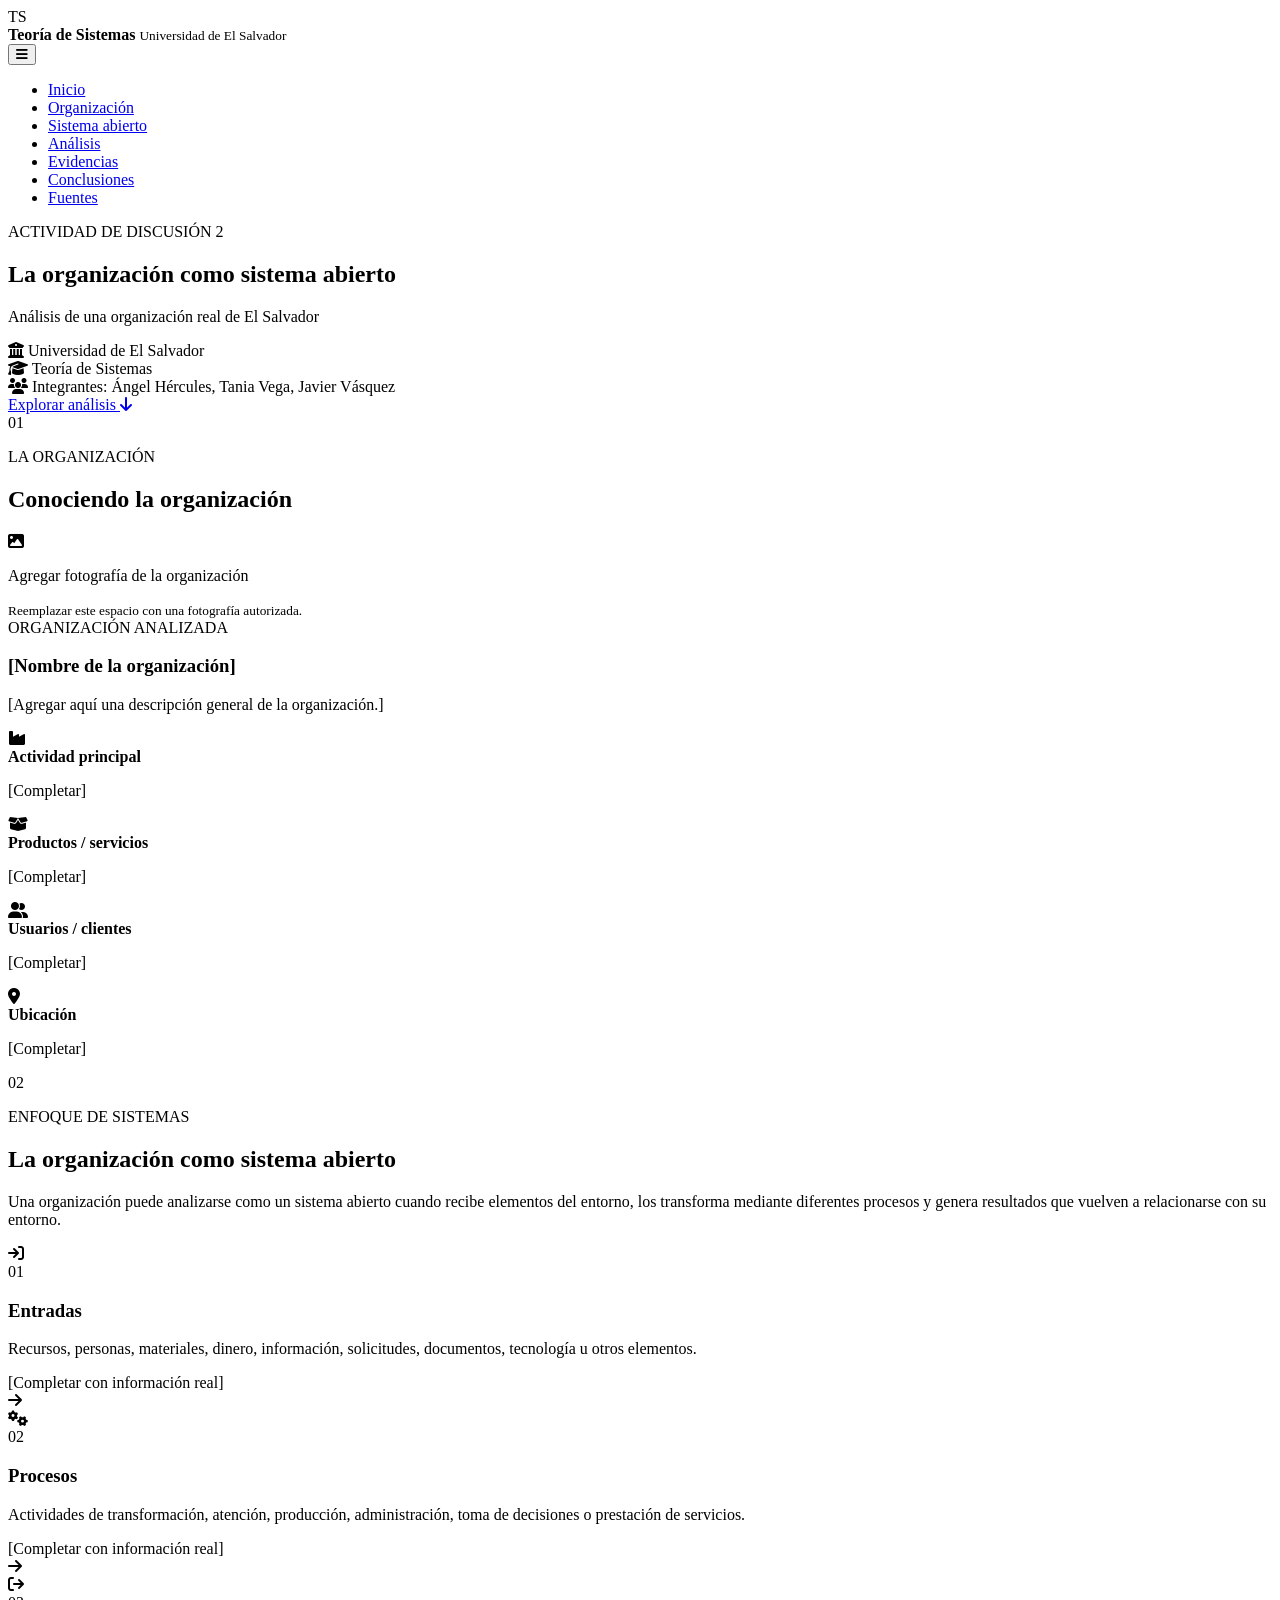
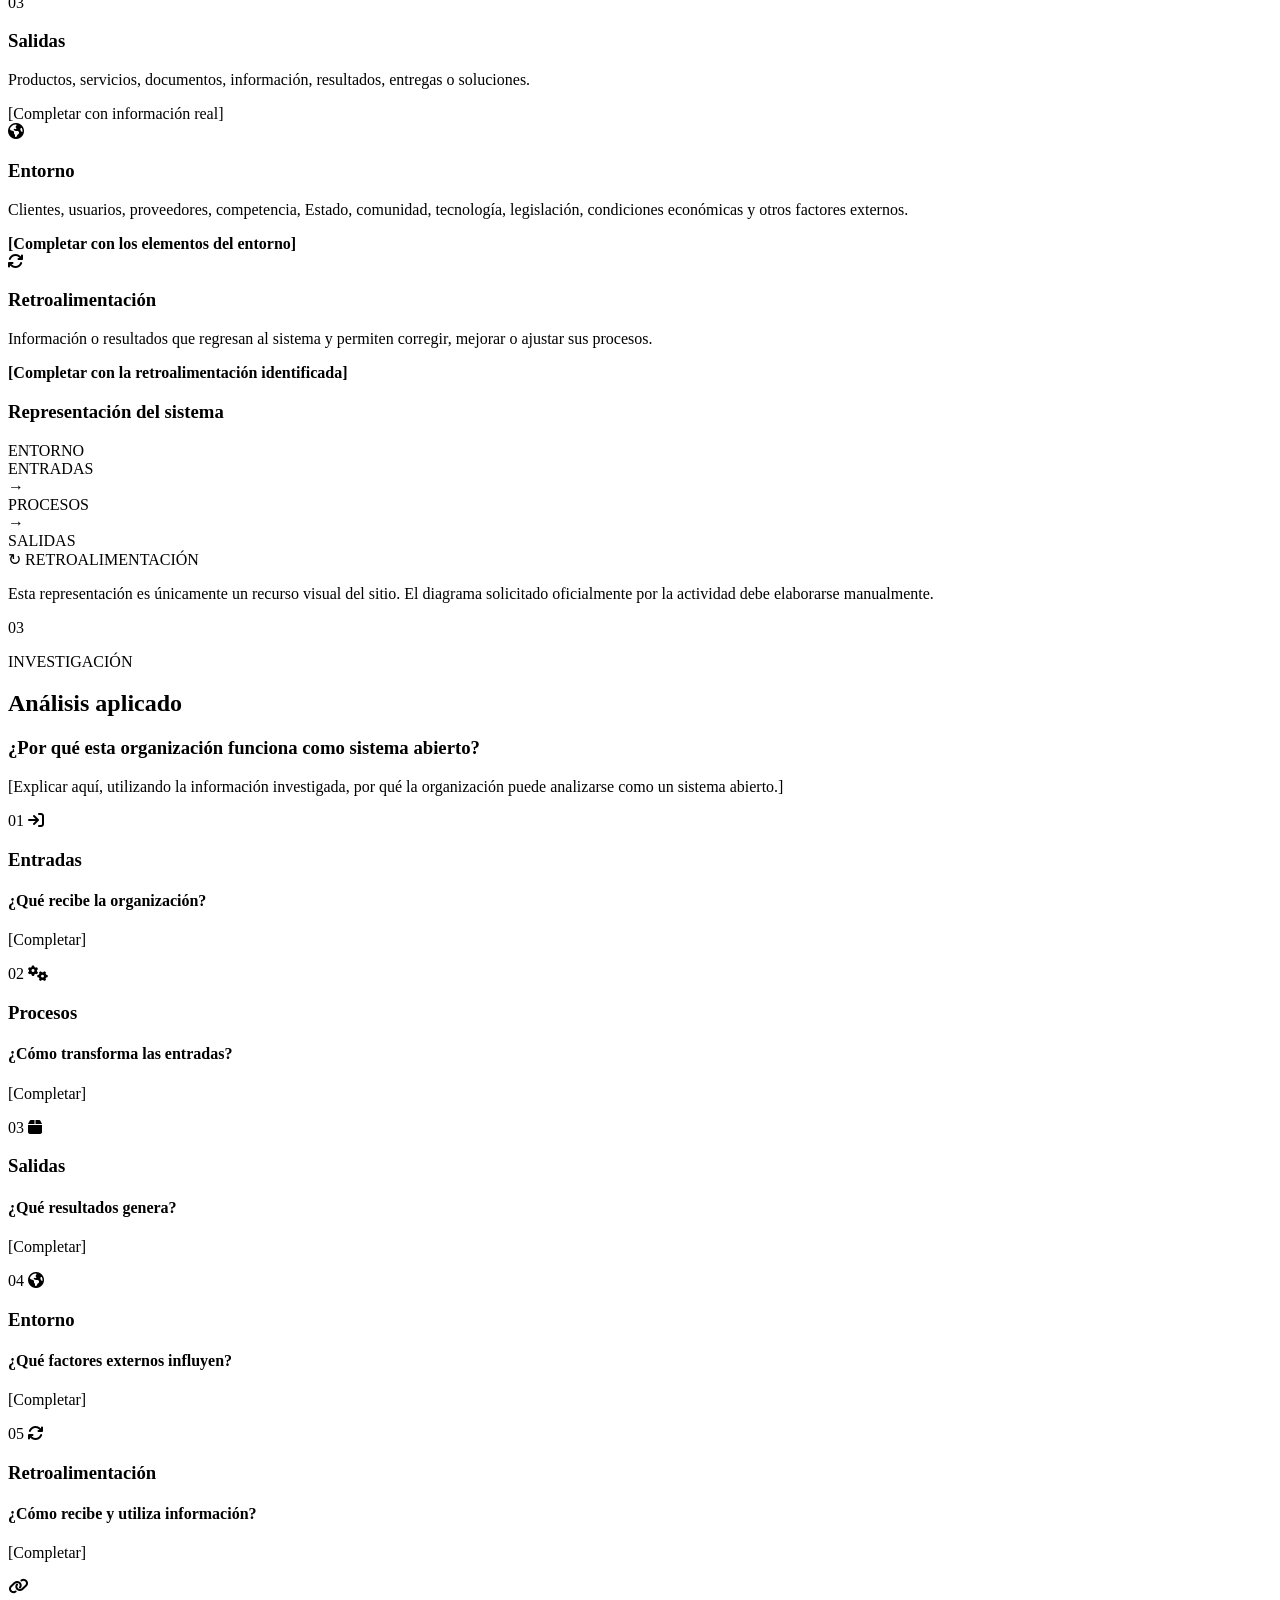
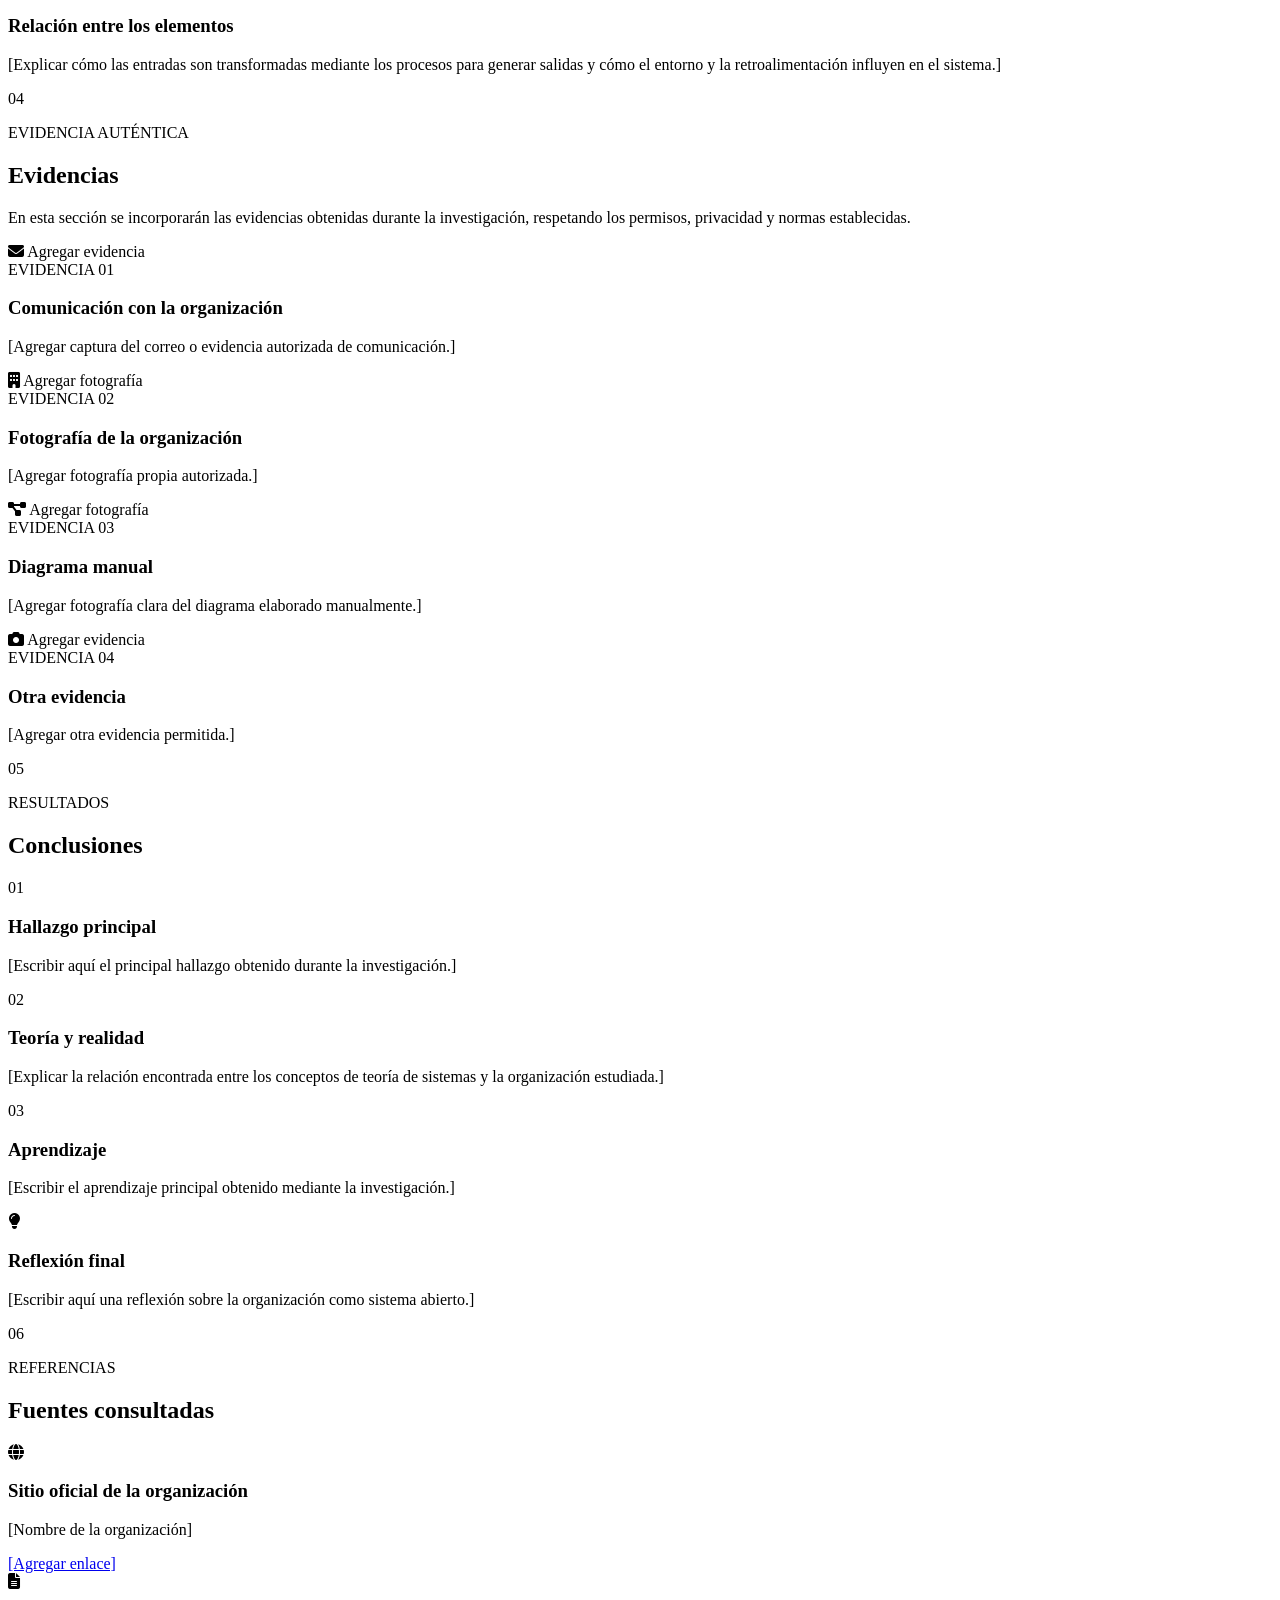
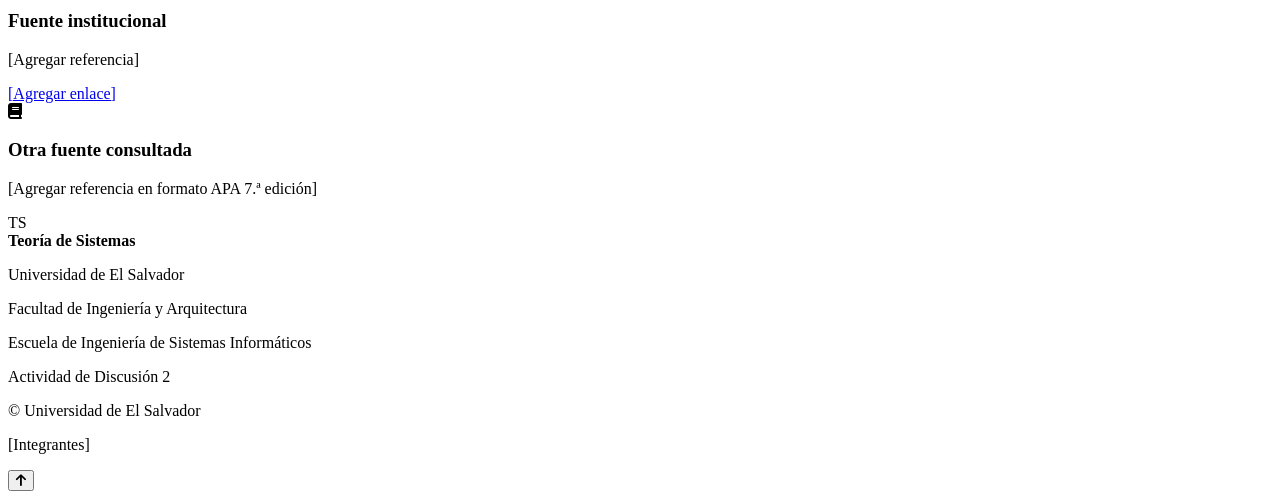
==== index.html @ b5fd4962 "Add files via upload" ====
<!DOCTYPE html>
<html lang="es">
<head>
    <meta charset="UTF-8">
    <meta name="viewport" content="width=device-width, initial-scale=1.0">

    <title>La organización como sistema abierto</title>

    <link rel="stylesheet" href="css/estilos.css">

    <!-- Iconos -->
    <link rel="stylesheet"
          href="https://cdnjs.cloudflare.com/ajax/libs/font-awesome/6.5.2/css/all.min.css">
</head>

<body>

    <!-- =====================================================
         BARRA DE NAVEGACIÓN
    ====================================================== -->

    <header class="header">

        <nav class="navbar">

            <div class="logo">
                <span>TS</span>
                <div>
                    <strong>Teoría de Sistemas</strong>
                    <small>Universidad de El Salvador</small>
                </div>
            </div>

            <button class="menu-btn" id="menu-btn">
                <i class="fa-solid fa-bars"></i>
            </button>

            <ul class="nav-menu" id="nav-menu">

                <li>
                    <a href="#inicio">Inicio</a>
                </li>

                <li>
                    <a href="#organizacion">Organización</a>
                </li>

                <li>
                    <a href="#sistema">Sistema abierto</a>
                </li>

                <li>
                    <a href="#analisis">Análisis</a>
                </li>

                <li>
                    <a href="#evidencias">Evidencias</a>
                </li>

                <li>
                    <a href="#conclusiones">Conclusiones</a>
                </li>

                <li>
                    <a href="#fuentes">Fuentes</a>
                </li>

            </ul>

        </nav>

    </header>


    <!-- =====================================================
         PORTADA
    ====================================================== -->

    <main>

        <section class="hero" id="inicio">

            <div class="hero-overlay"></div>

            <div class="hero-content">

                <div class="badge">
                    ACTIVIDAD DE DISCUSIÓN 2
                </div>

                <h1>
                    La organización como
                    <span>sistema abierto</span>
                </h1>

                <p class="hero-subtitle">
                    Análisis de una organización real de El Salvador
                </p>

                <div class="hero-info">

                    <div>
                        <i class="fa-solid fa-building-columns"></i>
                        <span>Universidad de El Salvador</span>
                    </div>

                    <div>
                        <i class="fa-solid fa-graduation-cap"></i>
                        <span>Teoría de Sistemas</span>
                    </div>

                    <div>
                        <i class="fa-solid fa-users"></i>
                        <span>Integrantes: Ángel Hércules, Tania Vega, Javier Vásquez</span>
                    </div>

                </div>

                <a href="#organizacion" class="btn-primary">
                    Explorar análisis
                    <i class="fa-solid fa-arrow-down"></i>
                </a>

            </div>

        </section>


        <!-- =====================================================
             ORGANIZACIÓN
        ====================================================== -->

        <section class="section" id="organizacion">

            <div class="section-header">

                <span class="section-number">01</span>

                <div>
                    <p class="section-label">LA ORGANIZACIÓN</p>

                    <h2>
                        Conociendo la organización
                    </h2>
                </div>

            </div>


            <div class="organization-grid">

                <div class="organization-image">

                    <div class="image-placeholder">

                        <i class="fa-solid fa-image"></i>

                        <p>
                            Agregar fotografía de la organización
                        </p>

                        <small>
                            Reemplazar este espacio con una fotografía autorizada.
                        </small>

                    </div>

                    <!--
                    Cuando tengas la fotografía puedes reemplazar
                    el bloque anterior por:

                    <img src="img/organizacion.jpg"
                         alt="Fotografía de la organización">
                    -->

                </div>


                <div class="organization-description">

                    <span class="tag">
                        ORGANIZACIÓN ANALIZADA
                    </span>

                    <h3>
                        [Nombre de la organización]
                    </h3>

                    <p>
                        [Agregar aquí una descripción general de la organización.]
                    </p>

                    <div class="info-list">

                        <div class="info-item">
                            <i class="fa-solid fa-industry"></i>

                            <div>
                                <strong>Actividad principal</strong>
                                <p>[Completar]</p>
                            </div>
                        </div>


                        <div class="info-item">
                            <i class="fa-solid fa-box-open"></i>

                            <div>
                                <strong>Productos / servicios</strong>
                                <p>[Completar]</p>
                            </div>
                        </div>


                        <div class="info-item">
                            <i class="fa-solid fa-user-group"></i>

                            <div>
                                <strong>Usuarios / clientes</strong>
                                <p>[Completar]</p>
                            </div>
                        </div>


                        <div class="info-item">
                            <i class="fa-solid fa-location-dot"></i>

                            <div>
                                <strong>Ubicación</strong>
                                <p>[Completar]</p>
                            </div>
                        </div>

                    </div>

                </div>

            </div>

        </section>


        <!-- =====================================================
             SISTEMA ABIERTO
        ====================================================== -->

        <section class="section section-dark" id="sistema">

            <div class="section-header light">

                <span class="section-number">02</span>

                <div>
                    <p class="section-label">
                        ENFOQUE DE SISTEMAS
                    </p>

                    <h2>
                        La organización como sistema abierto
                    </h2>
                </div>

            </div>


            <div class="system-intro">

                <p>
                    Una organización puede analizarse como un sistema abierto
                    cuando recibe elementos del entorno, los transforma mediante
                    diferentes procesos y genera resultados que vuelven a
                    relacionarse con su entorno.
                </p>

            </div>


            <!-- FLUJO PRINCIPAL -->

            <div class="system-flow">

                <div class="flow-card">

                    <div class="flow-icon">
                        <i class="fa-solid fa-arrow-right-to-bracket"></i>
                    </div>

                    <span>01</span>

                    <h3>Entradas</h3>

                    <p>
                        Recursos, personas, materiales, dinero, información,
                        solicitudes, documentos, tecnología u otros elementos.
                    </p>

                    <div class="complete">
                        [Completar con información real]
                    </div>

                </div>


                <div class="flow-arrow">
                    <i class="fa-solid fa-arrow-right"></i>
                </div>


                <div class="flow-card">

                    <div class="flow-icon">
                        <i class="fa-solid fa-gears"></i>
                    </div>

                    <span>02</span>

                    <h3>Procesos</h3>

                    <p>
                        Actividades de transformación, atención, producción,
                        administración, toma de decisiones o prestación de servicios.
                    </p>

                    <div class="complete">
                        [Completar con información real]
                    </div>

                </div>


                <div class="flow-arrow">
                    <i class="fa-solid fa-arrow-right"></i>
                </div>


                <div class="flow-card">

                    <div class="flow-icon">
                        <i class="fa-solid fa-arrow-right-from-bracket"></i>
                    </div>

                    <span>03</span>

                    <h3>Salidas</h3>

                    <p>
                        Productos, servicios, documentos, información,
                        resultados, entregas o soluciones.
                    </p>

                    <div class="complete">
                        [Completar con información real]
                    </div>

                </div>

            </div>


            <!-- ENTORNO Y RETROALIMENTACIÓN -->

            <div class="system-secondary">

                <div class="secondary-card">

                    <div class="secondary-icon">
                        <i class="fa-solid fa-earth-americas"></i>
                    </div>

                    <div>

                        <h3>Entorno</h3>

                        <p>
                            Clientes, usuarios, proveedores, competencia,
                            Estado, comunidad, tecnología, legislación,
                            condiciones económicas y otros factores externos.
                        </p>

                        <strong>
                            [Completar con los elementos del entorno]
                        </strong>

                    </div>

                </div>


                <div class="secondary-card">

                    <div class="secondary-icon">
                        <i class="fa-solid fa-arrows-rotate"></i>
                    </div>

                    <div>

                        <h3>Retroalimentación</h3>

                        <p>
                            Información o resultados que regresan al sistema
                            y permiten corregir, mejorar o ajustar sus procesos.
                        </p>

                        <strong>
                            [Completar con la retroalimentación identificada]
                        </strong>

                    </div>

                </div>

            </div>


            <!-- DIAGRAMA VISUAL -->

            <div class="system-diagram">

                <h3>
                    Representación del sistema
                </h3>

                <div class="diagram">

                    <div class="diagram-environment">

                        <span>ENTORNO</span>

                        <div class="diagram-system">

                            <div class="diagram-box">
                                ENTRADAS
                            </div>

                            <div class="diagram-arrow">
                                →
                            </div>

                            <div class="diagram-box">
                                PROCESOS
                            </div>

                            <div class="diagram-arrow">
                                →
                            </div>

                            <div class="diagram-box">
                                SALIDAS
                            </div>

                            <div class="feedback">
                                ↻ RETROALIMENTACIÓN
                            </div>

                        </div>

                    </div>

                </div>

                <p class="diagram-note">
                    Esta representación es únicamente un recurso visual
                    del sitio. El diagrama solicitado oficialmente por la
                    actividad debe elaborarse manualmente.
                </p>

            </div>

        </section>


        <!-- =====================================================
             ANÁLISIS APLICADO
        ====================================================== -->

        <section class="section" id="analisis">

            <div class="section-header">

                <span class="section-number">03</span>

                <div>
                    <p class="section-label">
                        INVESTIGACIÓN
                    </p>

                    <h2>
                        Análisis aplicado
                    </h2>
                </div>

            </div>


            <div class="analysis-intro">

                <h3>
                    ¿Por qué esta organización funciona como sistema abierto?
                </h3>

                <p>
                    [Explicar aquí, utilizando la información investigada,
                    por qué la organización puede analizarse como un sistema
                    abierto.]
                </p>

            </div>


            <div class="analysis-grid">

                <article class="analysis-card">

                    <span>01</span>

                    <i class="fa-solid fa-arrow-right-to-bracket"></i>

                    <h3>Entradas</h3>

                    <h4>¿Qué recibe la organización?</h4>

                    <p>[Completar]</p>

                </article>


                <article class="analysis-card">

                    <span>02</span>

                    <i class="fa-solid fa-gears"></i>

                    <h3>Procesos</h3>

                    <h4>¿Cómo transforma las entradas?</h4>

                    <p>[Completar]</p>

                </article>


                <article class="analysis-card">

                    <span>03</span>

                    <i class="fa-solid fa-box"></i>

                    <h3>Salidas</h3>

                    <h4>¿Qué resultados genera?</h4>

                    <p>[Completar]</p>

                </article>


                <article class="analysis-card">

                    <span>04</span>

                    <i class="fa-solid fa-earth-americas"></i>

                    <h3>Entorno</h3>

                    <h4>¿Qué factores externos influyen?</h4>

                    <p>[Completar]</p>

                </article>


                <article class="analysis-card">

                    <span>05</span>

                    <i class="fa-solid fa-arrows-rotate"></i>

                    <h3>Retroalimentación</h3>

                    <h4>¿Cómo recibe y utiliza información?</h4>

                    <p>[Completar]</p>

                </article>

            </div>


            <div class="relationship">

                <div class="relationship-icon">
                    <i class="fa-solid fa-link"></i>
                </div>

                <div>

                    <h3>
                        Relación entre los elementos
                    </h3>

                    <p>
                        [Explicar cómo las entradas son transformadas
                        mediante los procesos para generar salidas y cómo
                        el entorno y la retroalimentación influyen en el sistema.]
                    </p>

                </div>

            </div>

        </section>


        <!-- =====================================================
             EVIDENCIAS
        ====================================================== -->

        <section class="section section-light" id="evidencias">

            <div class="section-header">

                <span class="section-number">04</span>

                <div>
                    <p class="section-label">
                        EVIDENCIA AUTÉNTICA
                    </p>

                    <h2>
                        Evidencias
                    </h2>
                </div>

            </div>


            <p class="section-description">
                En esta sección se incorporarán las evidencias obtenidas
                durante la investigación, respetando los permisos,
                privacidad y normas establecidas.
            </p>


            <div class="evidence-grid">

                <!-- EVIDENCIA 1 -->

                <article class="evidence-card">

                    <div class="evidence-image">

                        <i class="fa-solid fa-envelope"></i>

                        <span>
                            Agregar evidencia
                        </span>

                    </div>

                    <div class="evidence-content">

                        <span class="evidence-number">
                            EVIDENCIA 01
                        </span>

                        <h3>
                            Comunicación con la organización
                        </h3>

                        <p>
                            [Agregar captura del correo o evidencia
                            autorizada de comunicación.]
                        </p>

                    </div>

                </article>


                <!-- EVIDENCIA 2 -->

                <article class="evidence-card">

                    <div class="evidence-image">

                        <i class="fa-solid fa-building"></i>

                        <span>
                            Agregar fotografía
                        </span>

                    </div>

                    <div class="evidence-content">

                        <span class="evidence-number">
                            EVIDENCIA 02
                        </span>

                        <h3>
                            Fotografía de la organización
                        </h3>

                        <p>
                            [Agregar fotografía propia autorizada.]
                        </p>

                    </div>

                </article>


                <!-- EVIDENCIA 3 -->

                <article class="evidence-card">

                    <div class="evidence-image">

                        <i class="fa-solid fa-diagram-project"></i>

                        <span>
                            Agregar fotografía
                        </span>

                    </div>

                    <div class="evidence-content">

                        <span class="evidence-number">
                            EVIDENCIA 03
                        </span>

                        <h3>
                            Diagrama manual
                        </h3>

                        <p>
                            [Agregar fotografía clara del diagrama
                            elaborado manualmente.]
                        </p>

                    </div>

                </article>


                <!-- EVIDENCIA 4 -->

                <article class="evidence-card">

                    <div class="evidence-image">

                        <i class="fa-solid fa-camera"></i>

                        <span>
                            Agregar evidencia
                        </span>

                    </div>

                    <div class="evidence-content">

                        <span class="evidence-number">
                            EVIDENCIA 04
                        </span>

                        <h3>
                            Otra evidencia
                        </h3>

                        <p>
                            [Agregar otra evidencia permitida.]
                        </p>

                    </div>

                </article>

            </div>

        </section>


        <!-- =====================================================
             CONCLUSIONES
        ====================================================== -->

        <section class="section" id="conclusiones">

            <div class="section-header">

                <span class="section-number">05</span>

                <div>
                    <p class="section-label">
                        RESULTADOS
                    </p>

                    <h2>
                        Conclusiones
                    </h2>
                </div>

            </div>


            <div class="conclusions-grid">

                <article class="conclusion-card">

                    <span>01</span>

                    <h3>
                        Hallazgo principal
                    </h3>

                    <p>
                        [Escribir aquí el principal hallazgo obtenido
                        durante la investigación.]
                    </p>

                </article>


                <article class="conclusion-card">

                    <span>02</span>

                    <h3>
                        Teoría y realidad
                    </h3>

                    <p>
                        [Explicar la relación encontrada entre los conceptos
                        de teoría de sistemas y la organización estudiada.]
                    </p>

                </article>


                <article class="conclusion-card">

                    <span>03</span>

                    <h3>
                        Aprendizaje
                    </h3>

                    <p>
                        [Escribir el aprendizaje principal obtenido
                        mediante la investigación.]
                    </p>

                </article>

            </div>


            <div class="final-reflection">

                <i class="fa-solid fa-lightbulb"></i>

                <div>

                    <h3>
                        Reflexión final
                    </h3>

                    <p>
                        [Escribir aquí una reflexión sobre la organización
                        como sistema abierto.]
                    </p>

                </div>

            </div>

        </section>


        <!-- =====================================================
             FUENTES
        ====================================================== -->

        <section class="section section-dark" id="fuentes">

            <div class="section-header light">

                <span class="section-number">06</span>

                <div>
                    <p class="section-label">
                        REFERENCIAS
                    </p>

                    <h2>
                        Fuentes consultadas
                    </h2>
                </div>

            </div>


            <div class="sources">

                <div class="source-item">

                    <div class="source-icon">
                        <i class="fa-solid fa-globe"></i>
                    </div>

                    <div>

                        <h3>
                            Sitio oficial de la organización
                        </h3>

                        <p>
                            [Nombre de la organización]
                        </p>

                        <a href="#" target="_blank">
                            [Agregar enlace]
                        </a>

                    </div>

                </div>


                <div class="source-item">

                    <div class="source-icon">
                        <i class="fa-solid fa-file-lines"></i>
                    </div>

                    <div>

                        <h3>
                            Fuente institucional
                        </h3>

                        <p>
                            [Agregar referencia]
                        </p>

                        <a href="#" target="_blank">
                            [Agregar enlace]
                        </a>

                    </div>

                </div>


                <div class="source-item">

                    <div class="source-icon">
                        <i class="fa-solid fa-book"></i>
                    </div>

                    <div>

                        <h3>
                            Otra fuente consultada
                        </h3>

                        <p>
                            [Agregar referencia en formato APA 7.ª edición]
                        </p>

                    </div>

                </div>

            </div>

        </section>

    </main>


    <!-- =====================================================
         FOOTER
    ====================================================== -->

    <footer class="footer">

        <div class="footer-content">

            <div class="footer-logo">
                <span>TS</span>

                <div>
                    <strong>Teoría de Sistemas</strong>

                    <p>
                        Universidad de El Salvador
                    </p>
                </div>
            </div>


            <div class="footer-info">

                <p>
                    Facultad de Ingeniería y Arquitectura
                </p>

                <p>
                    Escuela de Ingeniería de Sistemas Informáticos
                </p>

                <p>
                    Actividad de Discusión 2
                </p>

            </div>

        </div>


        <div class="footer-bottom">

            <p>
                © <span id="year"></span>
                Universidad de El Salvador
            </p>

            <p>
                [Integrantes]
            </p>

        </div>

    </footer>


    <!-- BOTÓN VOLVER ARRIBA -->

    <button id="top-btn" class="top-btn">

        <i class="fa-solid fa-arrow-up"></i>

    </button>


    <script src="js/script.js"></script>

</body>
</html>
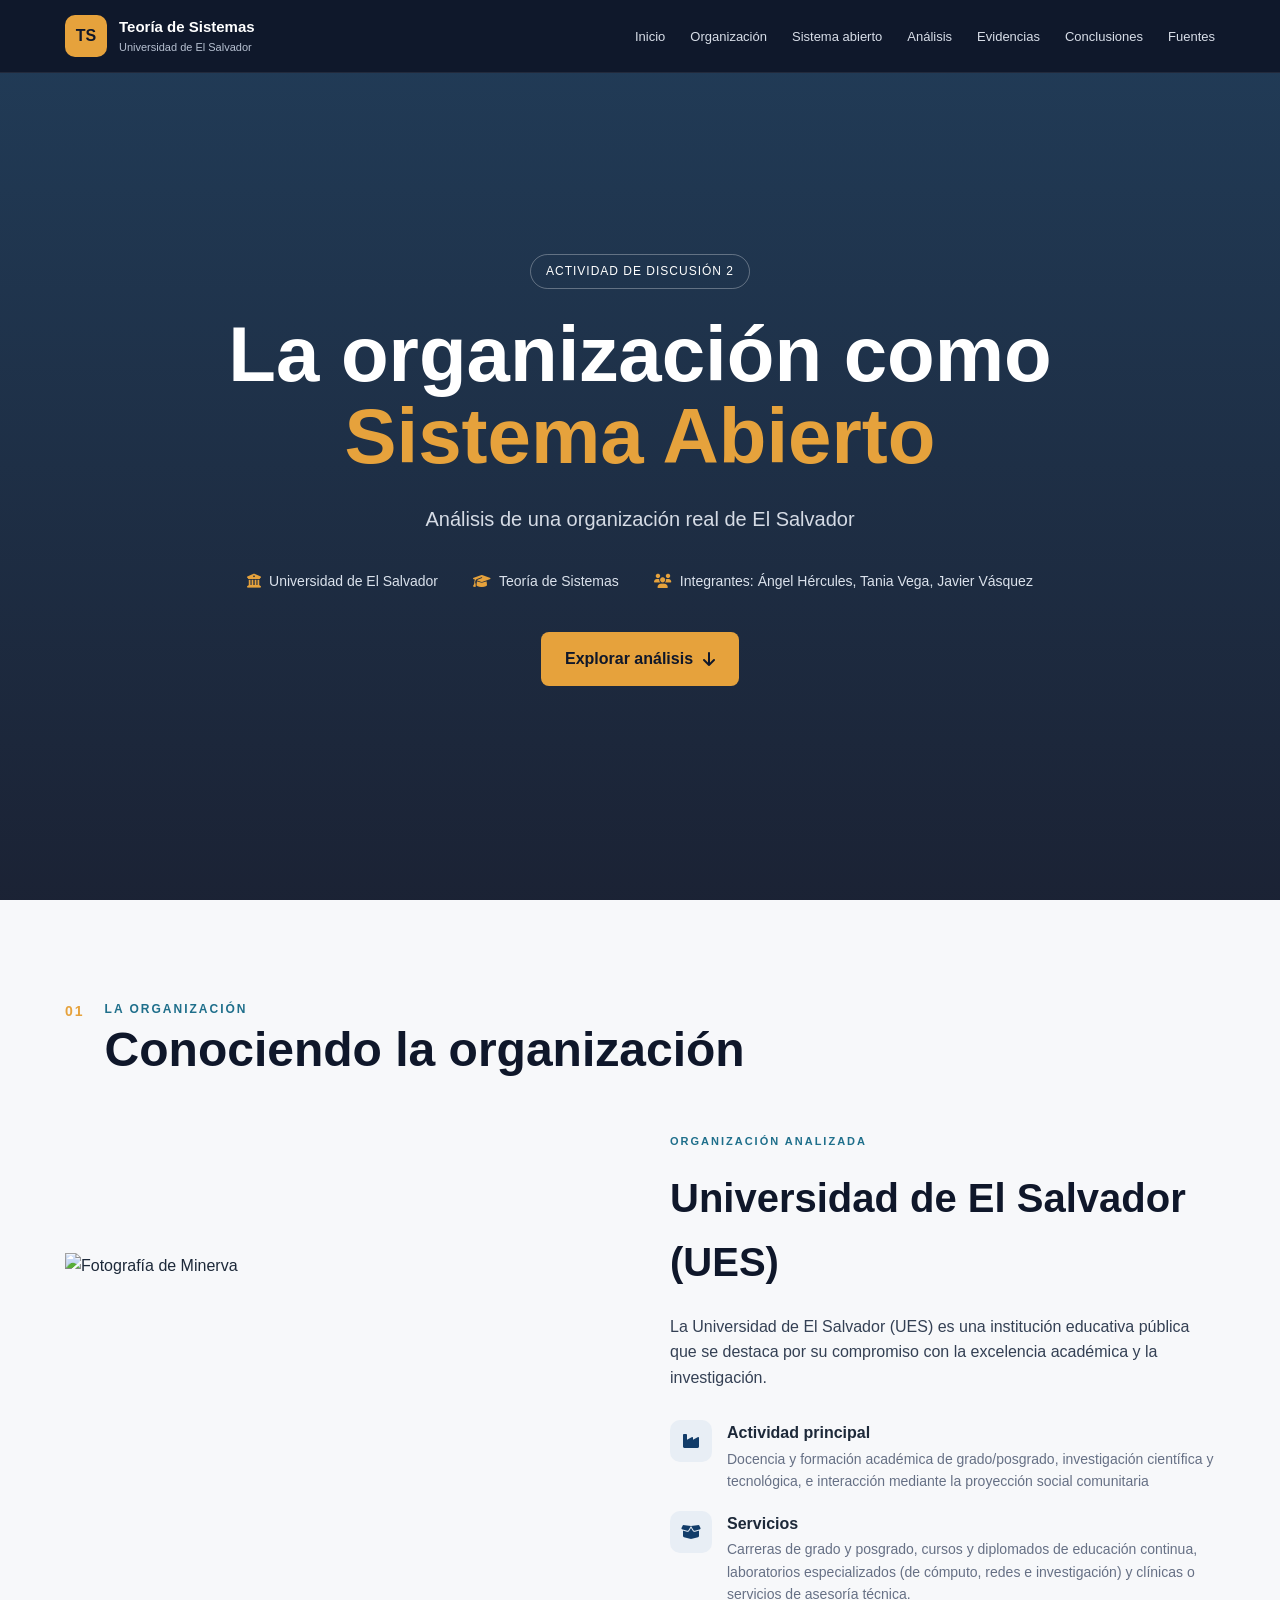
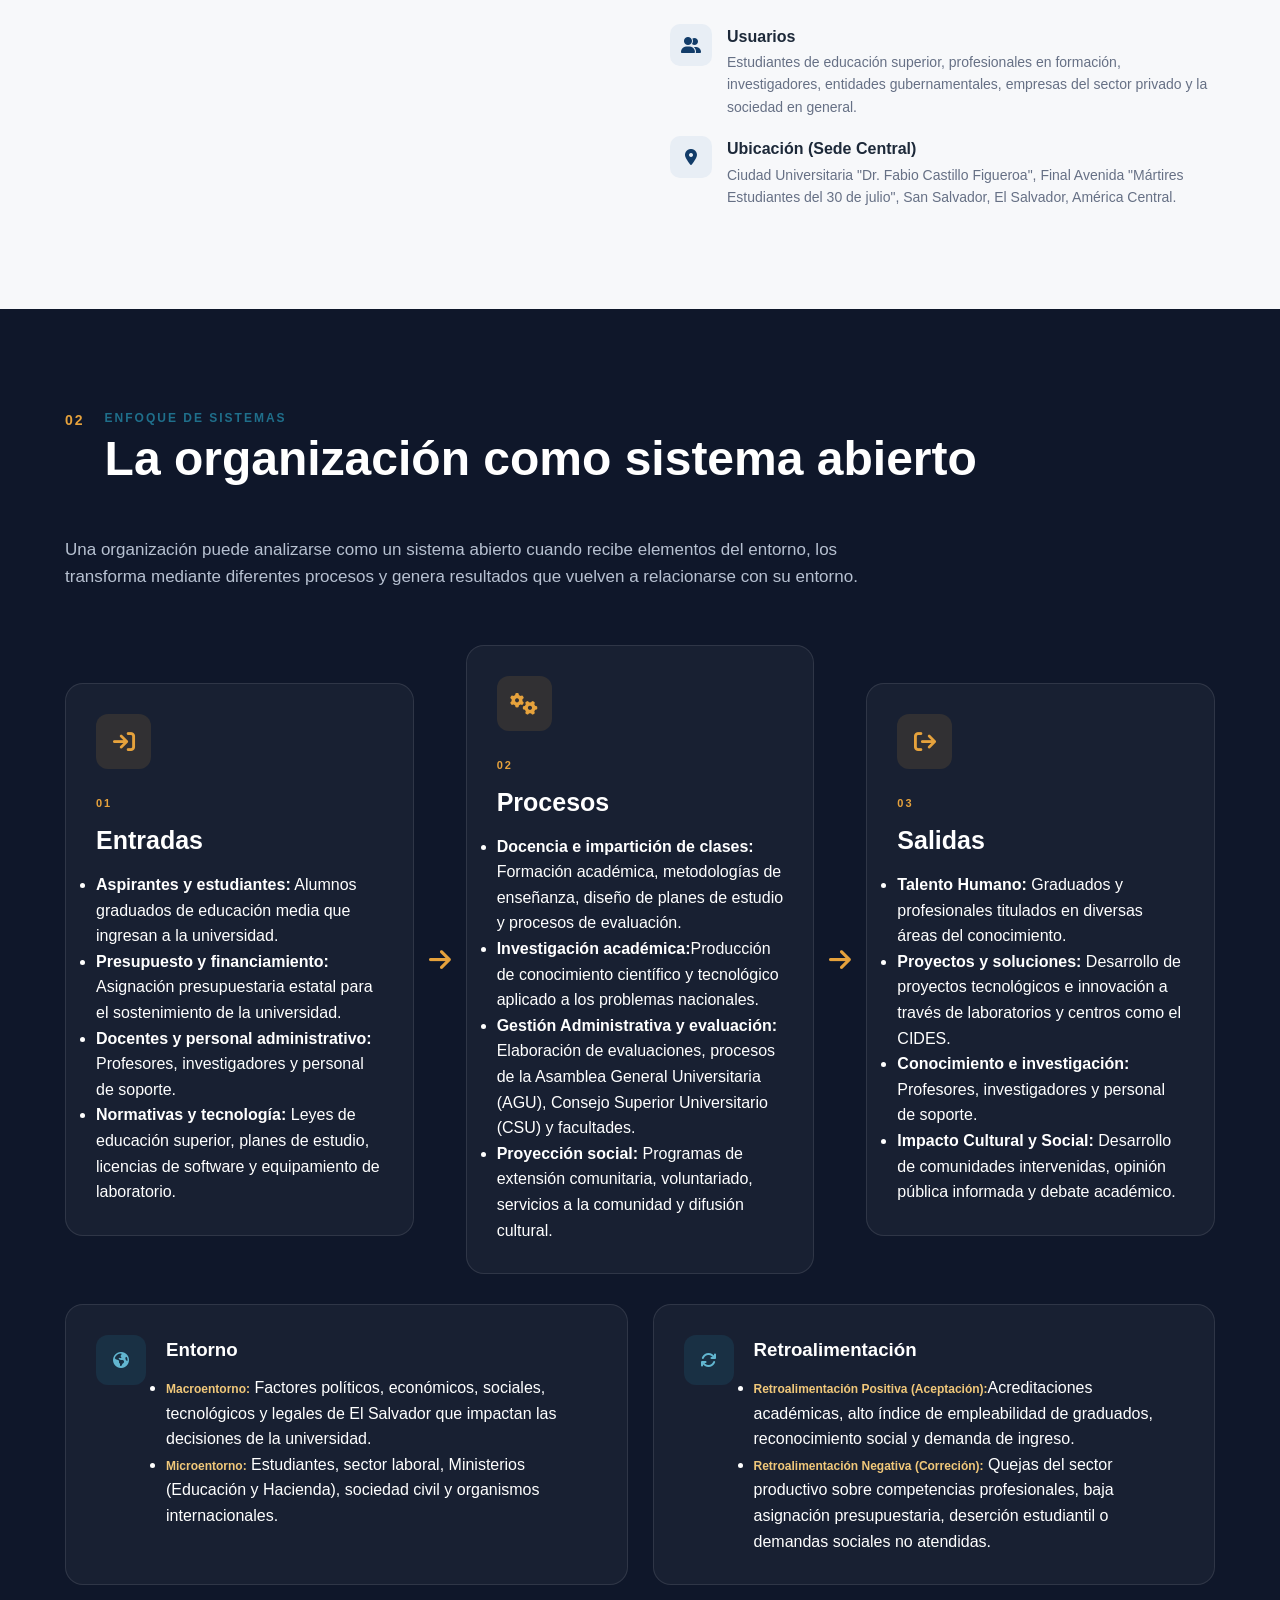
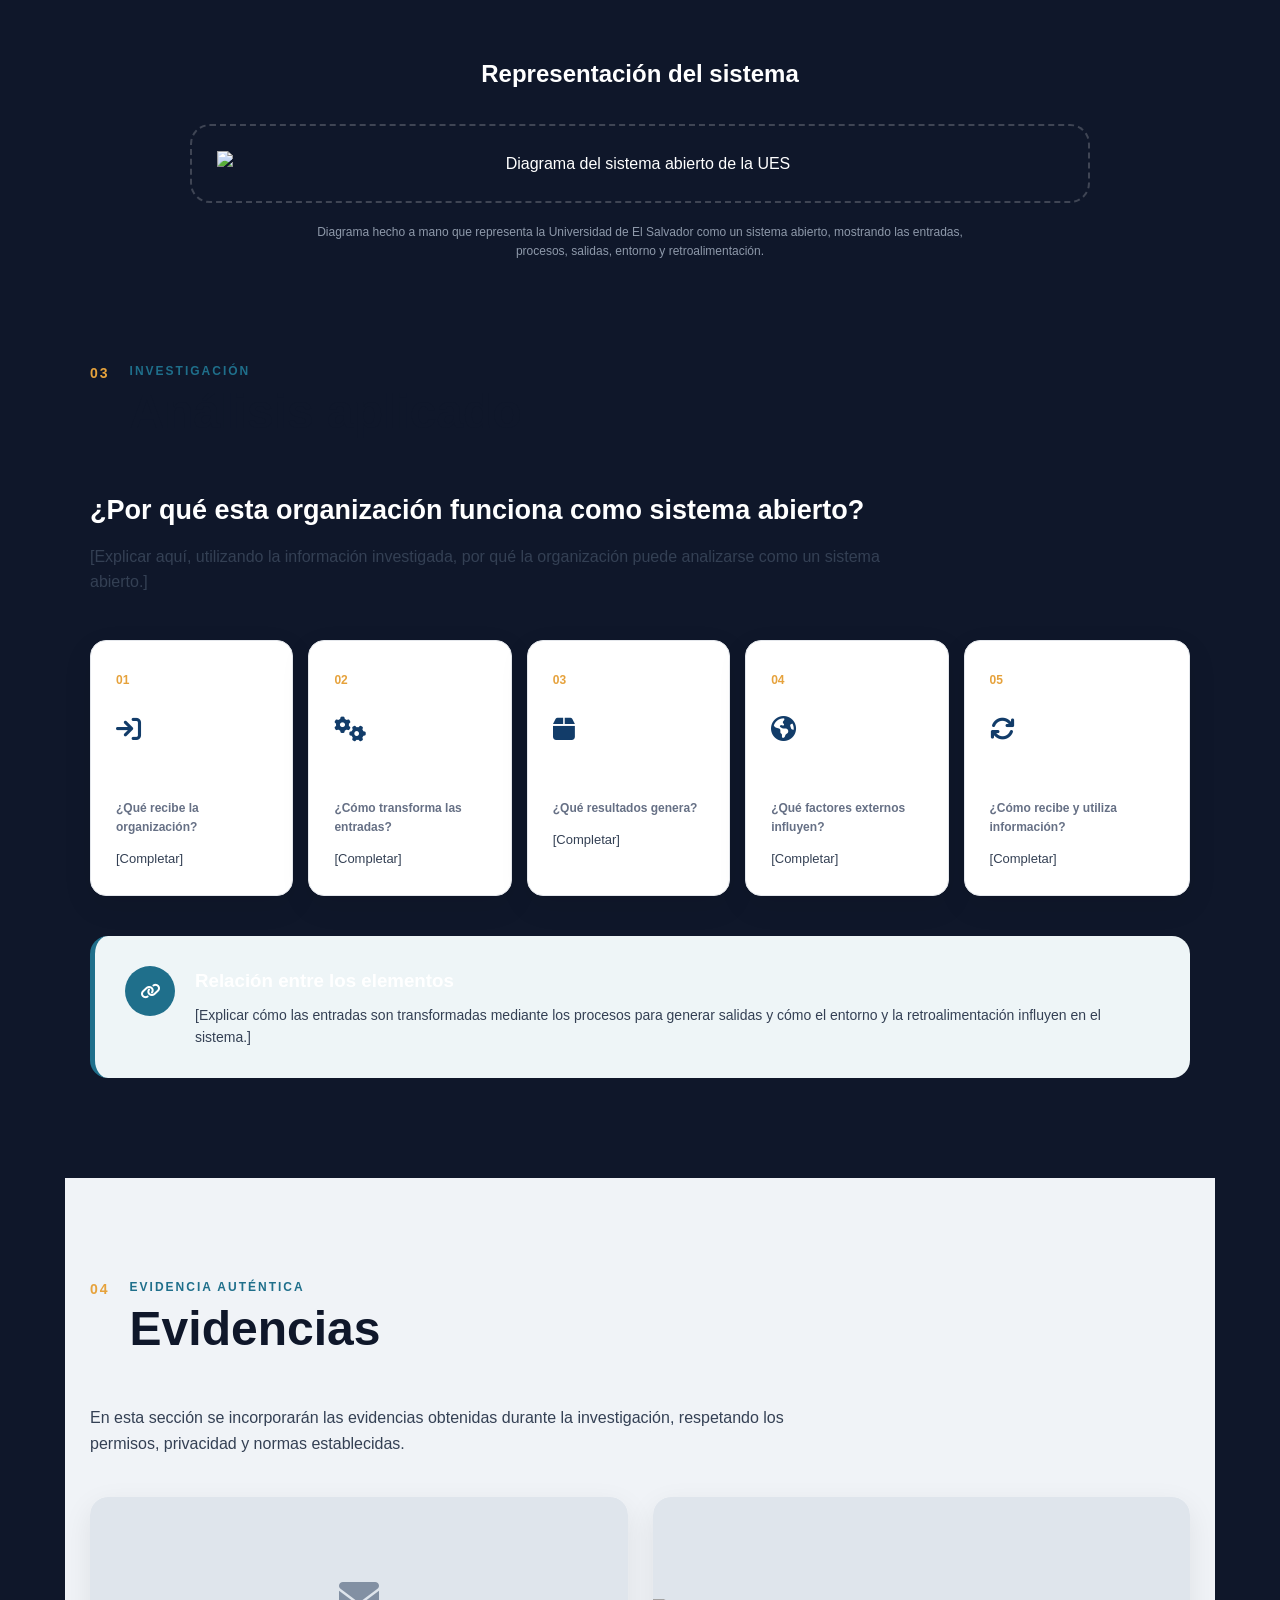
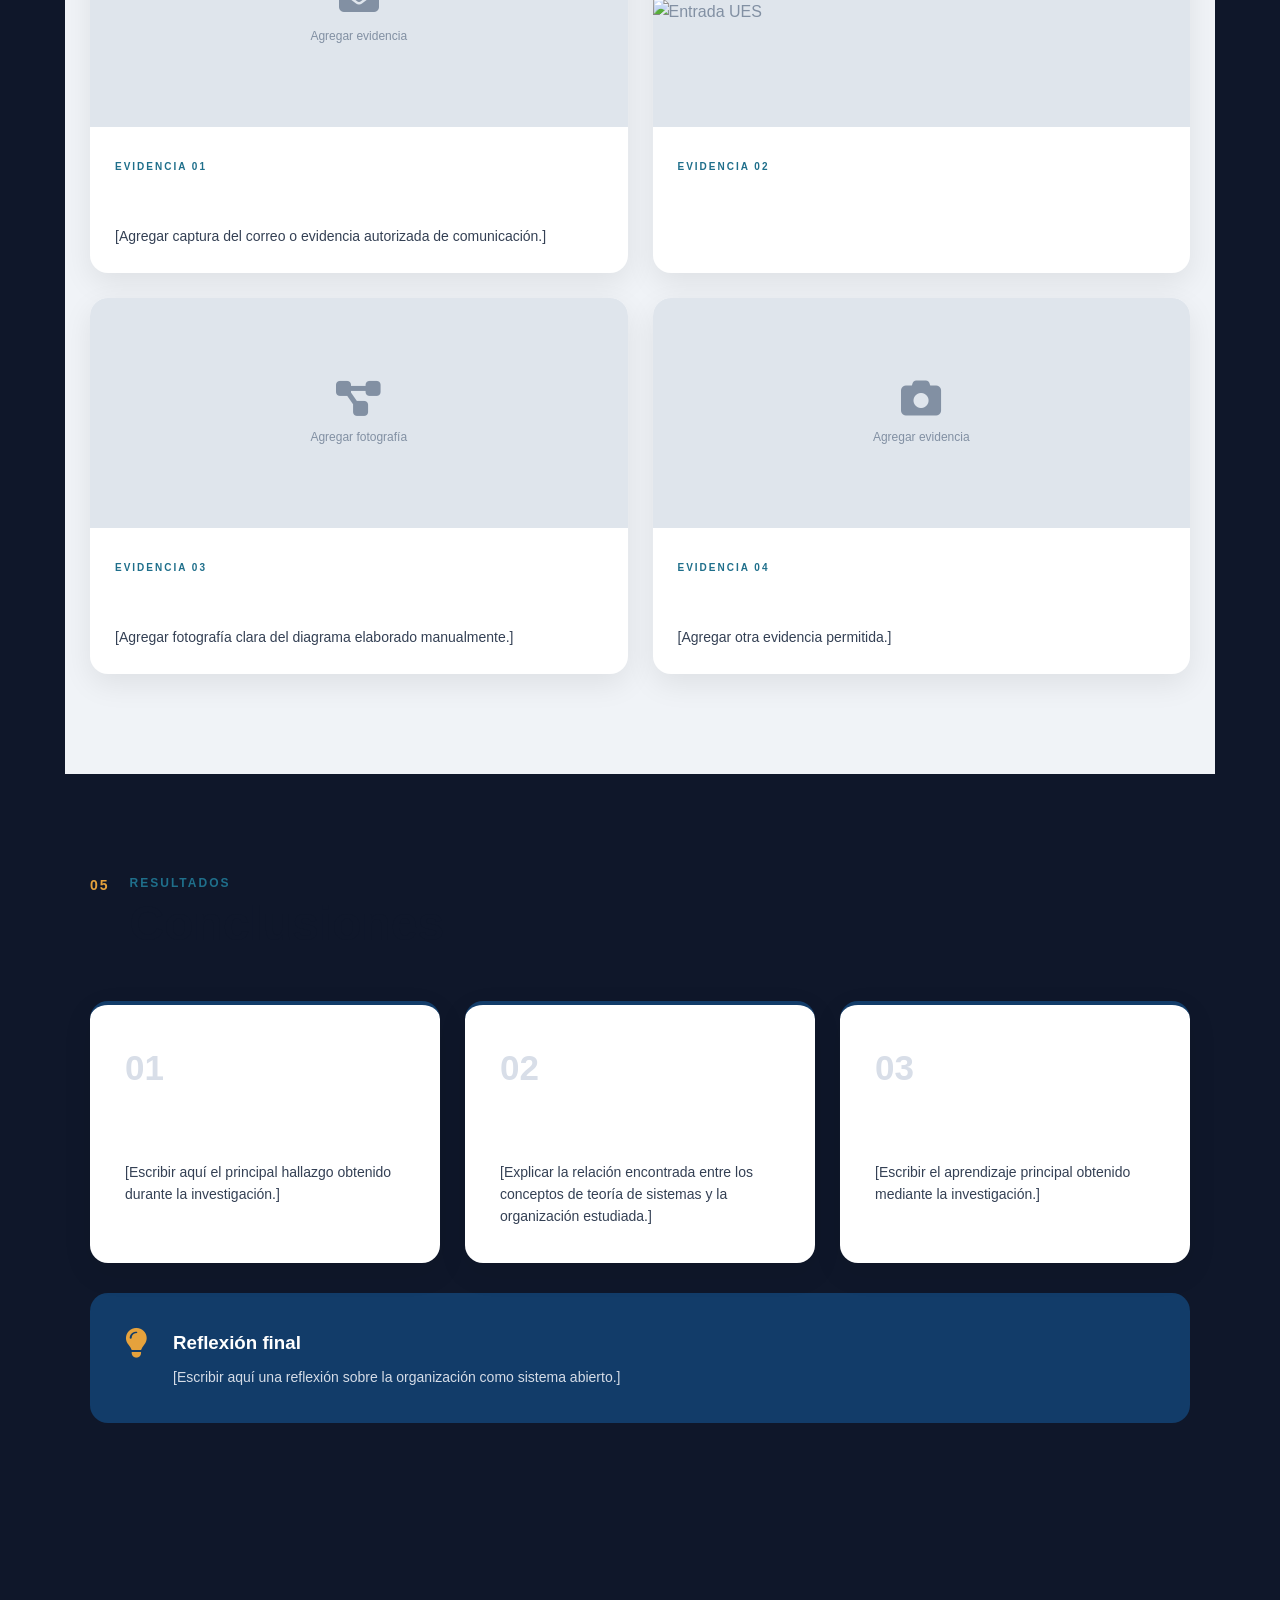
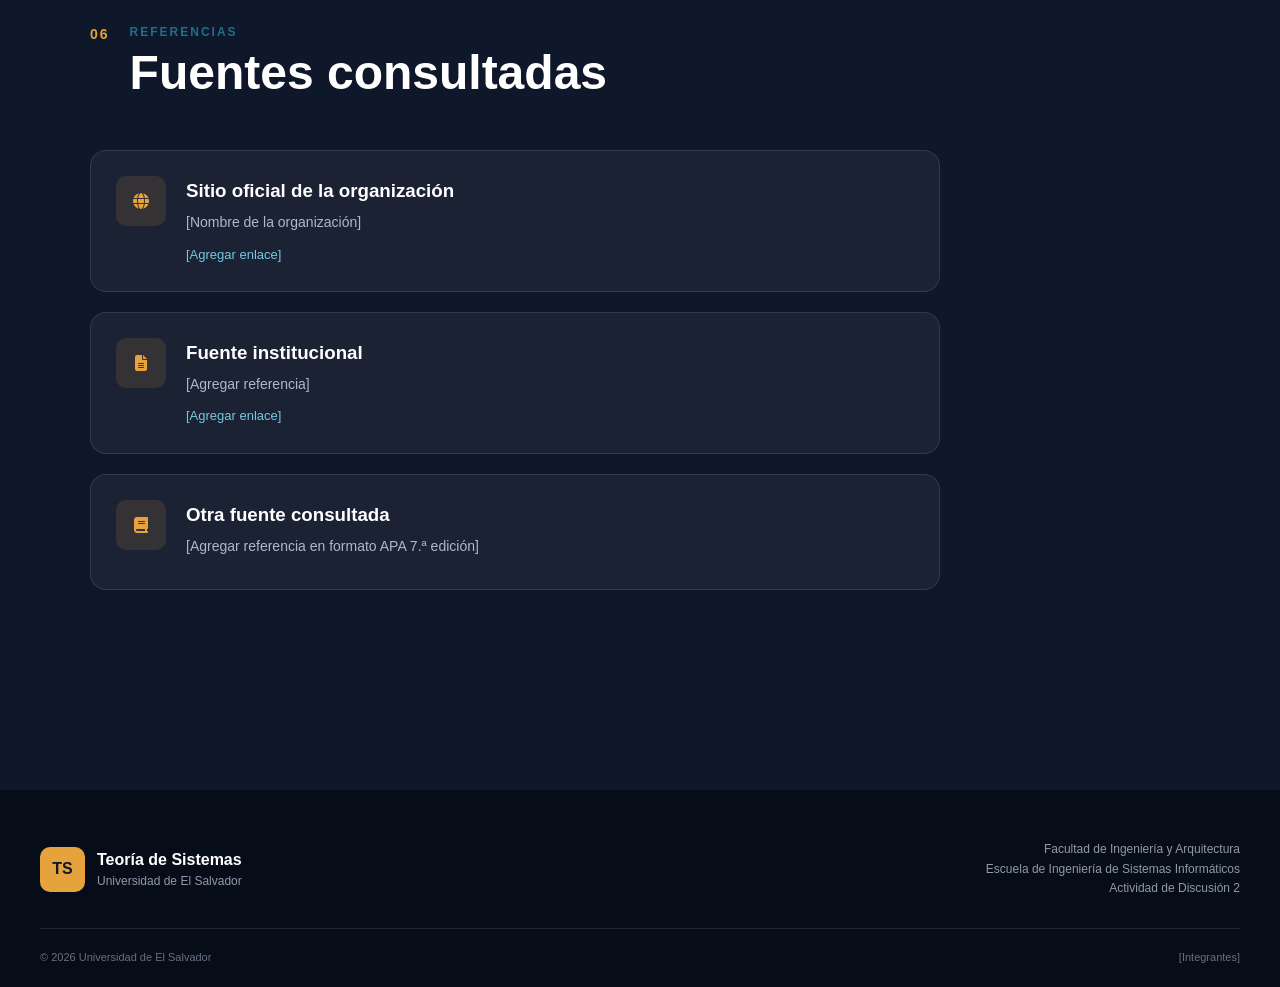
==== commit 03ad22d8: "Update index.html" ====
--- a/index.html
+++ b/index.html
@@ -90,7 +90,7 @@
 
                 <h1>
                     La organización como
-                    <span>sistema abierto</span>
+                    <span>Sistema Abierto</span>
                 </h1>
 
                 <p class="hero-subtitle">
@@ -150,28 +150,11 @@
             <div class="organization-grid">
 
                 <div class="organization-image">
-
-                    <div class="image-placeholder">
-
-                        <i class="fa-solid fa-image"></i>
-
-                        <p>
-                            Agregar fotografía de la organización
-                        </p>
-
-                        <small>
-                            Reemplazar este espacio con una fotografía autorizada.
-                        </small>
-
-                    </div>
-
-                    <!--
-                    Cuando tengas la fotografía puedes reemplazar
-                    el bloque anterior por:
-
-                    <img src="img/organizacion.jpg"
-                         alt="Fotografía de la organización">
-                    -->
+<div class="organization-image">
+
+    <img src="img/minerva.jpg" alt="Fotografía de Minerva">
+
+</div>
 
                 </div>
 
@@ -183,11 +166,11 @@
                     </span>
 
                     <h3>
-                        [Nombre de la organización]
+                        Universidad de El Salvador (UES)
                     </h3>
 
                     <p>
-                        [Agregar aquí una descripción general de la organización.]
+                        La Universidad de El Salvador (UES) es una institución educativa pública que se destaca por su compromiso con la excelencia académica y la investigación.
                     </p>
 
                     <div class="info-list">
@@ -197,7 +180,7 @@
 
                             <div>
                                 <strong>Actividad principal</strong>
-                                <p>[Completar]</p>
+                                <p>Docencia y formación académica de grado/posgrado, investigación científica y tecnológica, e interacción mediante la proyección social comunitaria</p>
                             </div>
                         </div>
 
@@ -206,8 +189,8 @@
                             <i class="fa-solid fa-box-open"></i>
 
                             <div>
-                                <strong>Productos / servicios</strong>
-                                <p>[Completar]</p>
+                                <strong>Servicios</strong>
+                                <p>Carreras de grado y posgrado, cursos y diplomados de educación continua, laboratorios especializados (de cómputo, redes e investigación) y clínicas o servicios de asesoría técnica. </p>
                             </div>
                         </div>
 
@@ -216,8 +199,8 @@
                             <i class="fa-solid fa-user-group"></i>
 
                             <div>
-                                <strong>Usuarios / clientes</strong>
-                                <p>[Completar]</p>
+                                <strong>Usuarios</strong>
+                                <p>Estudiantes de educación superior, profesionales en formación, investigadores, entidades gubernamentales, empresas del sector privado y la sociedad en general.</p>
                             </div>
                         </div>
 
@@ -226,8 +209,8 @@
                             <i class="fa-solid fa-location-dot"></i>
 
                             <div>
-                                <strong>Ubicación</strong>
-                                <p>[Completar]</p>
+                                <strong>Ubicación (Sede Central)</strong>
+                                <p>Ciudad Universitaria "Dr. Fabio Castillo Figueroa", Final Avenida "Mártires Estudiantes del 30 de julio", San Salvador, El Salvador, América Central.</p>
                             </div>
                         </div>
 
@@ -289,14 +272,14 @@
 
                     <h3>Entradas</h3>
 
-                    <p>
-                        Recursos, personas, materiales, dinero, información,
-                        solicitudes, documentos, tecnología u otros elementos.
-                    </p>
-
-                    <div class="complete">
-                        [Completar con información real]
-                    </div>
+                    <ul>
+                        <li><strong>Aspirantes y estudiantes:</strong> Alumnos graduados de educación media que ingresan a la universidad.</li>
+                        <li><strong>Presupuesto y financiamiento:</strong> Asignación presupuestaria estatal para el sostenimiento de la universidad.</li>
+                        <li><strong>Docentes y personal administrativo:</strong> Profesores, investigadores y personal de soporte.</li>
+                        <li><strong>Normativas y tecnología:</strong> Leyes de educación superior, planes de estudio, licencias de software y equipamiento de laboratorio.</li>
+                    </ul>
+
+
 
                 </div>
 
@@ -316,14 +299,12 @@
 
                     <h3>Procesos</h3>
 
-                    <p>
-                        Actividades de transformación, atención, producción,
-                        administración, toma de decisiones o prestación de servicios.
-                    </p>
-
-                    <div class="complete">
-                        [Completar con información real]
-                    </div>
+                    <ul>
+                        <li><strong>Docencia e impartición de clases:</strong> Formación académica, metodologías de enseñanza, diseño de planes de estudio y procesos de evaluación.</li>
+                        <li><strong>Investigación académica:</strong>Producción de conocimiento científico y tecnológico aplicado a los problemas nacionales.</li>
+                        <li><strong>Gestión Administrativa y evaluación:</strong> Elaboración de evaluaciones, procesos de la Asamblea General Universitaria (AGU), Consejo Superior Universitario (CSU) y facultades.</li>
+                        <li><strong>Proyección social:</strong> Programas de extensión comunitaria, voluntariado, servicios a la comunidad y difusión cultural.</li>
+                    </ul>
 
                 </div>
 
@@ -343,13 +324,13 @@
 
                     <h3>Salidas</h3>
 
-                    <p>
-                        Productos, servicios, documentos, información,
-                        resultados, entregas o soluciones.
-                    </p>
-
-                    <div class="complete">
-                        [Completar con información real]
+                    <ul>
+                        <li><strong>Talento Humano:</strong> Graduados y profesionales titulados en diversas áreas del conocimiento.</li>
+                        <li><strong>Proyectos y soluciones:</strong> Desarrollo de proyectos tecnológicos e innovación a través de laboratorios y centros como el CIDES.</li>
+                        <li><strong>Conocimiento e investigación:</strong> Profesores, investigadores y personal de soporte.</li>
+                        <li><strong>Impacto Cultural y Social:</strong> Desarrollo de comunidades intervenidas, opinión pública informada y debate académico.</li>
+                    </ul>
+
                     </div>
 
                 </div>
@@ -369,17 +350,12 @@
 
                     <div>
 
-                        <h3>Entorno</h3>
-
-                        <p>
-                            Clientes, usuarios, proveedores, competencia,
-                            Estado, comunidad, tecnología, legislación,
-                            condiciones económicas y otros factores externos.
-                        </p>
-
-                        <strong>
-                            [Completar con los elementos del entorno]
-                        </strong>
+                       <h3>Entorno</h3>
+
+                       <ul>
+                            <li><strong>Macroentorno:</strong> Factores políticos, económicos, sociales, tecnológicos y legales de El Salvador que impactan las decisiones de la universidad.</li>
+                            <li><strong>Microentorno:</strong> Estudiantes, sector laboral, Ministerios (Educación y Hacienda), sociedad civil y organismos internacionales.</li>
+                        </ul>
 
                     </div>
 
@@ -396,14 +372,11 @@
 
                         <h3>Retroalimentación</h3>
 
-                        <p>
-                            Información o resultados que regresan al sistema
-                            y permiten corregir, mejorar o ajustar sus procesos.
-                        </p>
-
-                        <strong>
-                            [Completar con la retroalimentación identificada]
-                        </strong>
+                        <ul>
+                            <li><strong>Retroalimentación Positiva (Aceptación):</strong>Acreditaciones académicas, alto índice de empleabilidad de graduados, reconocimiento social y demanda de ingreso.</li>
+                            <li><strong>Retroalimentación Negativa (Correción):</strong> Quejas del sector productivo sobre competencias profesionales, baja asignación presupuestaria, deserción estudiantil o demandas sociales no atendidas.</li>
+
+                        </ul>
 
                     </div>
 
@@ -413,60 +386,17 @@
 
 
             <!-- DIAGRAMA VISUAL -->
-
             <div class="system-diagram">
-
-                <h3>
-                    Representación del sistema
-                </h3>
+                <h3>Representación del sistema</h3>
 
                 <div class="diagram">
-
-                    <div class="diagram-environment">
-
-                        <span>ENTORNO</span>
-
-                        <div class="diagram-system">
-
-                            <div class="diagram-box">
-                                ENTRADAS
-                            </div>
-
-                            <div class="diagram-arrow">
-                                →
-                            </div>
-
-                            <div class="diagram-box">
-                                PROCESOS
-                            </div>
-
-                            <div class="diagram-arrow">
-                                →
-                            </div>
-
-                            <div class="diagram-box">
-                                SALIDAS
-                            </div>
-
-                            <div class="feedback">
-                                ↻ RETROALIMENTACIÓN
-                            </div>
-
-                        </div>
-
-                    </div>
-
+                    <img src="img/noeseldiagrama.jpg" alt="Diagrama del sistema abierto de la UES" class="diagram-img">
                 </div>
 
                 <p class="diagram-note">
-                    Esta representación es únicamente un recurso visual
-                    del sitio. El diagrama solicitado oficialmente por la
-                    actividad debe elaborarse manualmente.
+                    Diagrama hecho a mano que representa la Universidad de El Salvador como un sistema abierto, mostrando las entradas, procesos, salidas, entorno y retroalimentación.
                 </p>
-
-            </div>
-
-        </section>
+            </div>
 
 
         <!-- =====================================================
@@ -682,13 +612,7 @@
                 <article class="evidence-card">
 
                     <div class="evidence-image">
-
-                        <i class="fa-solid fa-building"></i>
-
-                        <span>
-                            Agregar fotografía
-                        </span>
-
+                        <img src="img/entradaues.jpg" alt="Entrada UES">
                     </div>
 
                     <div class="evidence-content">
@@ -700,10 +624,6 @@
                         <h3>
                             Fotografía de la organización
                         </h3>
-
-                        <p>
-                            [Agregar fotografía propia autorizada.]
-                        </p>
 
                     </div>
 
@@ -1048,4 +968,4 @@
     <script src="js/script.js"></script>
 
 </body>
-</html>+</html>
--- a/css/estilos.css
+++ b/css/estilos.css
@@ -0,0 +1,1665 @@
+/* =========================================================
+   CONFIGURACIÓN GENERAL
+========================================================= */
+
+* {
+    margin: 0;
+    padding: 0;
+    box-sizing: border-box;
+}
+
+html {
+    scroll-behavior: smooth;
+}
+
+body {
+    font-family: Arial, Helvetica, sans-serif;
+    background: #f7f8fa;
+    color: #1d2939;
+    line-height: 1.6;
+}
+
+a {
+    text-decoration: none;
+    color: inherit;
+}
+
+img {
+    width: 100%;
+    display: block;
+}
+
+
+/* =========================================================
+   VARIABLES
+========================================================= */
+
+:root {
+
+    --primary: #123c69;
+    --primary-dark: #0a2847;
+
+    --secondary: #1f6f8b;
+
+    --accent: #e6a23c;
+
+    --dark: #0f172a;
+
+    --text: #344054;
+
+    --light: #f7f8fa;
+
+    --white: #ffffff;
+
+    --border: #e4e7ec;
+
+    --shadow: 0 10px 30px rgba(0, 0, 0, 0.08);
+
+}
+
+
+/* =========================================================
+   NAVEGACIÓN
+========================================================= */
+
+.header {
+
+    position: fixed;
+
+    top: 0;
+    left: 0;
+
+    width: 100%;
+
+    z-index: 1000;
+
+    background: rgba(15, 23, 42, 0.96);
+
+    backdrop-filter: blur(10px);
+
+    border-bottom: 1px solid rgba(255,255,255,0.08);
+}
+
+
+.navbar {
+
+    max-width: 1200px;
+
+    margin: auto;
+
+    padding: 15px 25px;
+
+    display: flex;
+
+    align-items: center;
+
+    justify-content: space-between;
+}
+
+
+.logo {
+
+    display: flex;
+
+    align-items: center;
+
+    gap: 12px;
+
+    color: white;
+}
+
+
+.logo > span {
+
+    width: 42px;
+    height: 42px;
+
+    display: flex;
+
+    align-items: center;
+    justify-content: center;
+
+    border-radius: 10px;
+
+    background: var(--accent);
+
+    color: var(--dark);
+
+    font-weight: bold;
+}
+
+
+.logo div {
+
+    display: flex;
+
+    flex-direction: column;
+}
+
+
+.logo strong {
+    font-size: 15px;
+}
+
+
+.logo small {
+
+    color: #b7c1d1;
+
+    font-size: 11px;
+}
+
+
+.nav-menu {
+
+    display: flex;
+
+    gap: 25px;
+
+    list-style: none;
+}
+
+
+.nav-menu a {
+
+    color: #d8dee8;
+
+    font-size: 13px;
+
+    transition: 0.3s;
+}
+
+
+.nav-menu a:hover {
+
+    color: var(--accent);
+}
+
+
+.menu-btn {
+
+    display: none;
+
+    border: none;
+
+    background: transparent;
+
+    color: white;
+
+    font-size: 22px;
+
+    cursor: pointer;
+}
+
+
+/* =========================================================
+   HERO
+========================================================= */
+
+.hero {
+
+    min-height: 100vh;
+
+    display: flex;
+
+    align-items: center;
+
+    justify-content: center;
+
+    text-align: center;
+
+    position: relative;
+
+    background:
+        linear-gradient(
+            rgba(10, 40, 71, 0.9),
+            rgba(15, 23, 42, 0.95)
+        );
+
+    color: white;
+
+    padding: 120px 25px 80px;
+}
+
+
+.hero-content {
+
+    max-width: 900px;
+
+    position: relative;
+
+    z-index: 2;
+}
+
+
+.badge {
+
+    display: inline-block;
+
+    padding: 7px 15px;
+
+    border: 1px solid rgba(255,255,255,0.3);
+
+    border-radius: 50px;
+
+    font-size: 12px;
+
+    letter-spacing: 1px;
+
+    margin-bottom: 25px;
+}
+
+
+.hero h1 {
+
+    font-size: clamp(42px, 7vw, 78px);
+
+    line-height: 1.05;
+
+    margin-bottom: 25px;
+
+    font-weight: 800;
+}
+
+
+.hero h1 span {
+
+    color: var(--accent);
+
+    display: block;
+}
+
+
+.hero-subtitle {
+
+    font-size: 20px;
+
+    color: #d5dbe5;
+
+    margin-bottom: 35px;
+}
+
+
+.hero-info {
+
+    display: flex;
+
+    justify-content: center;
+
+    gap: 35px;
+
+    flex-wrap: wrap;
+
+    margin-bottom: 40px;
+}
+
+
+.hero-info div {
+
+    display: flex;
+
+    align-items: center;
+
+    gap: 8px;
+
+    color: #dbe2ec;
+
+    font-size: 14px;
+}
+
+
+.hero-info i {
+
+    color: var(--accent);
+}
+
+
+.btn-primary {
+
+    display: inline-flex;
+
+    align-items: center;
+
+    gap: 10px;
+
+    padding: 14px 24px;
+
+    background: var(--accent);
+
+    color: var(--dark);
+
+    border-radius: 8px;
+
+    font-weight: bold;
+
+    transition: 0.3s;
+}
+
+
+.btn-primary:hover {
+
+    transform: translateY(-3px);
+
+    box-shadow: 0 10px 25px rgba(230,162,60,0.25);
+}
+
+
+/* =========================================================
+   SECCIONES
+========================================================= */
+
+.section {
+
+    max-width: 1200px;
+
+    margin: auto;
+
+    padding: 100px 25px;
+}
+
+
+.section-light {
+
+    max-width: none;
+
+    padding-left: max(25px, calc((100% - 1150px) / 2));
+
+    padding-right: max(25px, calc((100% - 1150px) / 2));
+
+    background: #f0f3f7;
+}
+
+
+.section-dark {
+
+    max-width: none;
+
+    padding-left: max(25px, calc((100% - 1150px) / 2));
+
+    padding-right: max(25px, calc((100% - 1150px) / 2));
+
+    background: var(--dark);
+
+    color: white;
+}
+
+
+.section-header {
+
+    display: flex;
+
+    align-items: flex-start;
+
+    gap: 20px;
+
+    margin-bottom: 50px;
+}
+
+
+.section-number {
+
+    font-size: 14px;
+
+    font-weight: bold;
+
+    color: var(--accent);
+
+    letter-spacing: 2px;
+}
+
+
+.section-label {
+
+    color: var(--secondary);
+
+    font-size: 12px;
+
+    font-weight: bold;
+
+    letter-spacing: 2px;
+
+    margin-bottom: 5px;
+}
+
+
+.section-header h2 {
+
+    font-size: clamp(30px, 5vw, 48px);
+
+    line-height: 1.1;
+
+    color: var(--dark);
+}
+
+
+.section-header.light h2 {
+
+    color: white;
+}
+
+
+.section-description {
+
+    max-width: 750px;
+
+    margin-bottom: 40px;
+
+    color: var(--text);
+}
+
+
+/* =========================================================
+   ORGANIZACIÓN
+========================================================= */
+
+.organization-grid {
+
+    display: grid;
+
+    grid-template-columns: 1fr 1fr;
+
+    gap: 60px;
+
+    align-items: center;
+}
+
+
+.organization-image {
+
+    min-height: 430px;
+}
+
+
+.image-placeholder {
+
+    height: 100%;
+
+    min-height: 430px;
+
+    border: 2px dashed #cbd5e1;
+
+    border-radius: 20px;
+
+    background: #eef1f5;
+
+    display: flex;
+
+    flex-direction: column;
+
+    align-items: center;
+
+    justify-content: center;
+
+    text-align: center;
+
+    padding: 30px;
+
+    color: #64748b;
+}
+
+
+.image-placeholder i {
+
+    font-size: 55px;
+
+    margin-bottom: 20px;
+
+    color: #94a3b8;
+}
+
+
+.image-placeholder p {
+
+    font-weight: bold;
+
+    margin-bottom: 8px;
+}
+
+
+.image-placeholder small {
+
+    max-width: 300px;
+}
+
+
+.tag {
+
+    display: inline-block;
+
+    color: var(--secondary);
+
+    font-size: 11px;
+
+    font-weight: bold;
+
+    letter-spacing: 2px;
+
+    margin-bottom: 15px;
+}
+
+
+.organization-description h3 {
+
+    font-size: 40px;
+
+    color: var(--dark);
+
+    margin-bottom: 20px;
+}
+
+
+.organization-description > p {
+
+    color: var(--text);
+
+    margin-bottom: 30px;
+}
+
+
+.info-list {
+
+    display: grid;
+
+    gap: 18px;
+}
+
+
+.info-item {
+
+    display: flex;
+
+    align-items: flex-start;
+
+    gap: 15px;
+}
+
+
+.info-item > i {
+
+    width: 42px;
+
+    height: 42px;
+
+    flex-shrink: 0;
+
+    display: flex;
+
+    align-items: center;
+
+    justify-content: center;
+
+    border-radius: 10px;
+
+    background: #e8eef5;
+
+    color: var(--primary);
+}
+
+
+.info-item strong {
+
+    display: block;
+
+    margin-bottom: 2px;
+}
+
+
+.info-item p {
+
+    color: #667085;
+
+    font-size: 14px;
+}
+
+
+/* =========================================================
+   SISTEMA ABIERTO
+========================================================= */
+
+.system-intro {
+
+    max-width: 800px;
+
+    margin-bottom: 55px;
+
+    color: #b7c1d1;
+
+    font-size: 17px;
+}
+
+
+.system-flow {
+
+    display: grid;
+
+    grid-template-columns: 1fr auto 1fr auto 1fr;
+
+    align-items: center;
+
+    gap: 15px;
+}
+
+
+.flow-card {
+
+    padding: 30px;
+
+    border: 1px solid rgba(255,255,255,0.1);
+
+    border-radius: 18px;
+
+    background: rgba(255,255,255,0.04);
+
+    transition: 0.3s;
+}
+
+
+.flow-card:hover {
+
+    transform: translateY(-5px);
+
+    border-color: rgba(230,162,60,0.5);
+}
+
+
+.flow-icon {
+
+    width: 55px;
+    height: 55px;
+
+    display: flex;
+
+    align-items: center;
+    justify-content: center;
+
+    background: rgba(230,162,60,0.12);
+
+    color: var(--accent);
+
+    border-radius: 12px;
+
+    font-size: 22px;
+
+    margin-bottom: 20px;
+}
+
+
+.flow-card > span {
+
+    color: var(--accent);
+
+    font-size: 11px;
+
+    font-weight: bold;
+
+    letter-spacing: 2px;
+}
+
+
+.flow-card h3 {
+
+    font-size: 25px;
+
+    margin: 5px 0 12px;
+}
+
+
+.flow-card p {
+
+    color: #aeb8c8;
+
+    font-size: 14px;
+
+    margin-bottom: 20px;
+}
+
+
+.complete {
+
+    color: #f1c87a;
+
+    font-size: 12px;
+
+    border-top: 1px solid rgba(255,255,255,0.1);
+
+    padding-top: 15px;
+}
+
+
+.flow-arrow {
+
+    color: var(--accent);
+
+    font-size: 25px;
+}
+
+
+.system-secondary {
+
+    display: grid;
+
+    grid-template-columns: 1fr 1fr;
+
+    gap: 25px;
+
+    margin-top: 30px;
+}
+
+
+.secondary-card {
+
+    display: flex;
+
+    gap: 20px;
+
+    padding: 30px;
+
+    border-radius: 18px;
+
+    background: rgba(255,255,255,0.04);
+
+    border: 1px solid rgba(255,255,255,0.1);
+}
+
+
+.secondary-icon {
+
+    width: 50px;
+    height: 50px;
+
+    flex-shrink: 0;
+
+    display: flex;
+
+    align-items: center;
+    justify-content: center;
+
+    border-radius: 12px;
+
+    background: rgba(31,111,139,0.2);
+
+    color: #62b6d0;
+}
+
+
+.secondary-card h3 {
+
+    margin-bottom: 10px;
+}
+
+
+.secondary-card p {
+
+    color: #aeb8c8;
+
+    font-size: 14px;
+
+    margin-bottom: 12px;
+}
+
+
+.secondary-card strong {
+
+    color: #f1c87a;
+
+    font-size: 12px;
+}
+
+
+.system-diagram {
+
+    margin-top: 70px;
+
+    text-align: center;
+}
+
+
+.system-diagram h3 {
+
+    margin-bottom: 30px;
+
+    font-size: 24px;
+}
+
+
+.diagram {
+
+    max-width: 900px;
+
+    margin: auto;
+
+    padding: 25px;
+
+    border: 2px dashed rgba(255,255,255,0.2);
+
+    border-radius: 20px;
+}
+
+
+.diagram-environment {
+
+    border: 2px solid rgba(230,162,60,0.5);
+
+    border-radius: 15px;
+
+    padding: 20px;
+}
+
+
+.diagram-environment > span {
+
+    font-size: 11px;
+
+    letter-spacing: 2px;
+
+    color: var(--accent);
+
+    font-weight: bold;
+}
+
+
+.diagram-system {
+
+    margin-top: 20px;
+
+    display: flex;
+
+    align-items: center;
+
+    justify-content: center;
+
+    gap: 15px;
+
+    flex-wrap: wrap;
+}
+
+
+.diagram-box {
+
+    padding: 18px 25px;
+
+    background: rgba(255,255,255,0.08);
+
+    border-radius: 10px;
+
+    font-weight: bold;
+
+    font-size: 13px;
+}
+
+
+.diagram-arrow {
+
+    color: var(--accent);
+
+    font-size: 25px;
+}
+
+
+.feedback {
+
+    width: 100%;
+
+    margin-top: 15px;
+
+    color: #8fd3e5;
+
+    font-size: 13px;
+}
+
+
+.diagram-note {
+
+    max-width: 700px;
+
+    margin: 20px auto 0;
+
+    color: #8e99aa;
+
+    font-size: 12px;
+}
+
+
+/* =========================================================
+   ANÁLISIS
+========================================================= */
+
+.analysis-intro {
+
+    max-width: 850px;
+
+    margin-bottom: 45px;
+}
+
+
+.analysis-intro h3 {
+
+    font-size: 27px;
+
+    margin-bottom: 12px;
+}
+
+
+.analysis-intro p {
+
+    color: var(--text);
+}
+
+
+.analysis-grid {
+
+    display: grid;
+
+    grid-template-columns: repeat(5, 1fr);
+
+    gap: 15px;
+}
+
+
+.analysis-card {
+
+    padding: 25px;
+
+    border: 1px solid var(--border);
+
+    border-radius: 16px;
+
+    background: white;
+
+    box-shadow: var(--shadow);
+
+    transition: 0.3s;
+}
+
+
+.analysis-card:hover {
+
+    transform: translateY(-5px);
+}
+
+
+.analysis-card > span {
+
+    color: var(--accent);
+
+    font-weight: bold;
+
+    font-size: 12px;
+}
+
+
+.analysis-card > i {
+
+    display: block;
+
+    color: var(--primary);
+
+    font-size: 25px;
+
+    margin: 25px 0 15px;
+}
+
+
+.analysis-card h3 {
+
+    font-size: 20px;
+
+    margin-bottom: 10px;
+}
+
+
+.analysis-card h4 {
+
+    font-size: 12px;
+
+    color: #667085;
+
+    margin-bottom: 12px;
+}
+
+
+.analysis-card p {
+
+    color: var(--text);
+
+    font-size: 13px;
+}
+
+
+.relationship {
+
+    margin-top: 40px;
+
+    padding: 30px;
+
+    display: flex;
+
+    gap: 20px;
+
+    background: #eef5f7;
+
+    border-radius: 18px;
+
+    border-left: 5px solid var(--secondary);
+}
+
+
+.relationship-icon {
+
+    width: 50px;
+    height: 50px;
+
+    flex-shrink: 0;
+
+    display: flex;
+
+    align-items: center;
+    justify-content: center;
+
+    background: var(--secondary);
+
+    color: white;
+
+    border-radius: 50%;
+}
+
+
+.relationship h3 {
+
+    margin-bottom: 8px;
+}
+
+
+.relationship p {
+
+    color: var(--text);
+
+    font-size: 14px;
+}
+
+
+/* =========================================================
+   EVIDENCIAS
+========================================================= */
+
+.evidence-grid {
+
+    display: grid;
+
+    grid-template-columns: repeat(2, 1fr);
+
+    gap: 25px;
+}
+
+
+.evidence-card {
+
+    background: white;
+
+    border-radius: 18px;
+
+    overflow: hidden;
+
+    box-shadow: var(--shadow);
+}
+
+
+.evidence-image {
+
+    height: 230px;
+
+    background: #dfe5ec;
+
+    display: flex;
+
+    flex-direction: column;
+
+    align-items: center;
+
+    justify-content: center;
+
+    color: #8290a3;
+}
+
+
+.evidence-image i {
+
+    font-size: 40px;
+
+    margin-bottom: 10px;
+}
+
+
+.evidence-image span {
+
+    font-size: 12px;
+}
+
+
+.evidence-content {
+
+    padding: 25px;
+}
+
+
+.evidence-number {
+
+    color: var(--secondary);
+
+    font-size: 10px;
+
+    font-weight: bold;
+
+    letter-spacing: 2px;
+}
+
+
+.evidence-content h3 {
+
+    margin: 8px 0;
+
+    font-size: 20px;
+}
+
+
+.evidence-content p {
+
+    color: var(--text);
+
+    font-size: 14px;
+}
+
+
+/* =========================================================
+   CONCLUSIONES
+========================================================= */
+
+.conclusions-grid {
+
+    display: grid;
+
+    grid-template-columns: repeat(3, 1fr);
+
+    gap: 25px;
+}
+
+
+.conclusion-card {
+
+    padding: 35px;
+
+    background: white;
+
+    border-radius: 18px;
+
+    box-shadow: var(--shadow);
+
+    border-top: 4px solid var(--primary);
+}
+
+
+.conclusion-card > span {
+
+    font-size: 35px;
+
+    font-weight: bold;
+
+    color: #d8dee8;
+}
+
+
+.conclusion-card h3 {
+
+    margin: 15px 0;
+
+    font-size: 22px;
+}
+
+
+.conclusion-card p {
+
+    color: var(--text);
+
+    font-size: 14px;
+}
+
+
+.final-reflection {
+
+    margin-top: 30px;
+
+    padding: 35px;
+
+    display: flex;
+
+    gap: 25px;
+
+    background: var(--primary);
+
+    color: white;
+
+    border-radius: 18px;
+}
+
+
+.final-reflection > i {
+
+    font-size: 30px;
+
+    color: var(--accent);
+}
+
+
+.final-reflection h3 {
+
+    margin-bottom: 8px;
+}
+
+
+.final-reflection p {
+
+    color: #d5dce7;
+
+    font-size: 14px;
+}
+
+
+/* =========================================================
+   FUENTES
+========================================================= */
+
+.sources {
+
+    max-width: 850px;
+
+    display: grid;
+
+    gap: 20px;
+}
+
+
+.source-item {
+
+    display: flex;
+
+    gap: 20px;
+
+    padding: 25px;
+
+    border-radius: 16px;
+
+    background: rgba(255,255,255,0.05);
+
+    border: 1px solid rgba(255,255,255,0.1);
+}
+
+
+.source-icon {
+
+    width: 50px;
+    height: 50px;
+
+    flex-shrink: 0;
+
+    display: flex;
+
+    align-items: center;
+    justify-content: center;
+
+    background: rgba(230,162,60,0.12);
+
+    color: var(--accent);
+
+    border-radius: 10px;
+}
+
+
+.source-item h3 {
+
+    margin-bottom: 5px;
+}
+
+
+.source-item p {
+
+    color: #aeb8c8;
+
+    font-size: 14px;
+
+    margin-bottom: 7px;
+}
+
+
+.source-item a {
+
+    color: #75c8df;
+
+    font-size: 13px;
+
+    word-break: break-all;
+}
+
+
+/* =========================================================
+   FOOTER
+========================================================= */
+
+.footer {
+
+    background: #070d18;
+
+    color: white;
+
+    padding: 50px 25px 20px;
+}
+
+
+.footer-content {
+
+    max-width: 1200px;
+
+    margin: auto;
+
+    display: flex;
+
+    justify-content: space-between;
+
+    gap: 40px;
+
+    padding-bottom: 30px;
+
+    border-bottom: 1px solid rgba(255,255,255,0.1);
+}
+
+
+.footer-logo {
+
+    display: flex;
+
+    gap: 12px;
+
+    align-items: center;
+}
+
+
+.footer-logo > span {
+
+    width: 45px;
+    height: 45px;
+
+    display: flex;
+
+    align-items: center;
+    justify-content: center;
+
+    border-radius: 10px;
+
+    background: var(--accent);
+
+    color: var(--dark);
+
+    font-weight: bold;
+}
+
+
+.footer-logo p {
+
+    color: #8e99aa;
+
+    font-size: 12px;
+}
+
+
+.footer-info {
+
+    text-align: right;
+
+    color: #8e99aa;
+
+    font-size: 12px;
+}
+
+
+.footer-bottom {
+
+    max-width: 1200px;
+
+    margin: 20px auto 0;
+
+    display: flex;
+
+    justify-content: space-between;
+
+    color: #667085;
+
+    font-size: 11px;
+}
+
+
+/* =========================================================
+   BOTÓN VOLVER ARRIBA
+========================================================= */
+
+.top-btn {
+
+    position: fixed;
+
+    right: 25px;
+
+    bottom: 25px;
+
+    width: 45px;
+    height: 45px;
+
+    border: none;
+
+    border-radius: 50%;
+
+    background: var(--accent);
+
+    color: var(--dark);
+
+    cursor: pointer;
+
+    opacity: 0;
+
+    pointer-events: none;
+
+    transition: 0.3s;
+
+    z-index: 900;
+}
+
+
+.top-btn.show {
+
+    opacity: 1;
+
+    pointer-events: auto;
+}
+
+
+/* =========================================================
+   RESPONSIVE
+========================================================= */
+
+@media (max-width: 1000px) {
+
+    .nav-menu {
+
+        gap: 12px;
+    }
+
+
+    .analysis-grid {
+
+        grid-template-columns: repeat(2, 1fr);
+    }
+
+
+    .system-flow {
+
+        grid-template-columns: 1fr;
+    }
+
+
+    .flow-arrow {
+
+        transform: rotate(90deg);
+
+        text-align: center;
+    }
+
+}
+
+
+@media (max-width: 768px) {
+
+    .menu-btn {
+
+        display: block;
+    }
+
+
+    .nav-menu {
+
+        position: absolute;
+
+        top: 72px;
+
+        left: 0;
+
+        width: 100%;
+
+        padding: 20px;
+
+        background: var(--dark);
+
+        display: none;
+
+        flex-direction: column;
+
+        gap: 18px;
+
+        text-align: center;
+    }
+
+
+    .nav-menu.active {
+
+        display: flex;
+    }
+
+
+    .organization-grid {
+
+        grid-template-columns: 1fr;
+    }
+
+
+    .organization-image {
+
+        min-height: 300px;
+    }
+
+
+    .image-placeholder {
+
+        min-height: 300px;
+    }
+
+
+    .system-secondary {
+
+        grid-template-columns: 1fr;
+    }
+
+
+    .analysis-grid {
+
+        grid-template-columns: 1fr;
+    }
+
+
+    .evidence-grid {
+
+        grid-template-columns: 1fr;
+    }
+
+
+    .conclusions-grid {
+
+        grid-template-columns: 1fr;
+    }
+
+
+    .footer-content {
+
+        flex-direction: column;
+    }
+
+
+    .footer-info {
+
+        text-align: left;
+    }
+
+
+    .footer-bottom {
+
+        flex-direction: column;
+
+        gap: 8px;
+    }
+
+}
+
+
+@media (max-width: 500px) {
+
+    .hero h1 {
+
+        font-size: 42px;
+    }
+
+
+    .hero-info {
+
+        flex-direction: column;
+
+        align-items: center;
+
+        gap: 12px;
+    }
+
+
+    .section {
+
+        padding: 70px 20px;
+    }
+
+
+    .section-header {
+
+        gap: 10px;
+    }
+
+
+    .organization-description h3 {
+
+        font-size: 30px;
+    }
+
+
+    .secondary-card {
+
+        flex-direction: column;
+    }
+
+
+    .final-reflection {
+
+        flex-direction: column;
+    }
+
+}
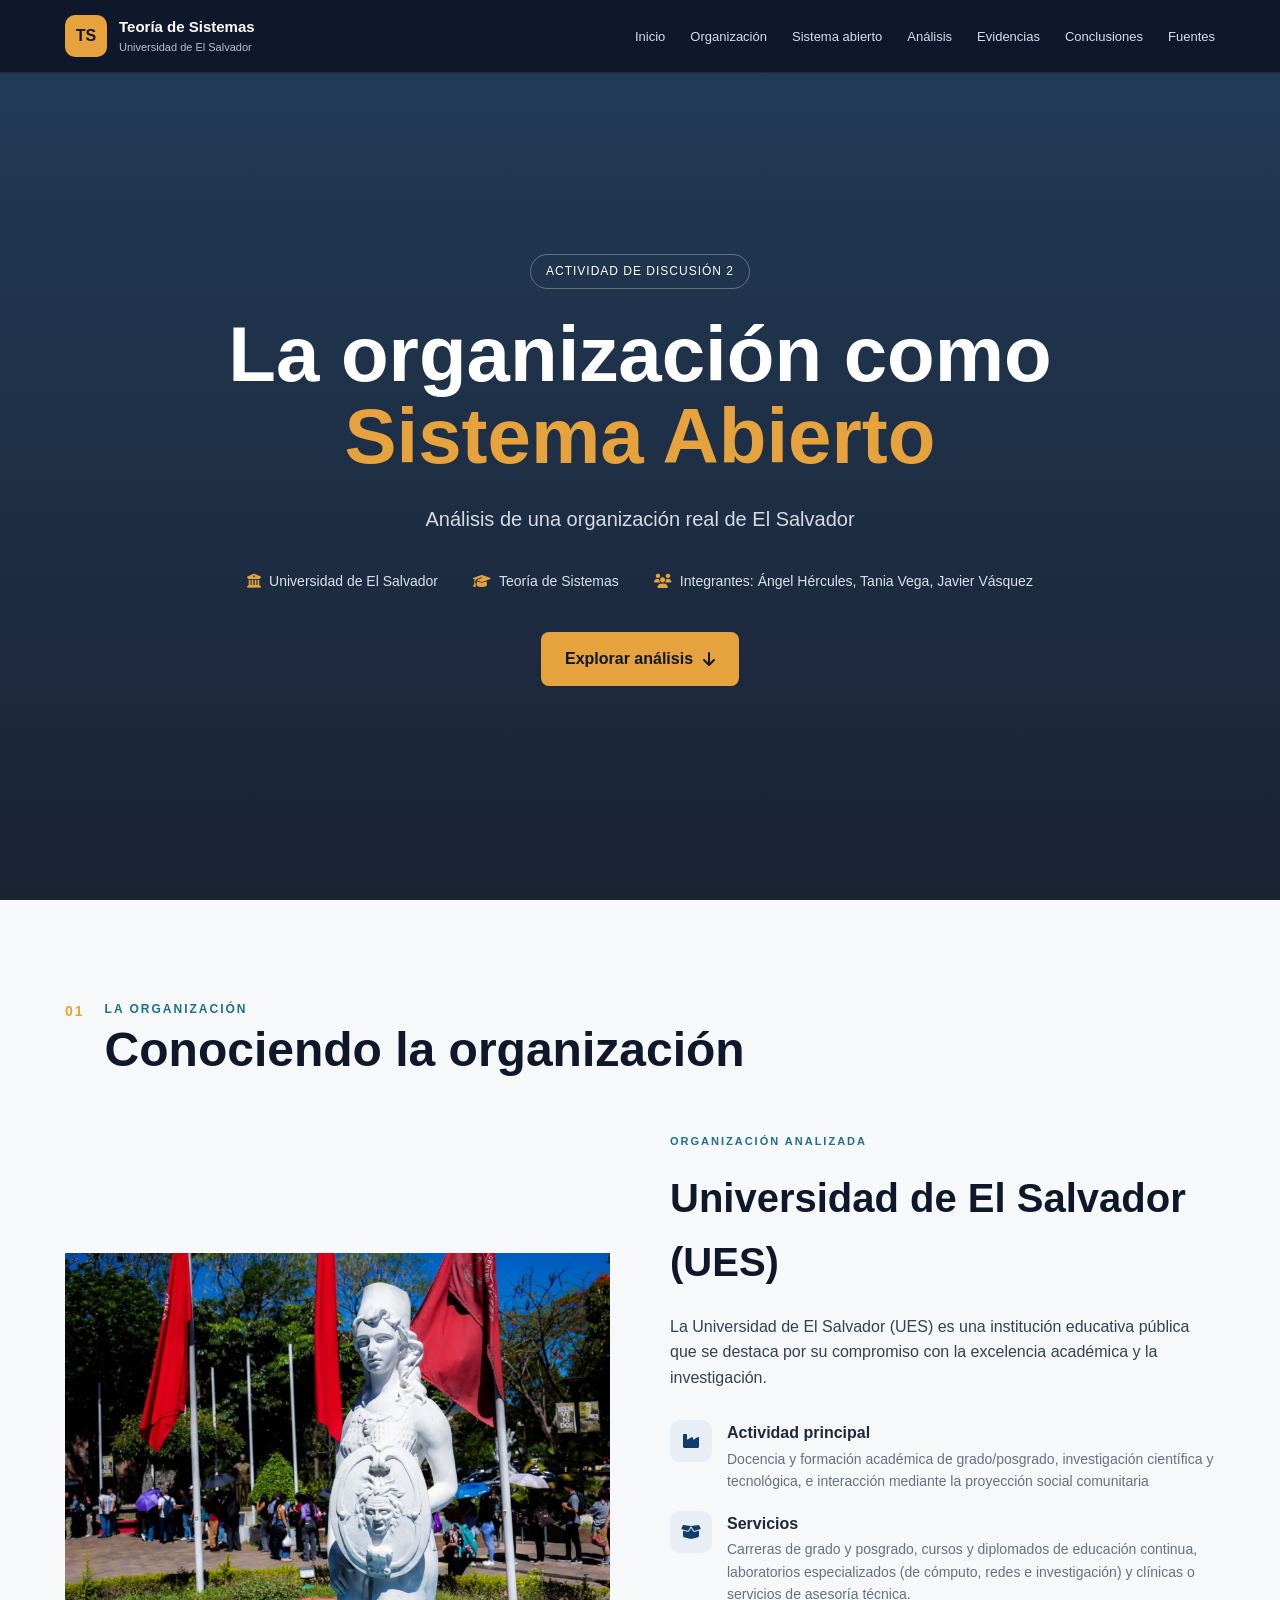
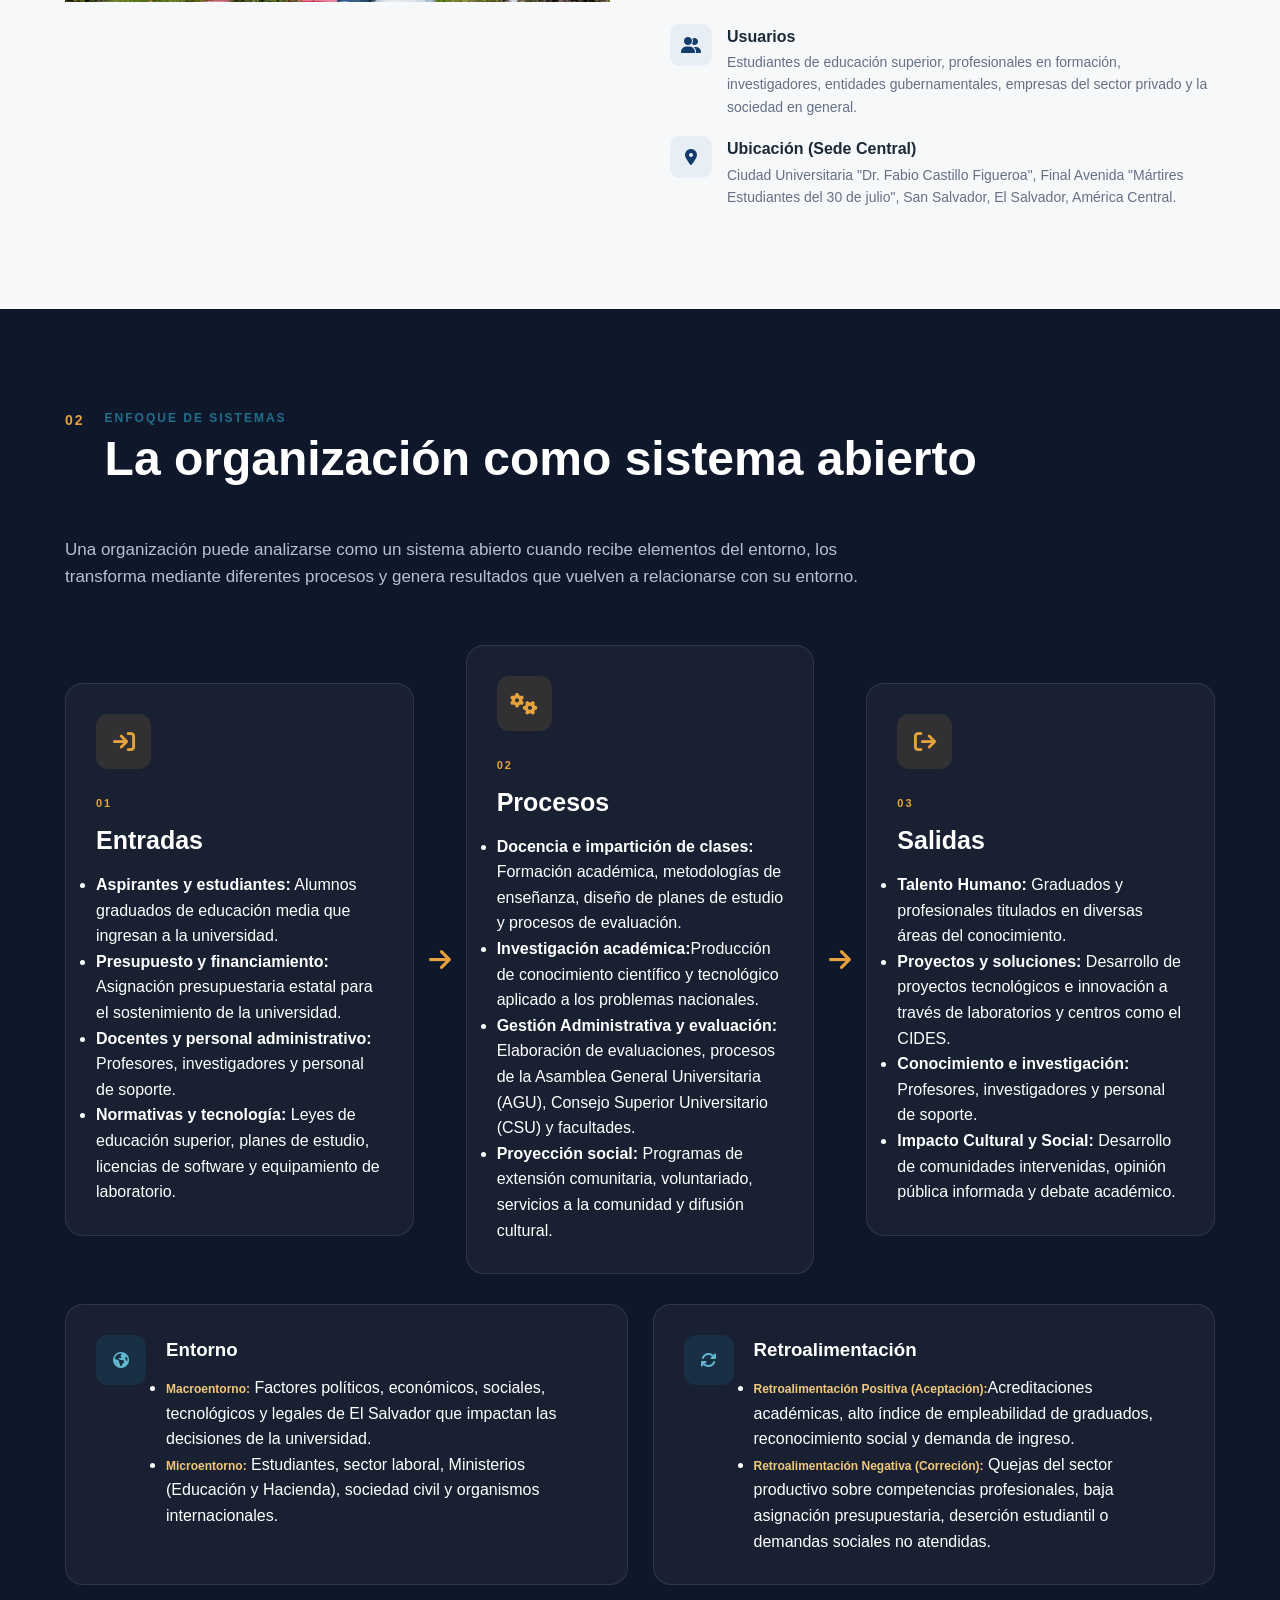
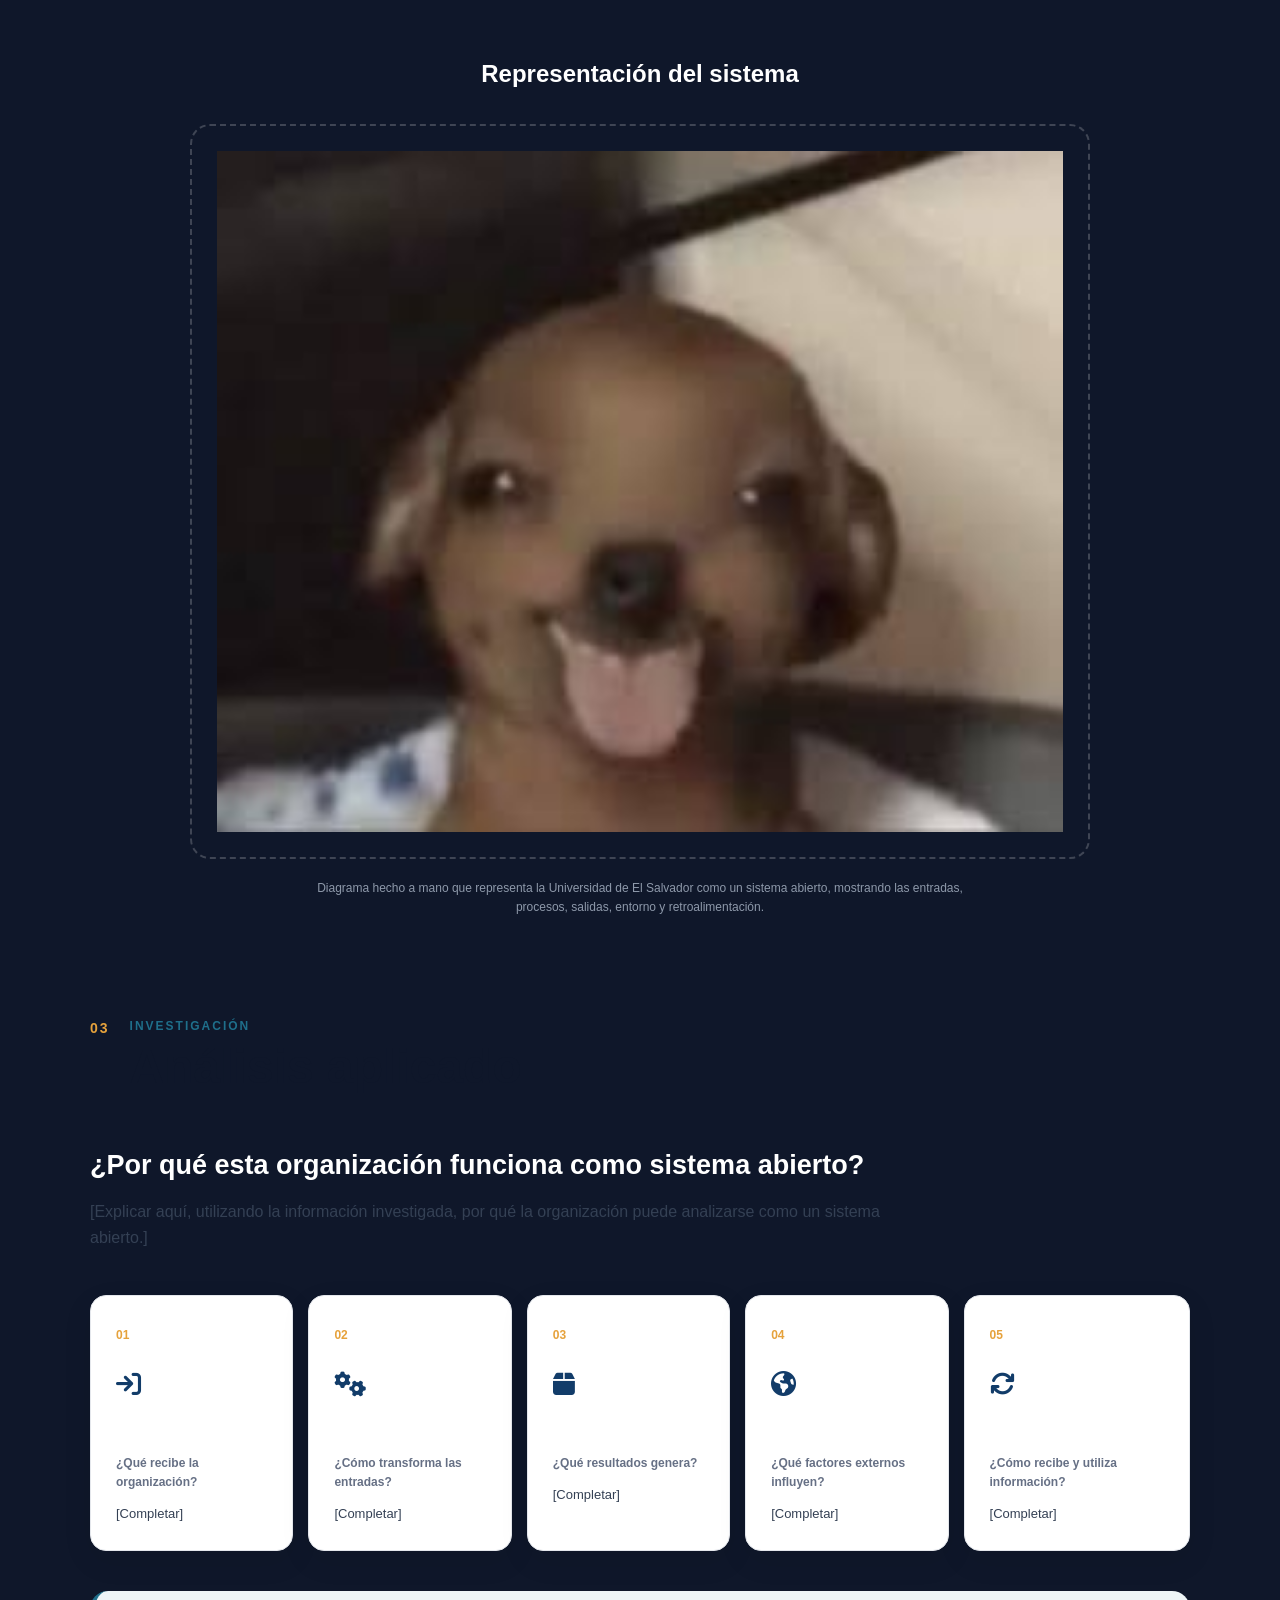
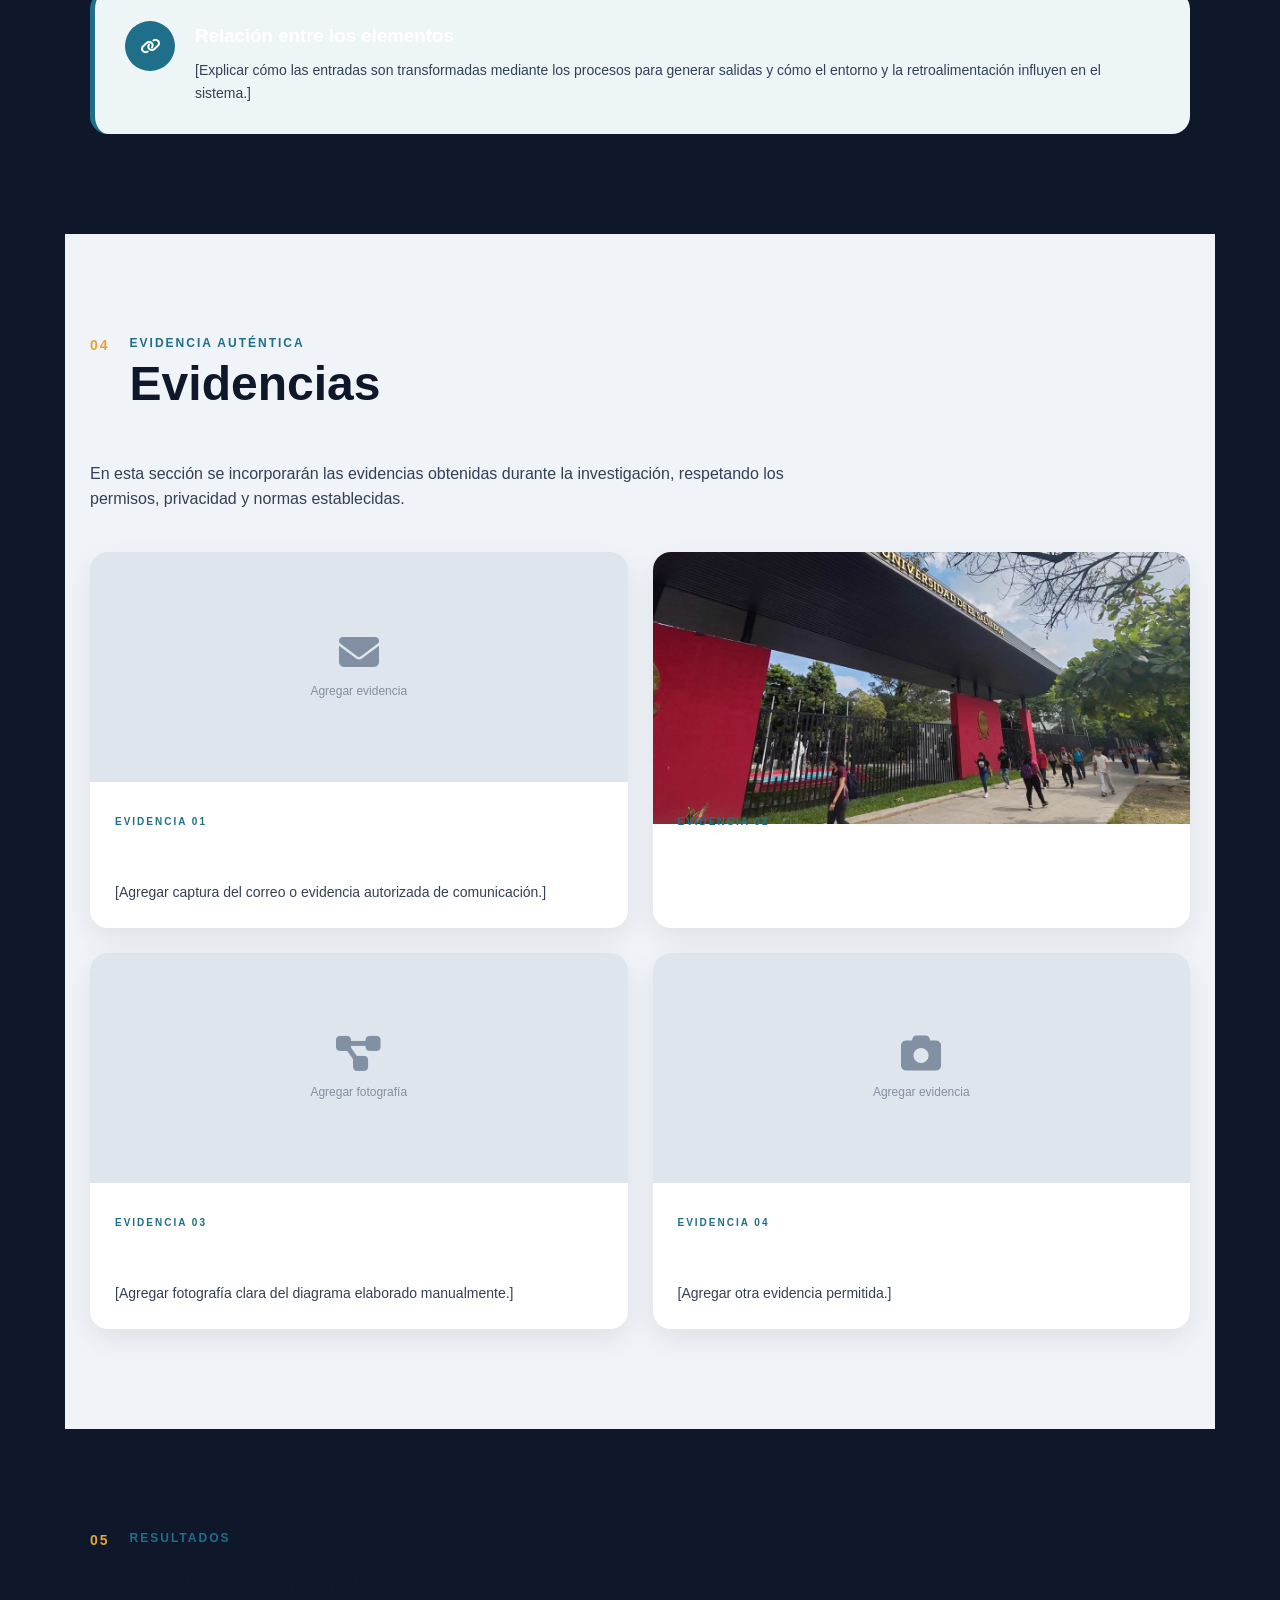
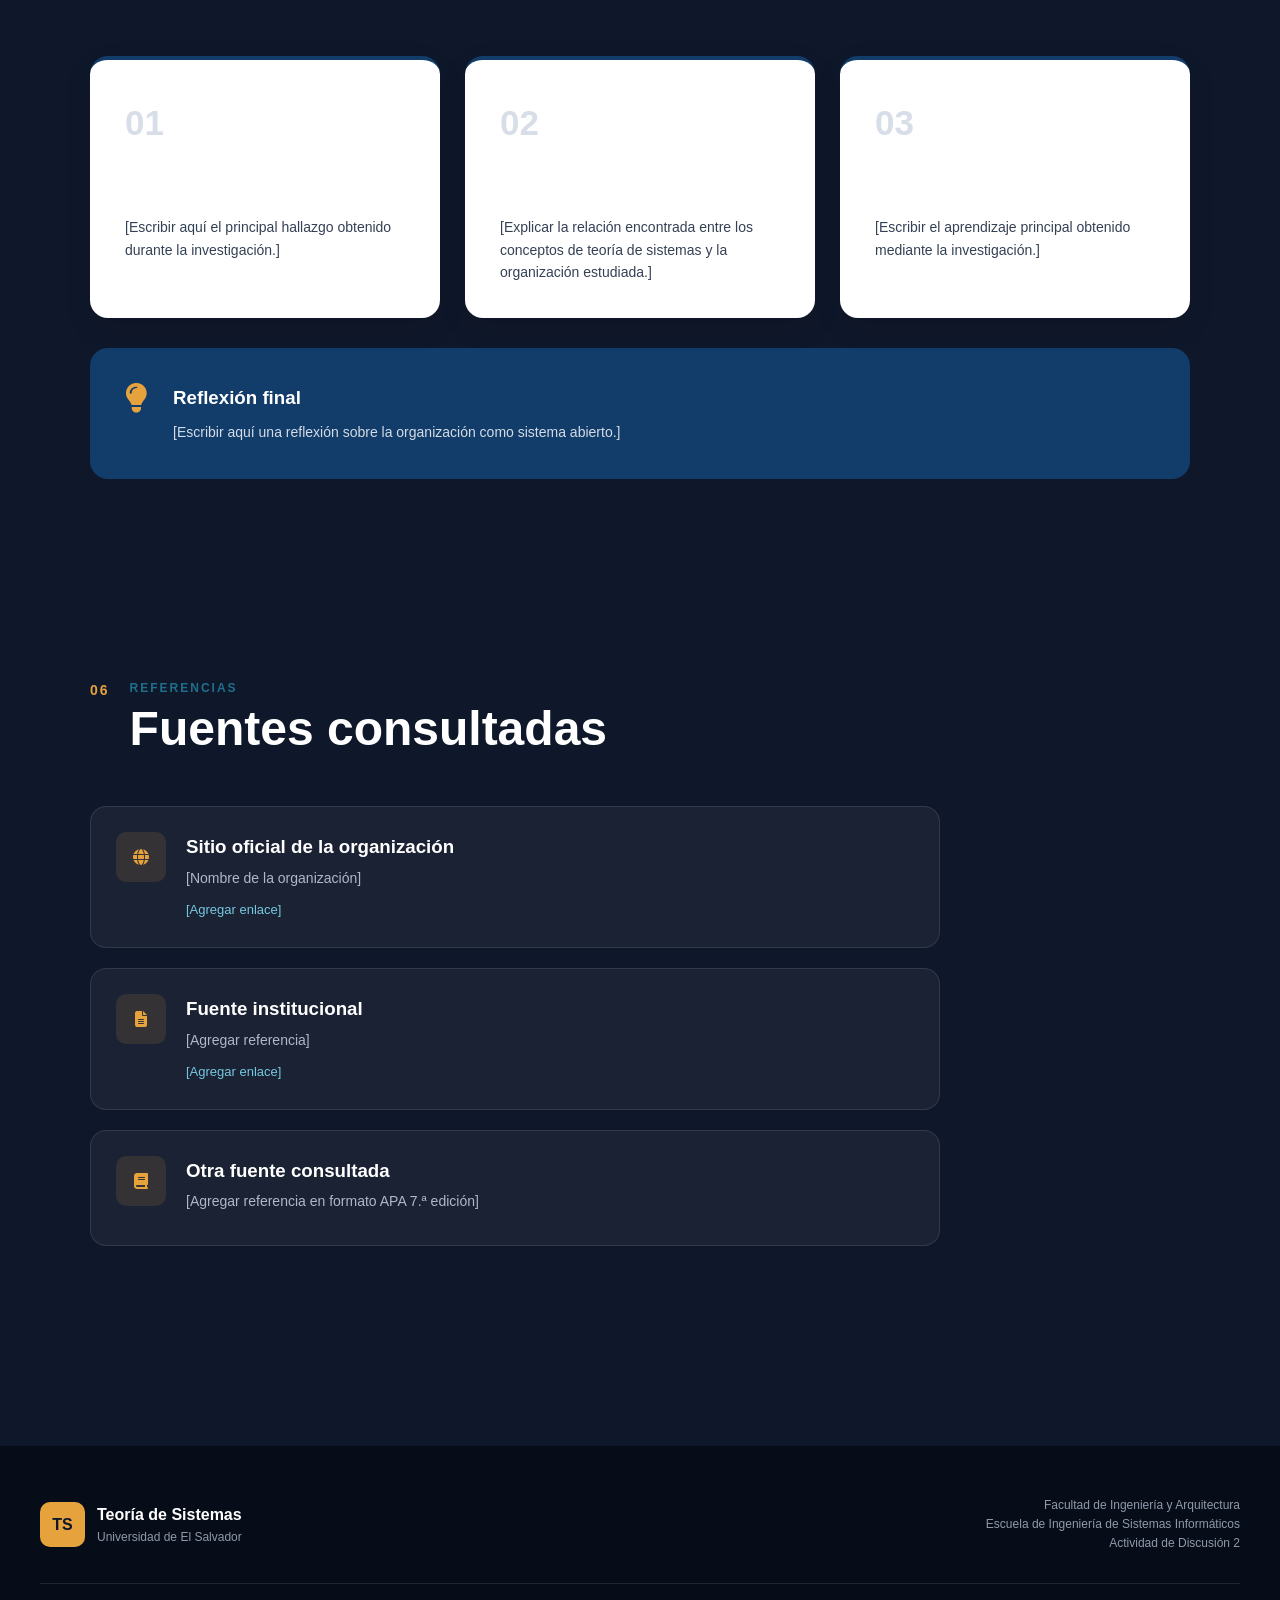
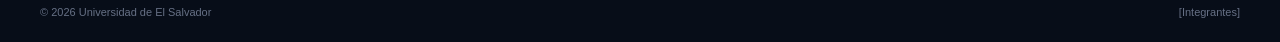
==== commit 064319b8: "Add files via upload" ====
--- a/index.html
+++ b/index.html
@@ -968,4 +968,4 @@
     <script src="js/script.js"></script>
 
 </body>
-</html>
+</html>
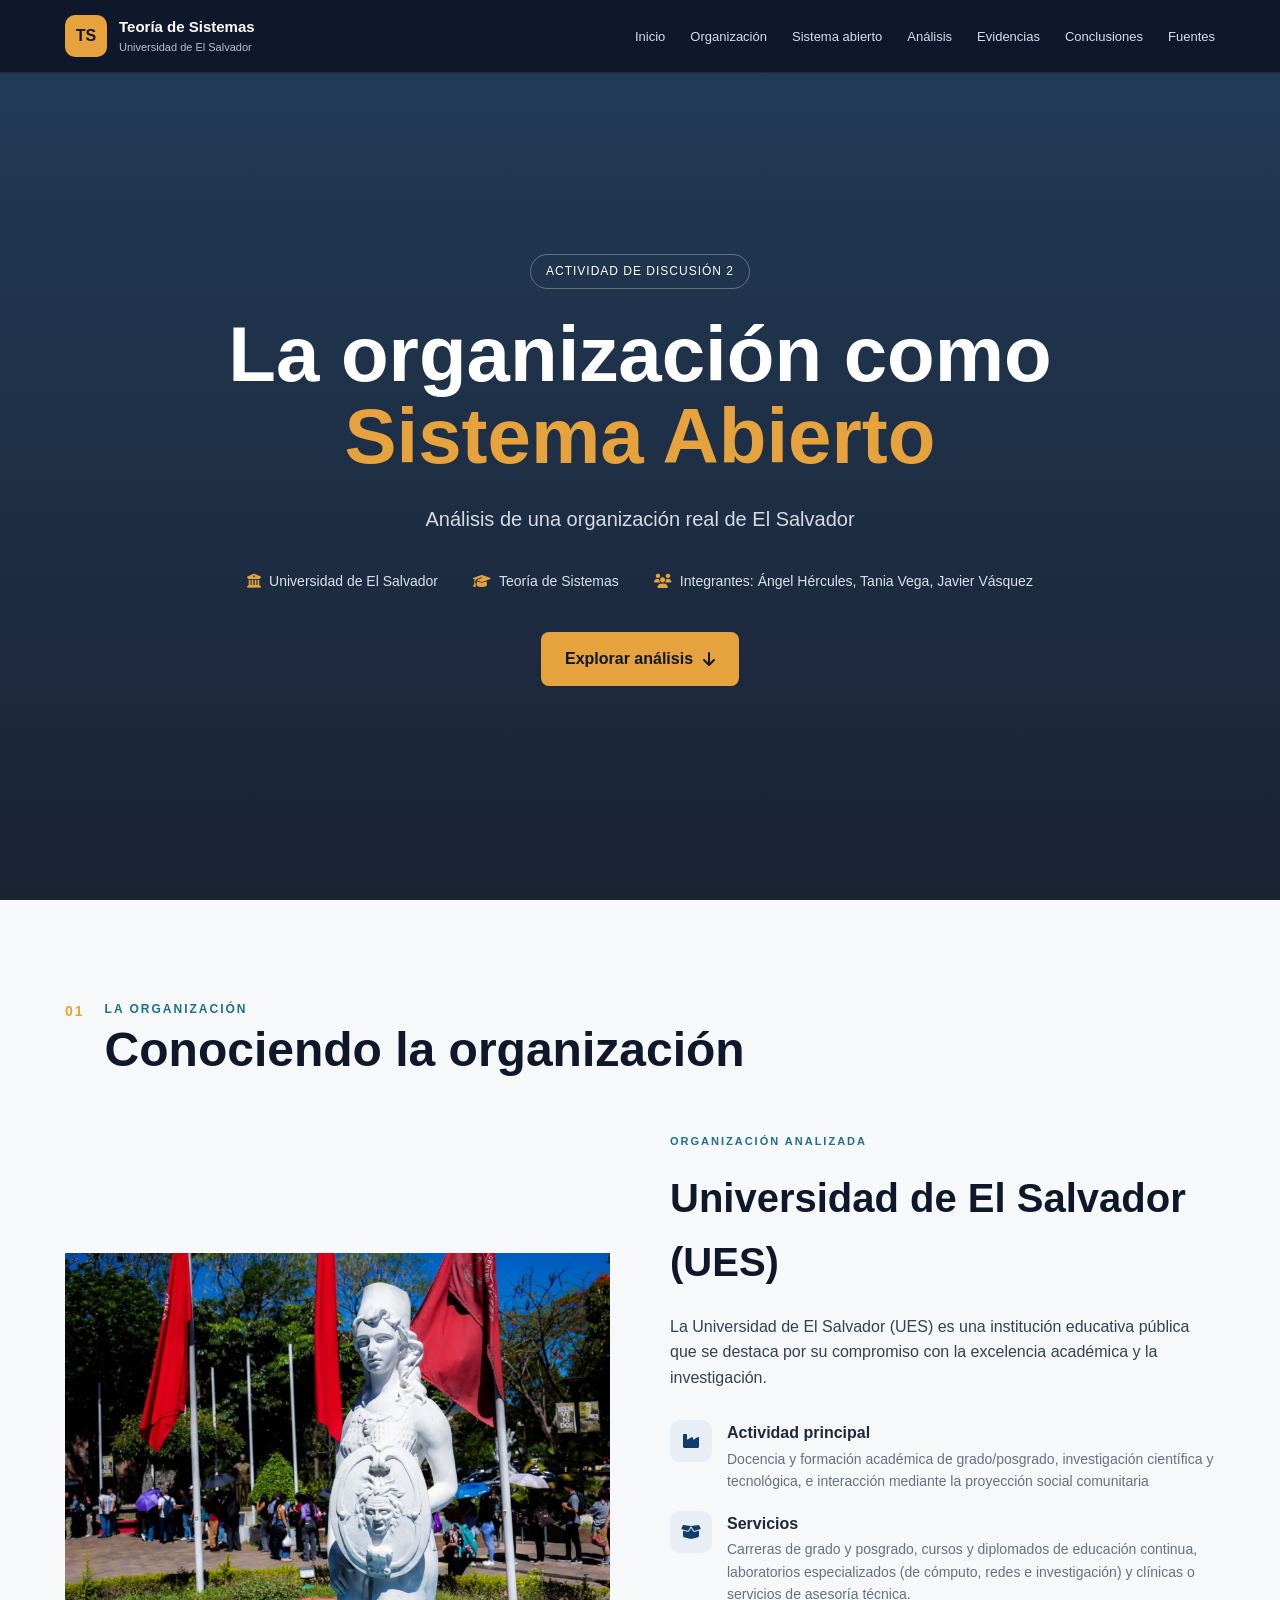
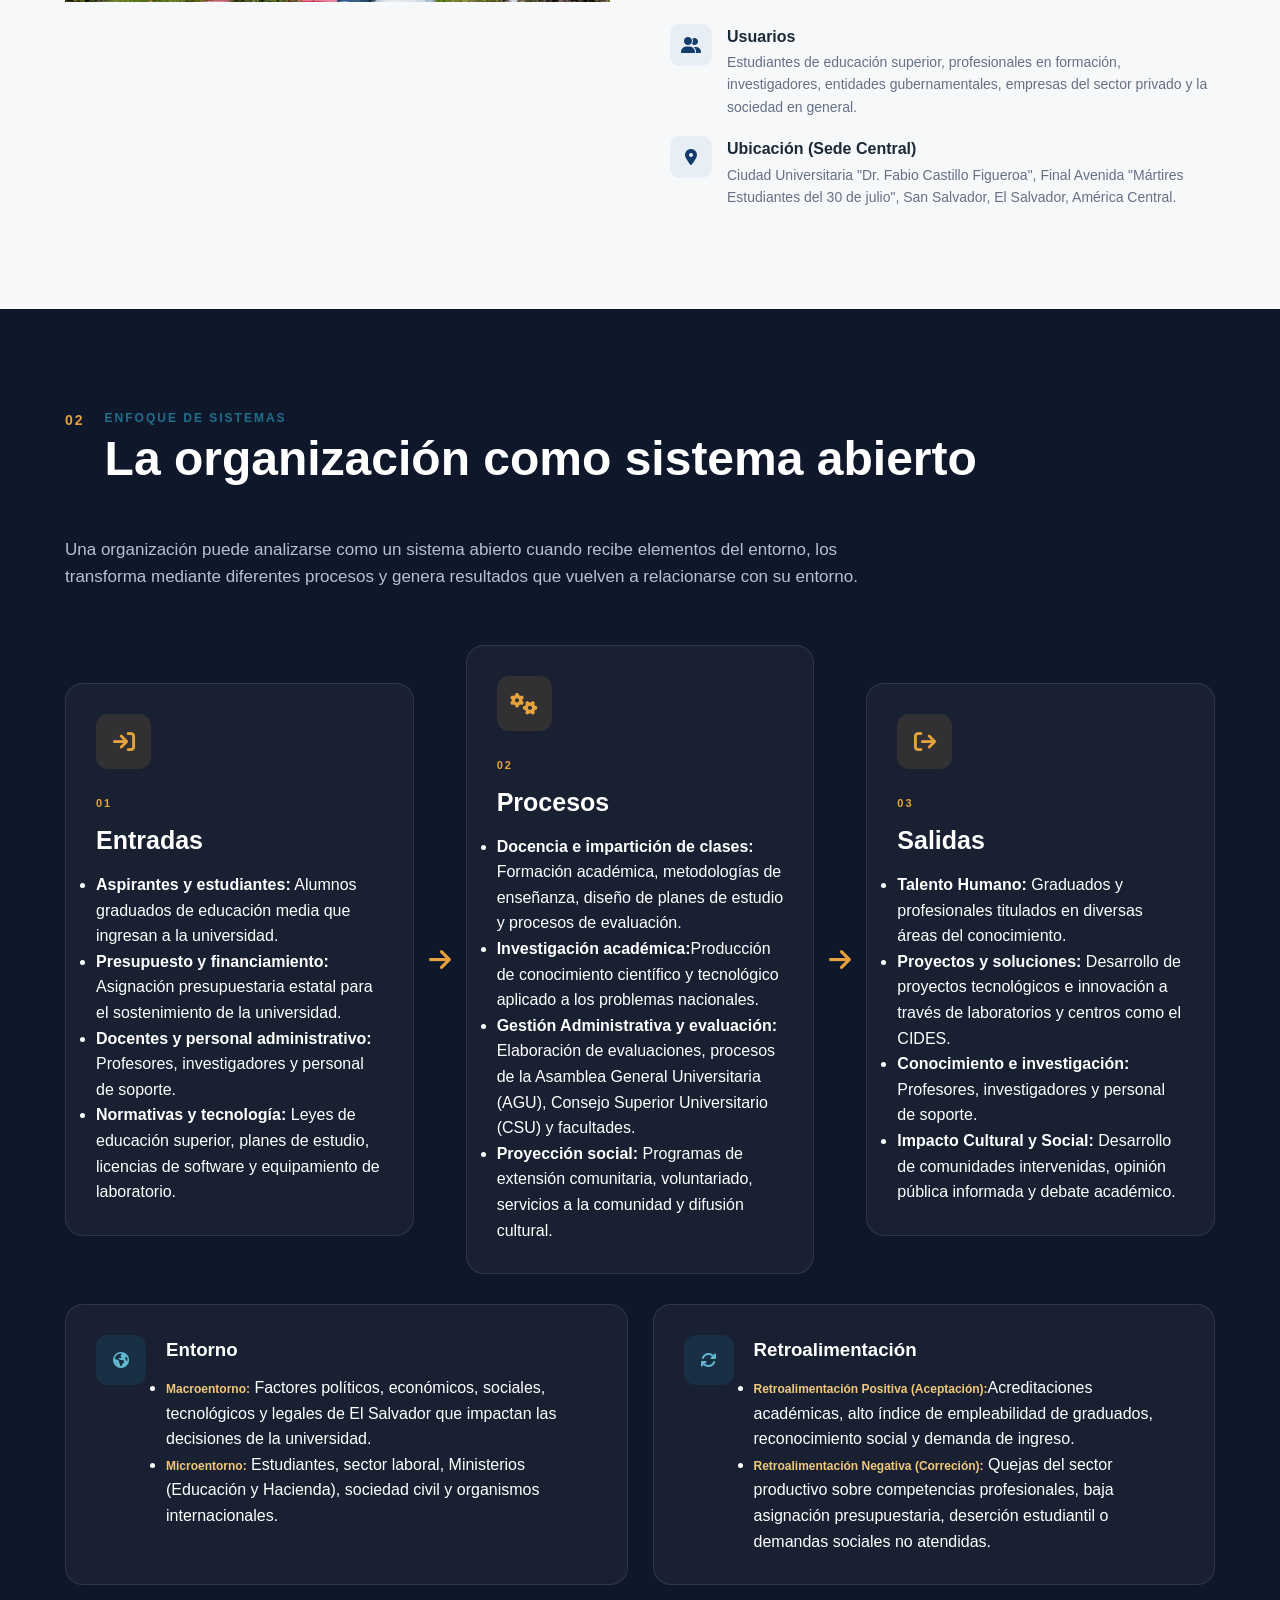
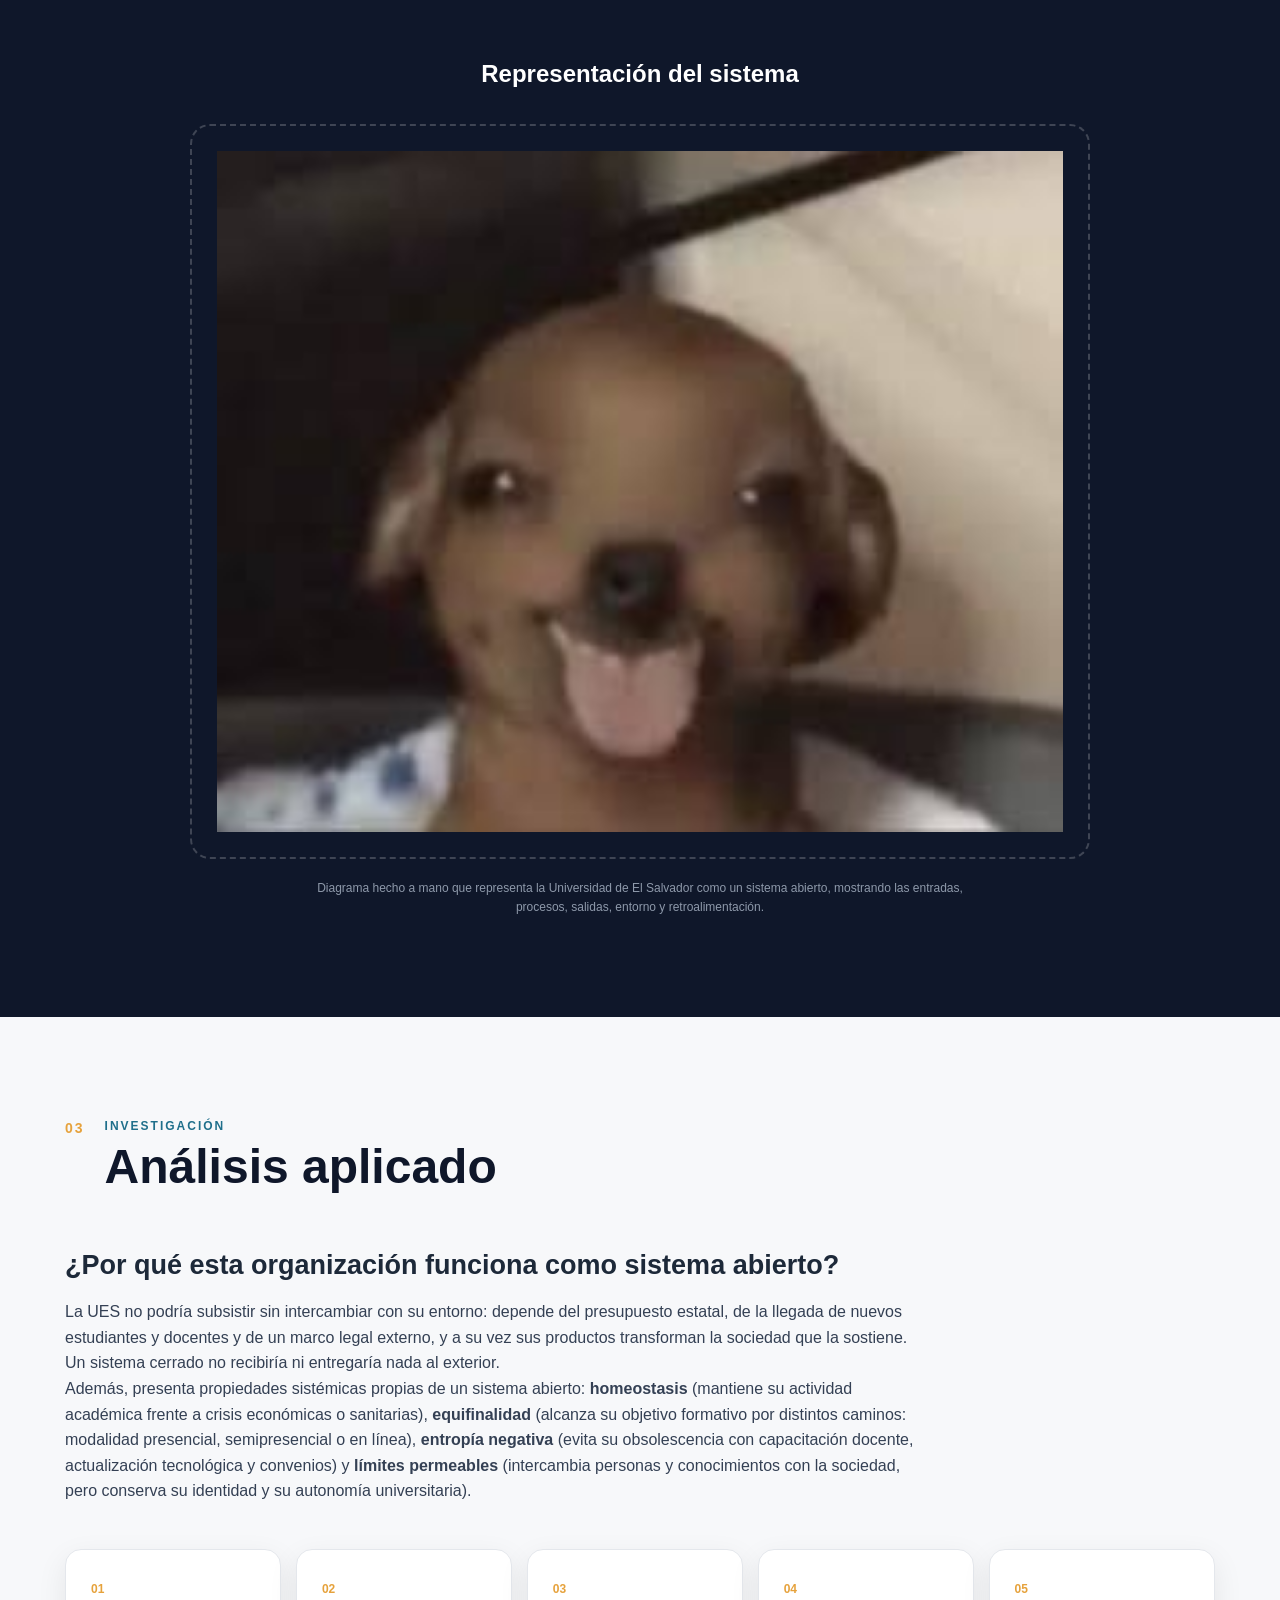
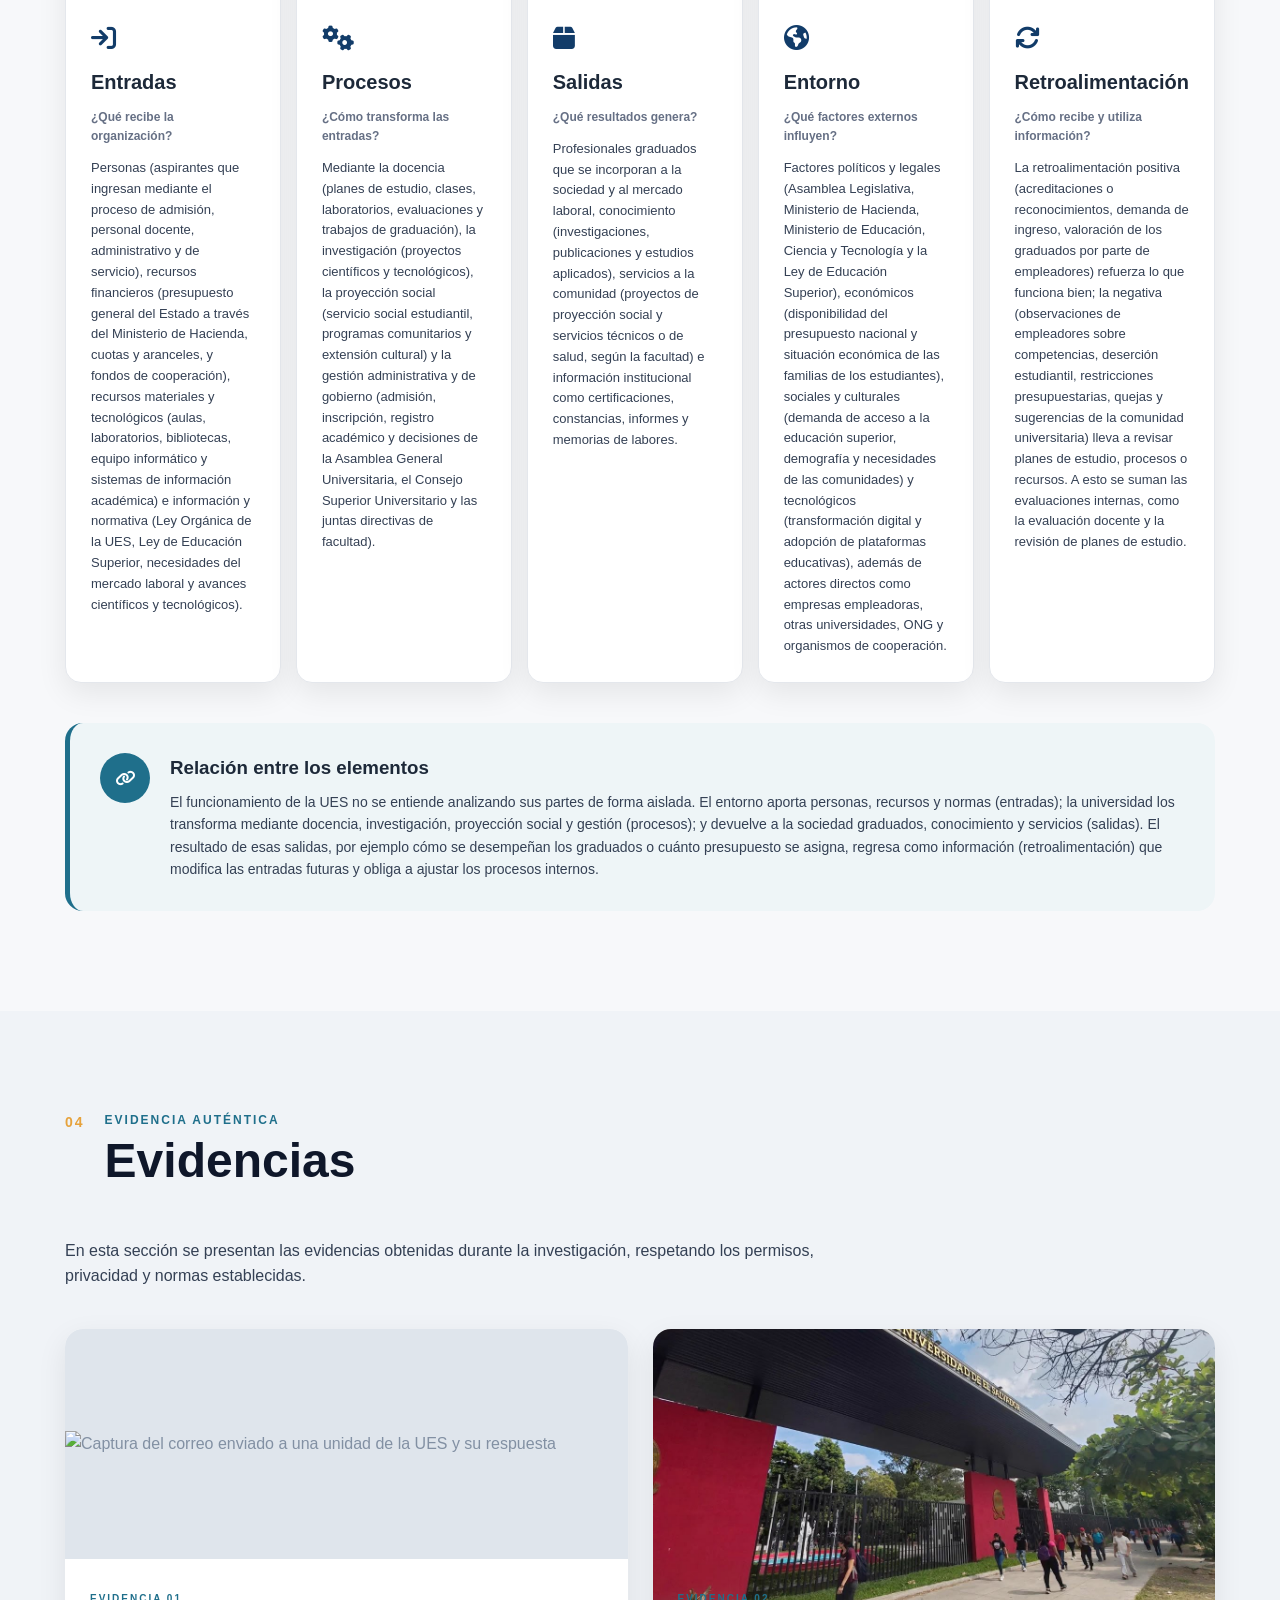
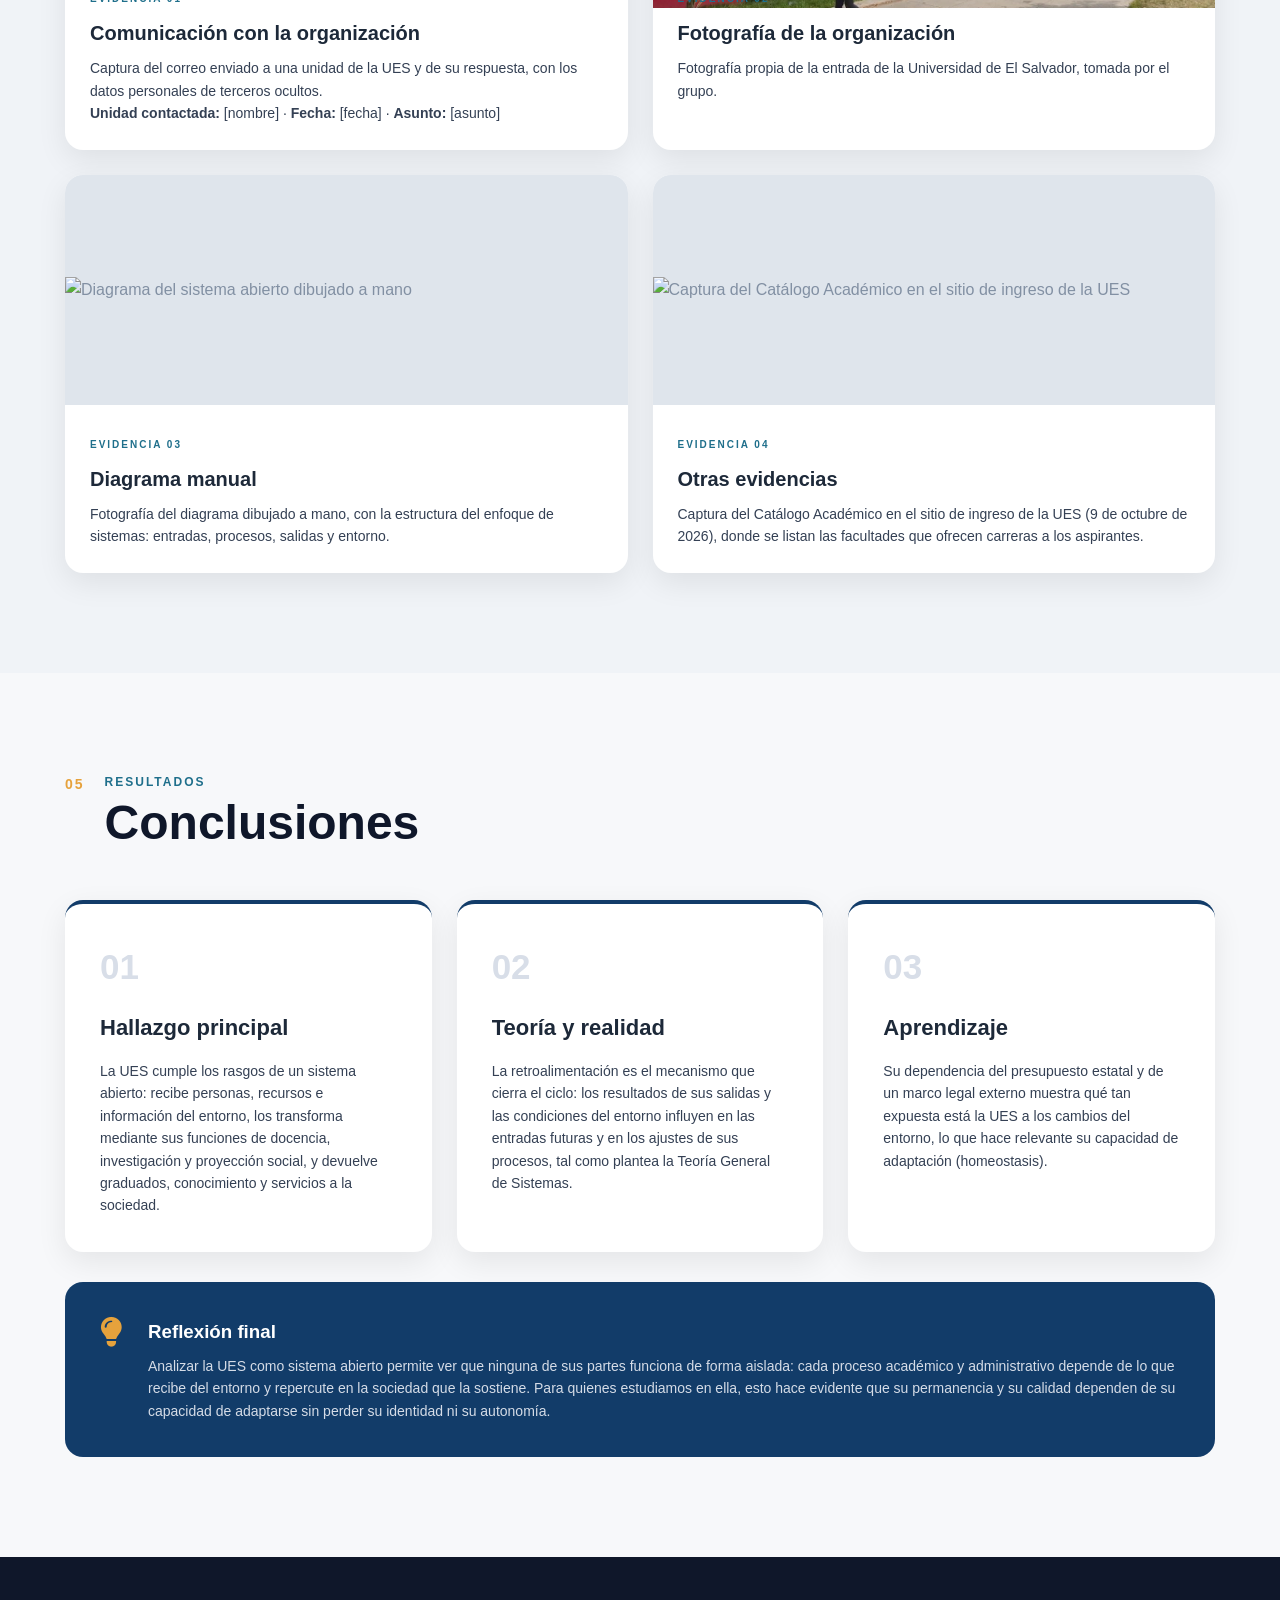
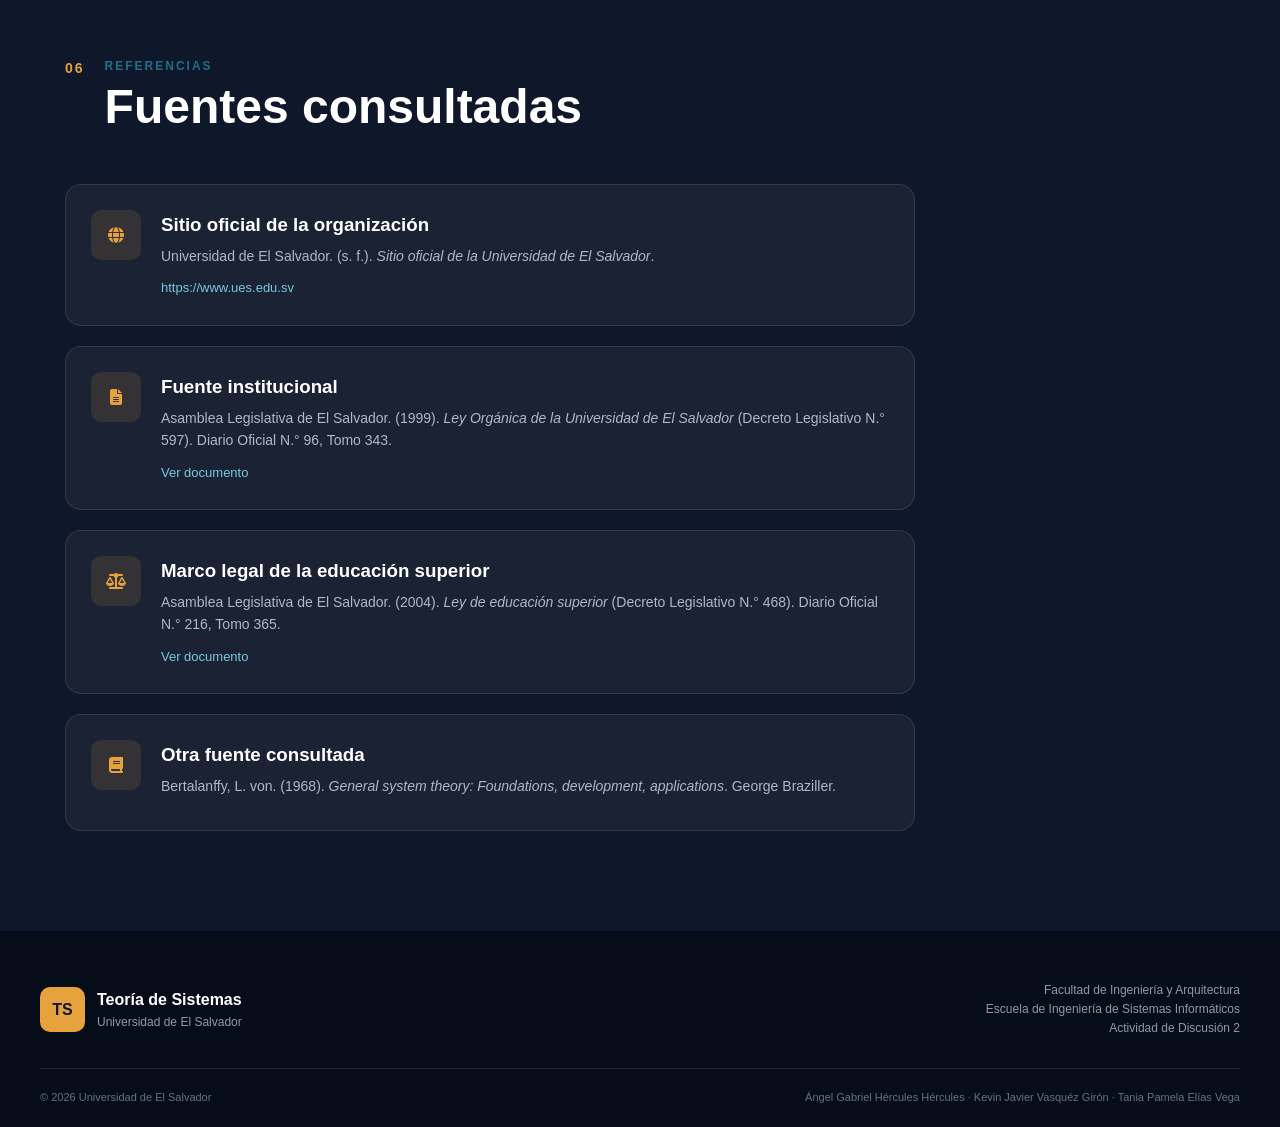
==== commit 73d1fee0: "Update index.html" ====
--- a/index.html
+++ b/index.html
@@ -399,6 +399,10 @@
             </div>
 
 
+
+        </section>
+
+
         <!-- =====================================================
              ANÁLISIS APLICADO
         ====================================================== -->
@@ -429,11 +433,13 @@
                 </h3>
 
                 <p>
-                    [Explicar aquí, utilizando la información investigada,
-                    por qué la organización puede analizarse como un sistema
-                    abierto.]
+                    La UES no podría subsistir sin intercambiar con su entorno: depende del presupuesto estatal, de la llegada de nuevos estudiantes y docentes y de un marco legal externo, y a su vez sus productos transforman la sociedad que la sostiene. Un sistema cerrado no recibiría ni entregaría nada al exterior.
                 </p>
 
+                <p>
+                    Además, presenta propiedades sistémicas propias de un sistema abierto: <strong>homeostasis</strong> (mantiene su actividad académica frente a crisis económicas o sanitarias), <strong>equifinalidad</strong> (alcanza su objetivo formativo por distintos caminos: modalidad presencial, semipresencial o en línea), <strong>entropía negativa</strong> (evita su obsolescencia con capacitación docente, actualización tecnológica y convenios) y <strong>límites permeables</strong> (intercambia personas y conocimientos con la sociedad, pero conserva su identidad y su autonomía universitaria).
+                </p>
+
             </div>
 
 
@@ -449,7 +455,7 @@
 
                     <h4>¿Qué recibe la organización?</h4>
 
-                    <p>[Completar]</p>
+                    <p>Personas (aspirantes que ingresan mediante el proceso de admisión, personal docente, administrativo y de servicio), recursos financieros (presupuesto general del Estado a través del Ministerio de Hacienda, cuotas y aranceles, y fondos de cooperación), recursos materiales y tecnológicos (aulas, laboratorios, bibliotecas, equipo informático y sistemas de información académica) e información y normativa (Ley Orgánica de la UES, Ley de Educación Superior, necesidades del mercado laboral y avances científicos y tecnológicos).</p>
 
                 </article>
 
@@ -464,7 +470,7 @@
 
                     <h4>¿Cómo transforma las entradas?</h4>
 
-                    <p>[Completar]</p>
+                    <p>Mediante la docencia (planes de estudio, clases, laboratorios, evaluaciones y trabajos de graduación), la investigación (proyectos científicos y tecnológicos), la proyección social (servicio social estudiantil, programas comunitarios y extensión cultural) y la gestión administrativa y de gobierno (admisión, inscripción, registro académico y decisiones de la Asamblea General Universitaria, el Consejo Superior Universitario y las juntas directivas de facultad).</p>
 
                 </article>
 
@@ -479,7 +485,7 @@
 
                     <h4>¿Qué resultados genera?</h4>
 
-                    <p>[Completar]</p>
+                    <p>Profesionales graduados que se incorporan a la sociedad y al mercado laboral, conocimiento (investigaciones, publicaciones y estudios aplicados), servicios a la comunidad (proyectos de proyección social y servicios técnicos o de salud, según la facultad) e información institucional como certificaciones, constancias, informes y memorias de labores.</p>
 
                 </article>
 
@@ -494,7 +500,7 @@
 
                     <h4>¿Qué factores externos influyen?</h4>
 
-                    <p>[Completar]</p>
+                    <p>Factores políticos y legales (Asamblea Legislativa, Ministerio de Hacienda, Ministerio de Educación, Ciencia y Tecnología y la Ley de Educación Superior), económicos (disponibilidad del presupuesto nacional y situación económica de las familias de los estudiantes), sociales y culturales (demanda de acceso a la educación superior, demografía y necesidades de las comunidades) y tecnológicos (transformación digital y adopción de plataformas educativas), además de actores directos como empresas empleadoras, otras universidades, ONG y organismos de cooperación.</p>
 
                 </article>
 
@@ -509,7 +515,7 @@
 
                     <h4>¿Cómo recibe y utiliza información?</h4>
 
-                    <p>[Completar]</p>
+                    <p>La retroalimentación positiva (acreditaciones o reconocimientos, demanda de ingreso, valoración de los graduados por parte de empleadores) refuerza lo que funciona bien; la negativa (observaciones de empleadores sobre competencias, deserción estudiantil, restricciones presupuestarias, quejas y sugerencias de la comunidad universitaria) lleva a revisar planes de estudio, procesos o recursos. A esto se suman las evaluaciones internas, como la evaluación docente y la revisión de planes de estudio.</p>
 
                 </article>
 
@@ -529,9 +535,7 @@
                     </h3>
 
                     <p>
-                        [Explicar cómo las entradas son transformadas
-                        mediante los procesos para generar salidas y cómo
-                        el entorno y la retroalimentación influyen en el sistema.]
+                        El funcionamiento de la UES no se entiende analizando sus partes de forma aislada. El entorno aporta personas, recursos y normas (entradas); la universidad los transforma mediante docencia, investigación, proyección social y gestión (procesos); y devuelve a la sociedad graduados, conocimiento y servicios (salidas). El resultado de esas salidas, por ejemplo cómo se desempeñan los graduados o cuánto presupuesto se asigna, regresa como información (retroalimentación) que modifica las entradas futuras y obliga a ajustar los procesos internos.
                     </p>
 
                 </div>
@@ -565,7 +569,7 @@
 
 
             <p class="section-description">
-                En esta sección se incorporarán las evidencias obtenidas
+                En esta sección se presentan las evidencias obtenidas
                 durante la investigación, respetando los permisos,
                 privacidad y normas establecidas.
             </p>
@@ -578,13 +582,7 @@
                 <article class="evidence-card">
 
                     <div class="evidence-image">
-
-                        <i class="fa-solid fa-envelope"></i>
-
-                        <span>
-                            Agregar evidencia
-                        </span>
-
+                        <img src="img/imagen1.jpg" alt="Captura del correo enviado a una unidad de la UES y su respuesta">
                     </div>
 
                     <div class="evidence-content">
@@ -598,8 +596,13 @@
                         </h3>
 
                         <p>
-                            [Agregar captura del correo o evidencia
-                            autorizada de comunicación.]
+                            Captura del correo enviado a una unidad de la UES y de su respuesta, con los datos personales de terceros ocultos.
+                        </p>
+
+                        <p>
+                            <strong>Unidad contactada:</strong> [nombre] ·
+                            <strong>Fecha:</strong> [fecha] ·
+                            <strong>Asunto:</strong> [asunto]
                         </p>
 
                     </div>
@@ -625,6 +628,10 @@
                             Fotografía de la organización
                         </h3>
 
+                        <p>
+                            Fotografía propia de la entrada de la Universidad de El Salvador, tomada por el grupo.
+                        </p>
+
                     </div>
 
                 </article>
@@ -635,13 +642,7 @@
                 <article class="evidence-card">
 
                     <div class="evidence-image">
-
-                        <i class="fa-solid fa-diagram-project"></i>
-
-                        <span>
-                            Agregar fotografía
-                        </span>
-
+                        <img src="img/imagen2.jpg" alt="Diagrama del sistema abierto dibujado a mano">
                     </div>
 
                     <div class="evidence-content">
@@ -655,8 +656,7 @@
                         </h3>
 
                         <p>
-                            [Agregar fotografía clara del diagrama
-                            elaborado manualmente.]
+                            Fotografía del diagrama dibujado a mano, con la estructura del enfoque de sistemas: entradas, procesos, salidas y entorno.
                         </p>
 
                     </div>
@@ -669,13 +669,7 @@
                 <article class="evidence-card">
 
                     <div class="evidence-image">
-
-                        <i class="fa-solid fa-camera"></i>
-
-                        <span>
-                            Agregar evidencia
-                        </span>
-
+                        <img src="img/imagen3.jpg" alt="Captura del Catálogo Académico en el sitio de ingreso de la UES">
                     </div>
 
                     <div class="evidence-content">
@@ -685,11 +679,11 @@
                         </span>
 
                         <h3>
-                            Otra evidencia
+                            Otras evidencias
                         </h3>
 
                         <p>
-                            [Agregar otra evidencia permitida.]
+                            Captura del Catálogo Académico en el sitio de ingreso de la UES (9 de octubre de 2026), donde se listan las facultades que ofrecen carreras a los aspirantes.
                         </p>
 
                     </div>
@@ -735,8 +729,7 @@
                     </h3>
 
                     <p>
-                        [Escribir aquí el principal hallazgo obtenido
-                        durante la investigación.]
+                        La UES cumple los rasgos de un sistema abierto: recibe personas, recursos e información del entorno, los transforma mediante sus funciones de docencia, investigación y proyección social, y devuelve graduados, conocimiento y servicios a la sociedad.
                     </p>
 
                 </article>
@@ -751,8 +744,7 @@
                     </h3>
 
                     <p>
-                        [Explicar la relación encontrada entre los conceptos
-                        de teoría de sistemas y la organización estudiada.]
+                        La retroalimentación es el mecanismo que cierra el ciclo: los resultados de sus salidas y las condiciones del entorno influyen en las entradas futuras y en los ajustes de sus procesos, tal como plantea la Teoría General de Sistemas.
                     </p>
 
                 </article>
@@ -767,8 +759,7 @@
                     </h3>
 
                     <p>
-                        [Escribir el aprendizaje principal obtenido
-                        mediante la investigación.]
+                        Su dependencia del presupuesto estatal y de un marco legal externo muestra qué tan expuesta está la UES a los cambios del entorno, lo que hace relevante su capacidad de adaptación (homeostasis).
                     </p>
 
                 </article>
@@ -787,8 +778,7 @@
                     </h3>
 
                     <p>
-                        [Escribir aquí una reflexión sobre la organización
-                        como sistema abierto.]
+                        Analizar la UES como sistema abierto permite ver que ninguna de sus partes funciona de forma aislada: cada proceso académico y administrativo depende de lo que recibe del entorno y repercute en la sociedad que la sostiene. Para quienes estudiamos en ella, esto hace evidente que su permanencia y su calidad dependen de su capacidad de adaptarse sin perder su identidad ni su autonomía.
                     </p>
 
                 </div>
@@ -836,11 +826,11 @@
                         </h3>
 
                         <p>
-                            [Nombre de la organización]
+                            Universidad de El Salvador. (s. f.). <em>Sitio oficial de la Universidad de El Salvador</em>.
                         </p>
 
-                        <a href="#" target="_blank">
-                            [Agregar enlace]
+                        <a href="https://www.ues.edu.sv" target="_blank">
+                            https://www.ues.edu.sv
                         </a>
 
                     </div>
@@ -861,11 +851,36 @@
                         </h3>
 
                         <p>
-                            [Agregar referencia]
+                            Asamblea Legislativa de El Salvador. (1999). <em>Ley Orgánica de la Universidad de El Salvador</em> (Decreto Legislativo N.° 597). Diario Oficial N.° 96, Tomo 343.
                         </p>
 
-                        <a href="#" target="_blank">
-                            [Agregar enlace]
+                        <a href="https://www2.uese.ues.edu.sv/storage/app/uploads/public/5b7/5b2/e7c/5b75b2e7cfbfe257399138.pdf" target="_blank">
+                            Ver documento
+                        </a>
+
+                    </div>
+
+                </div>
+
+
+                <div class="source-item">
+
+                    <div class="source-icon">
+                        <i class="fa-solid fa-scale-balanced"></i>
+                    </div>
+
+                    <div>
+
+                        <h3>
+                            Marco legal de la educación superior
+                        </h3>
+
+                        <p>
+                            Asamblea Legislativa de El Salvador. (2004). <em>Ley de educación superior</em> (Decreto Legislativo N.° 468). Diario Oficial N.° 216, Tomo 365.
+                        </p>
+
+                        <a href="https://www.fia.ues.edu.sv/wp-content/uploads/2025/02/II-TOMO-RECOPILACION-ACADEMICA-UES.pdf" target="_blank">
+                            Ver documento
                         </a>
 
                     </div>
@@ -886,7 +901,7 @@
                         </h3>
 
                         <p>
-                            [Agregar referencia en formato APA 7.ª edición]
+                            Bertalanffy, L. von. (1968). <em>General system theory: Foundations, development, applications</em>. George Braziller.
                         </p>
 
                     </div>
@@ -948,7 +963,7 @@
             </p>
 
             <p>
-                [Integrantes]
+                Ángel Gabriel Hércules Hércules · Kevin Javier Vasquéz Girón · Tania Pamela Elías Vega
             </p>
 
         </div>
@@ -968,4 +983,4 @@
     <script src="js/script.js"></script>
 
 </body>
-</html>+</html>
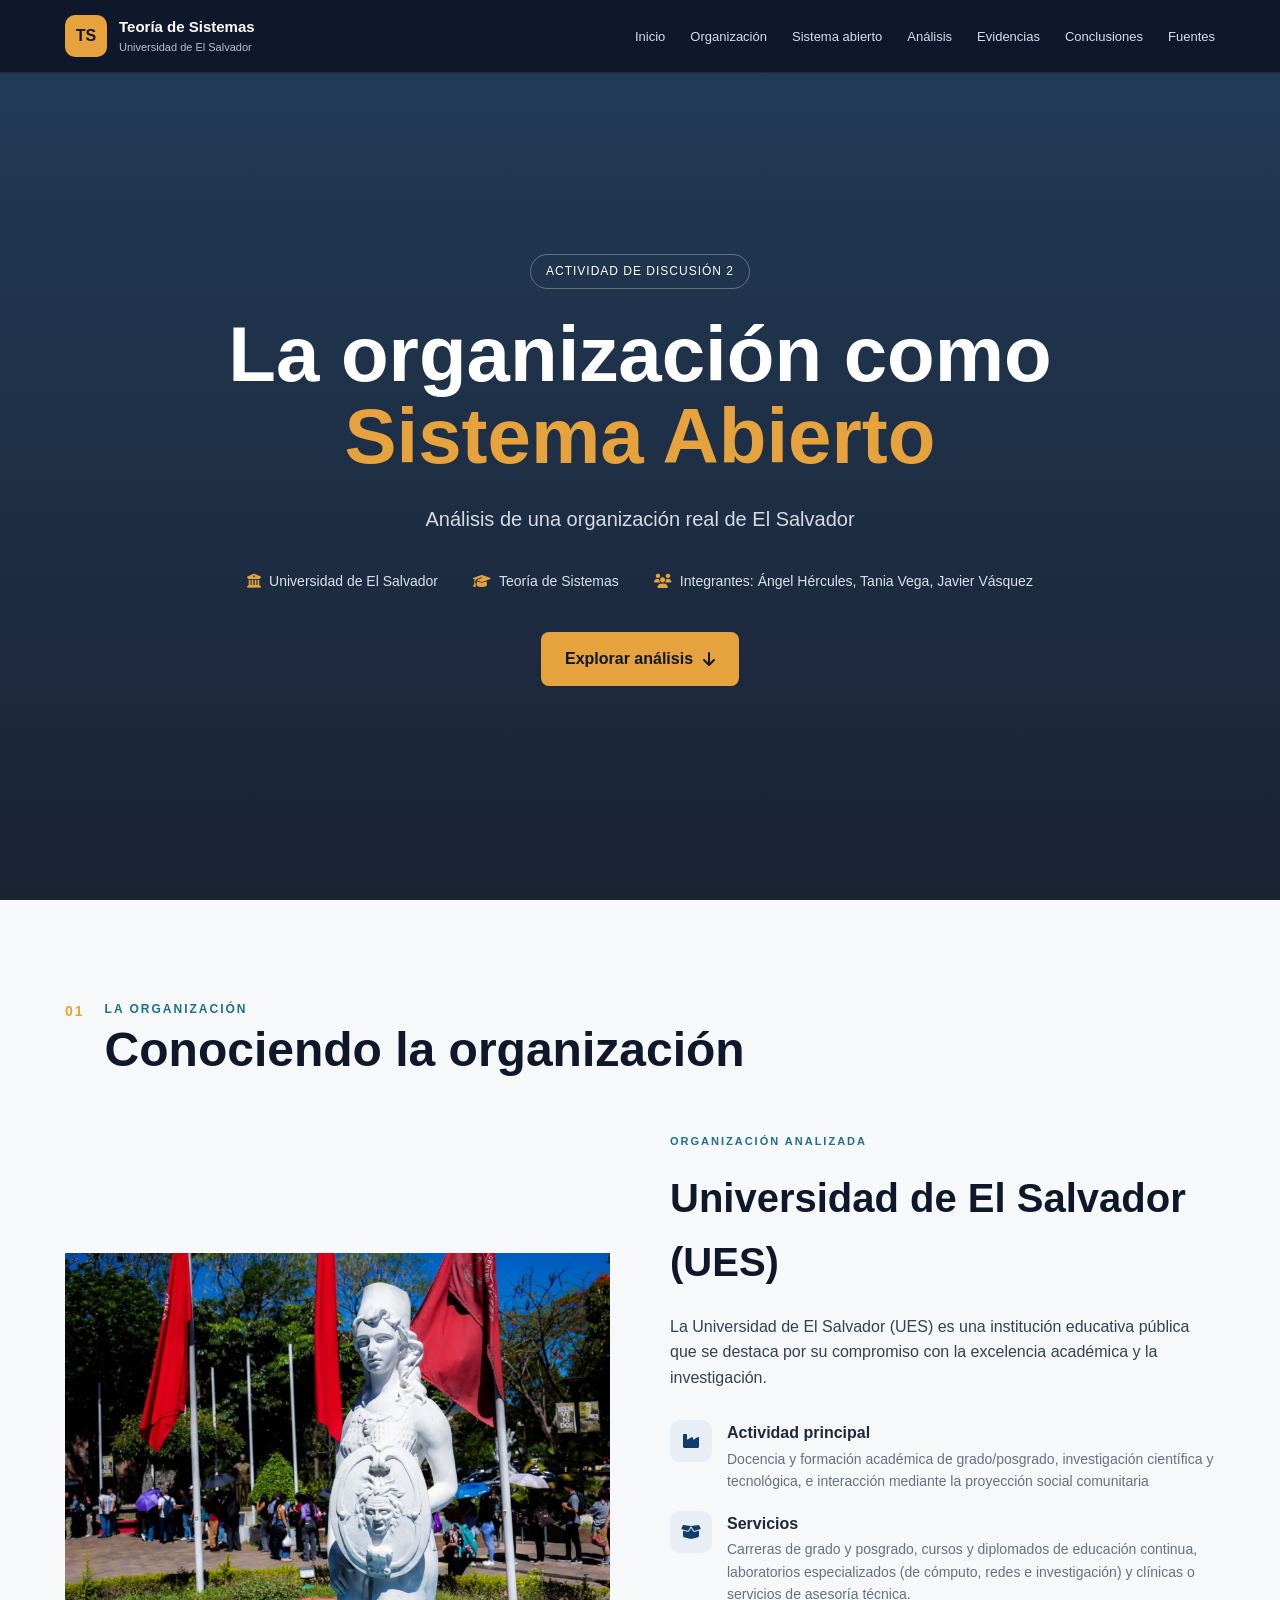
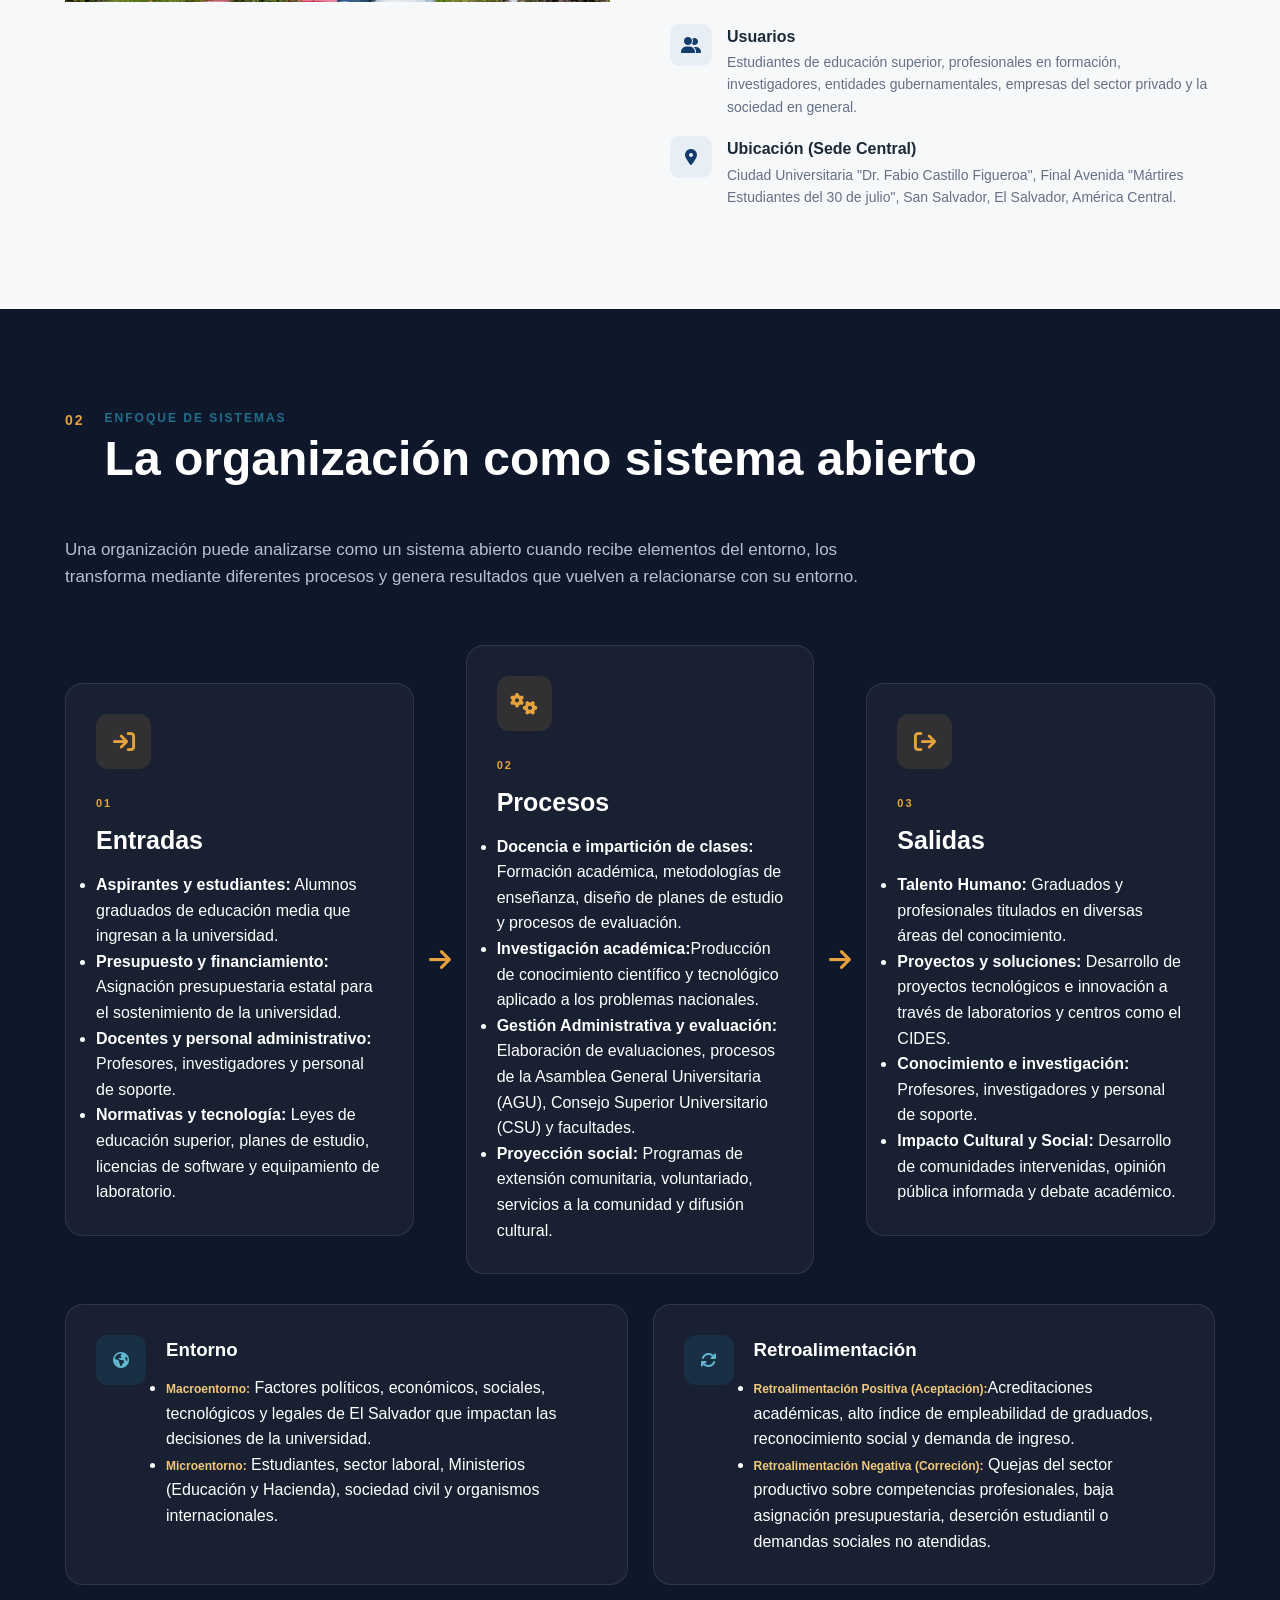
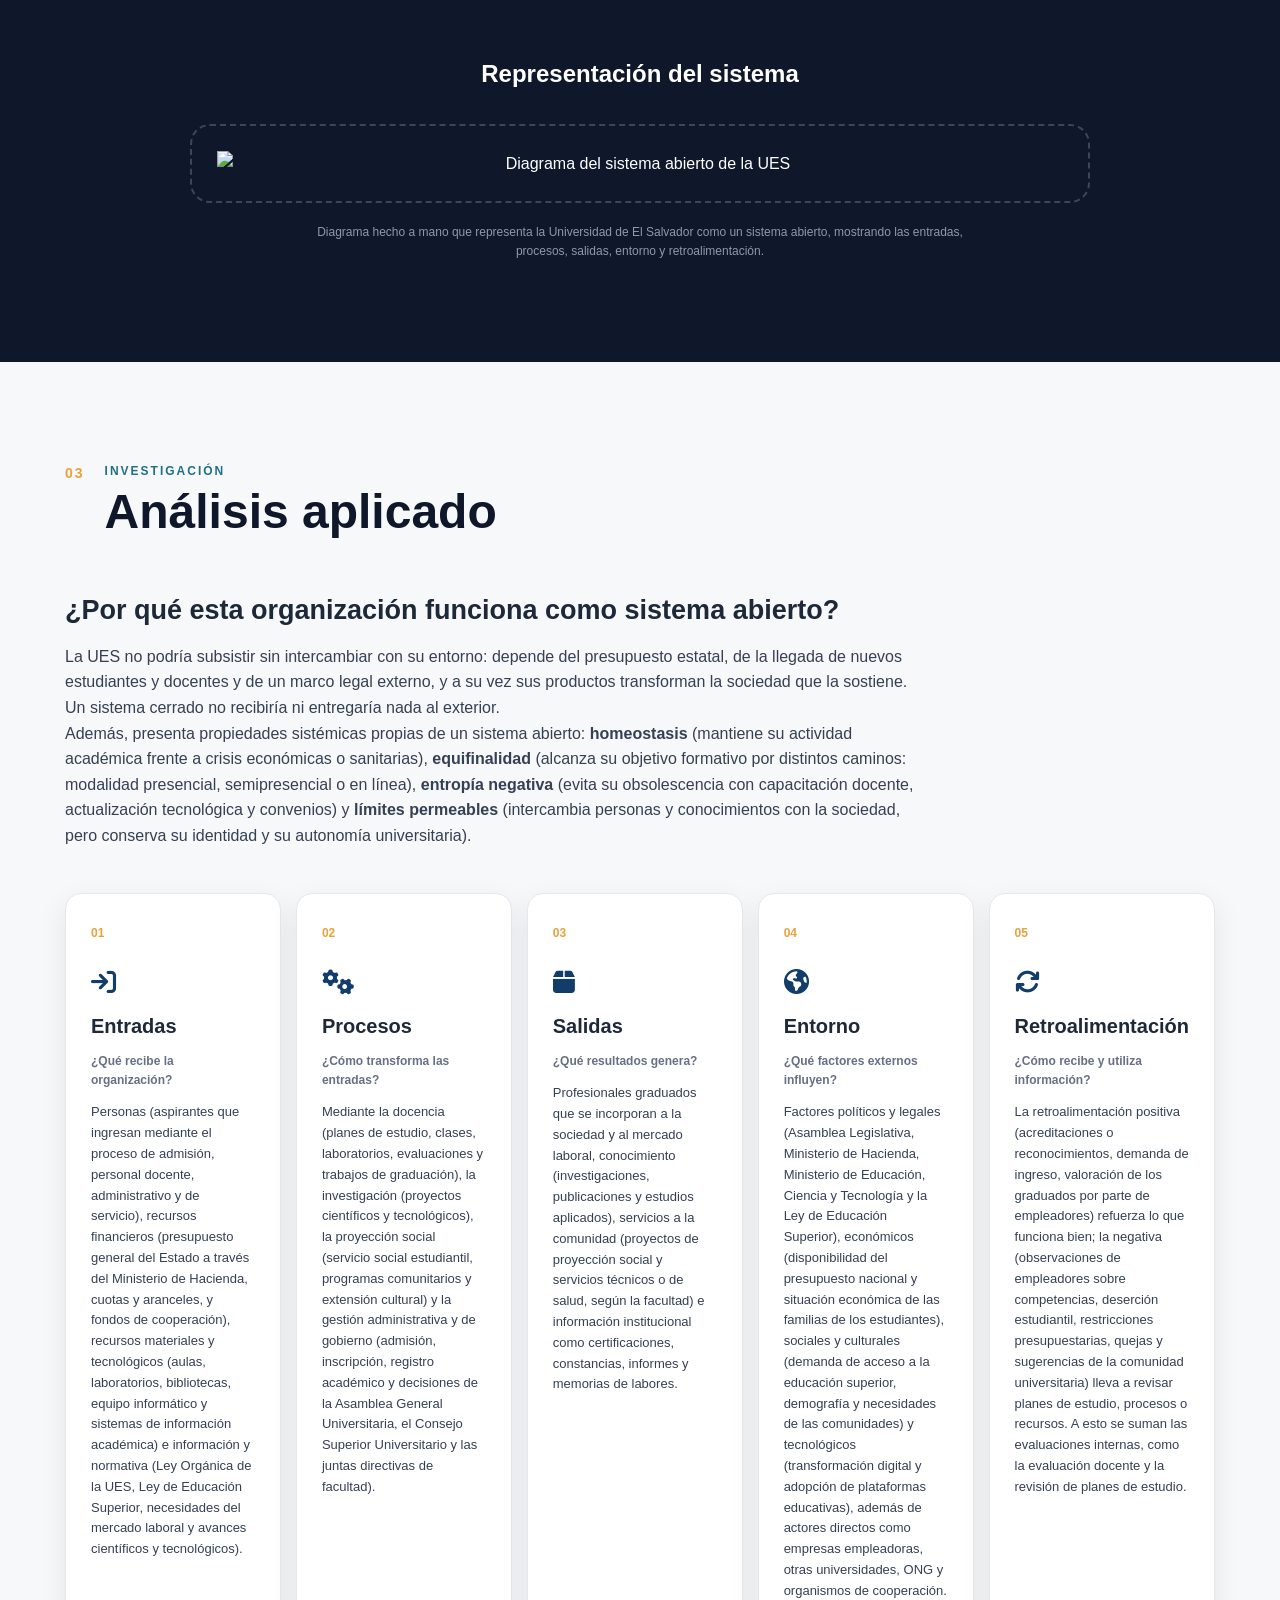
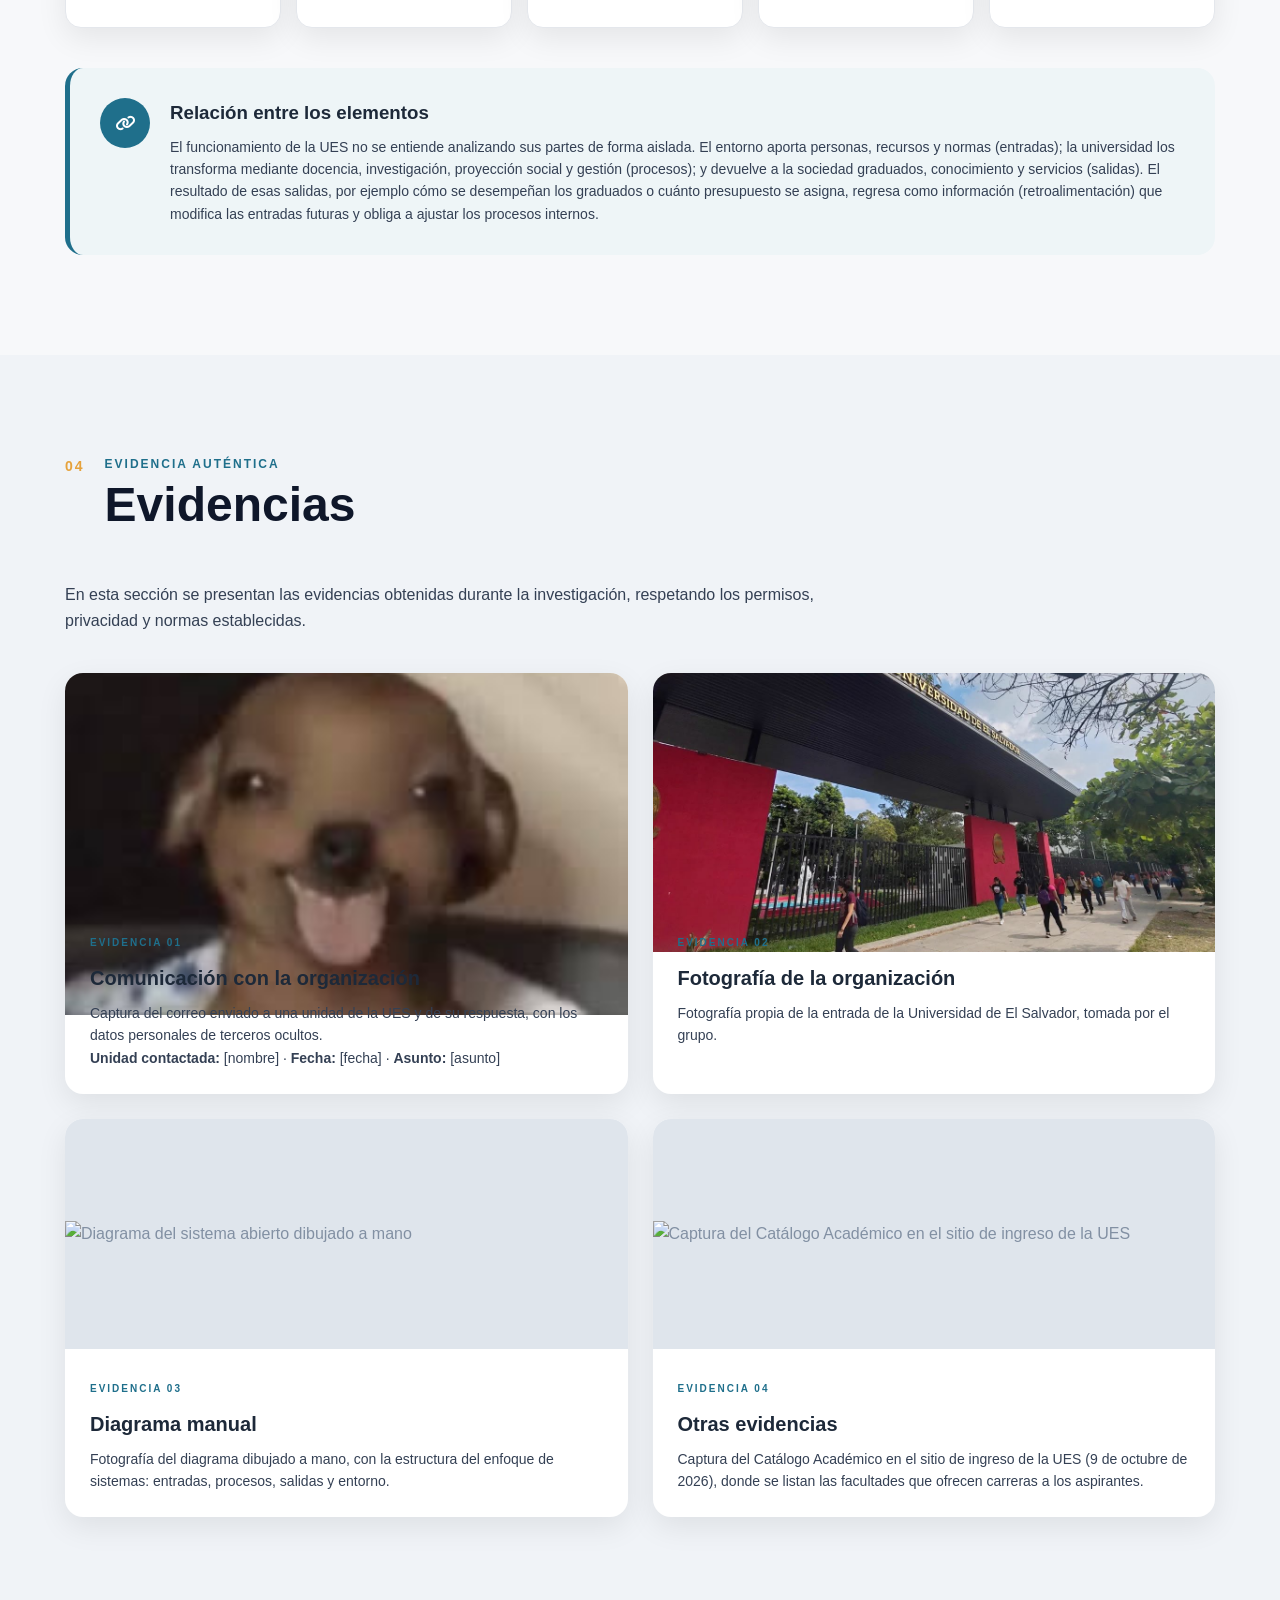
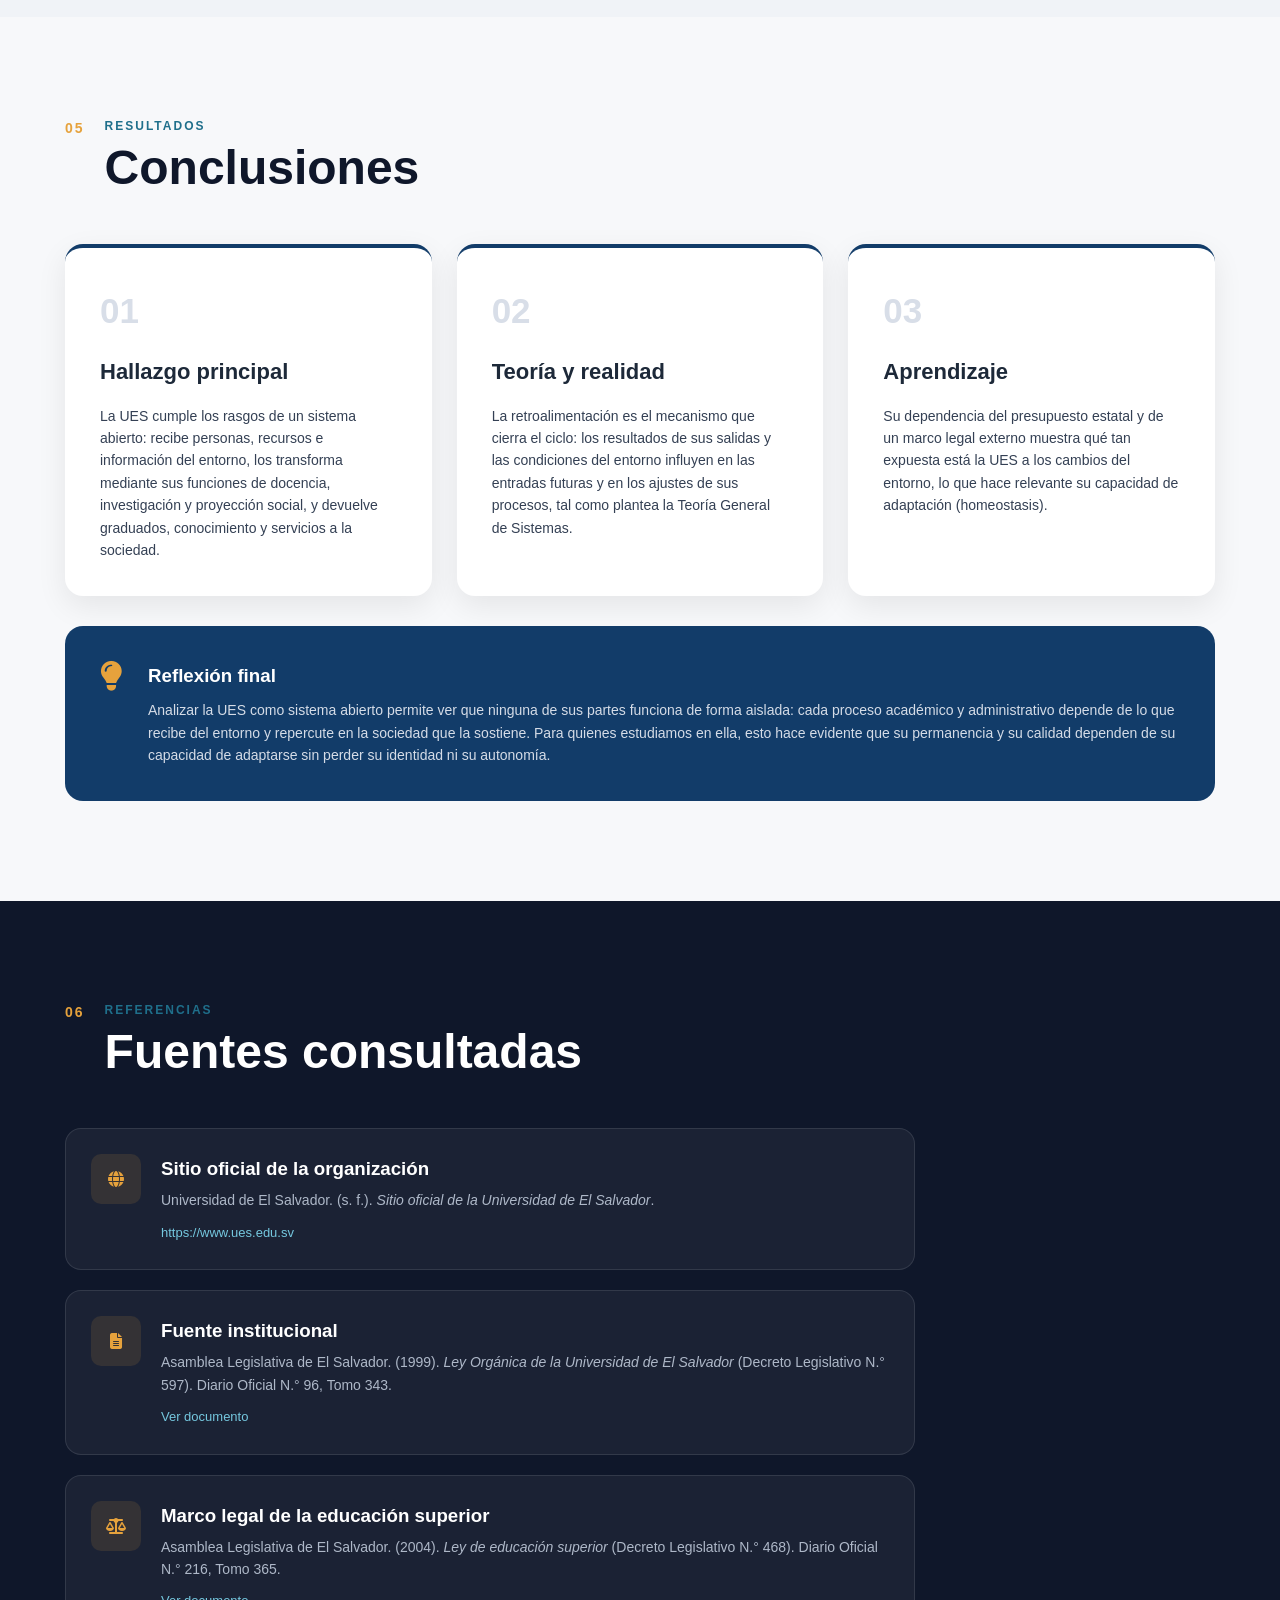
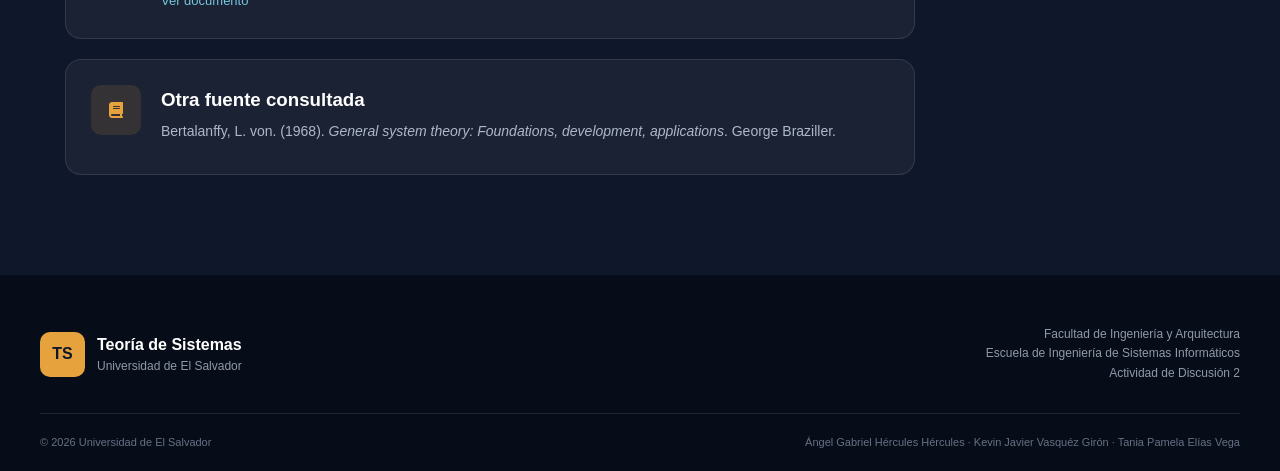
==== commit 96d369a8: "Update index.html" ====
--- a/index.html
+++ b/index.html
@@ -390,7 +390,7 @@
                 <h3>Representación del sistema</h3>
 
                 <div class="diagram">
-                    <img src="img/noeseldiagrama.jpg" alt="Diagrama del sistema abierto de la UES" class="diagram-img">
+                    <img src="img/diagrama.jpg" alt="Diagrama del sistema abierto de la UES" class="diagram-img">
                 </div>
 
                 <p class="diagram-note">
@@ -582,7 +582,7 @@
                 <article class="evidence-card">
 
                     <div class="evidence-image">
-                        <img src="img/imagen1.jpg" alt="Captura del correo enviado a una unidad de la UES y su respuesta">
+                        <img src="img/noeseldiagrama.jpg" alt="Captura del correo enviado a una unidad de la UES y su respuesta">
                     </div>
 
                     <div class="evidence-content">
@@ -642,7 +642,7 @@
                 <article class="evidence-card">
 
                     <div class="evidence-image">
-                        <img src="img/imagen2.jpg" alt="Diagrama del sistema abierto dibujado a mano">
+                        <img src="img/diagrama.jpg" alt="Diagrama del sistema abierto dibujado a mano">
                     </div>
 
                     <div class="evidence-content">
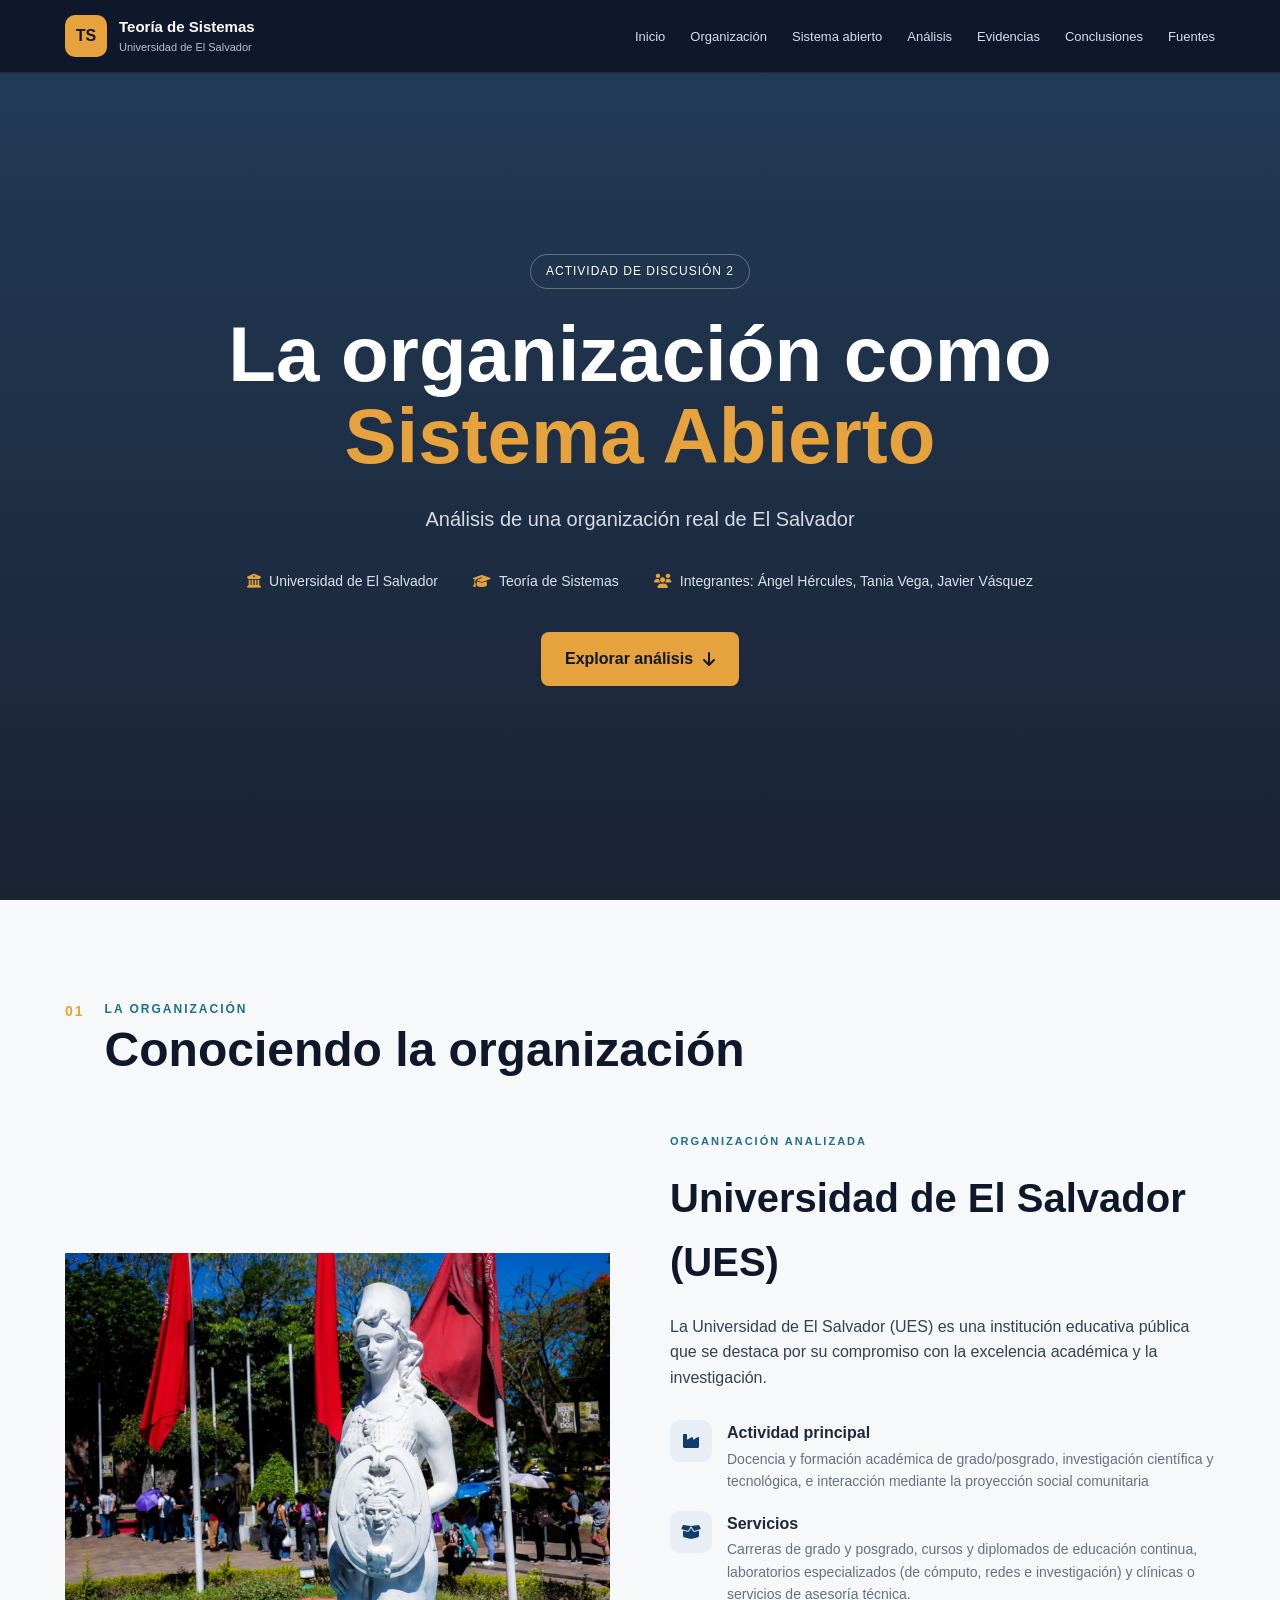
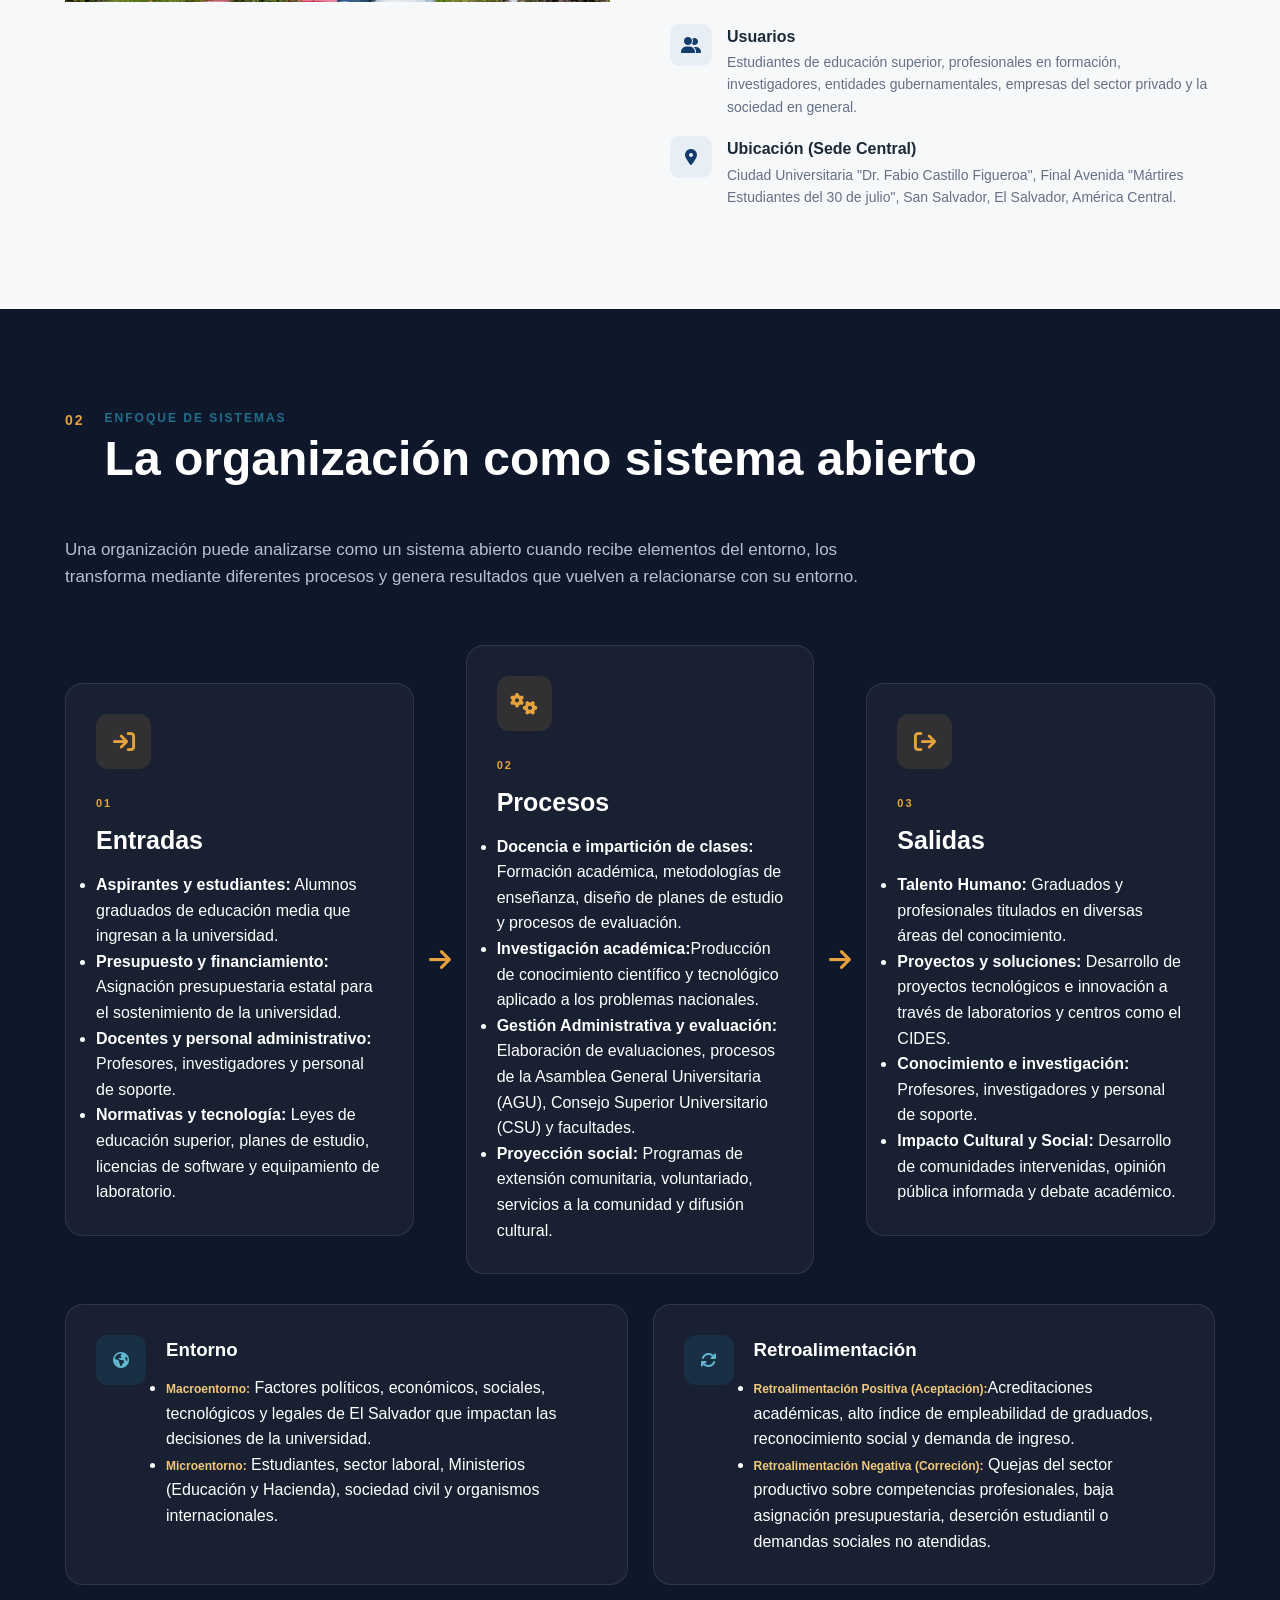
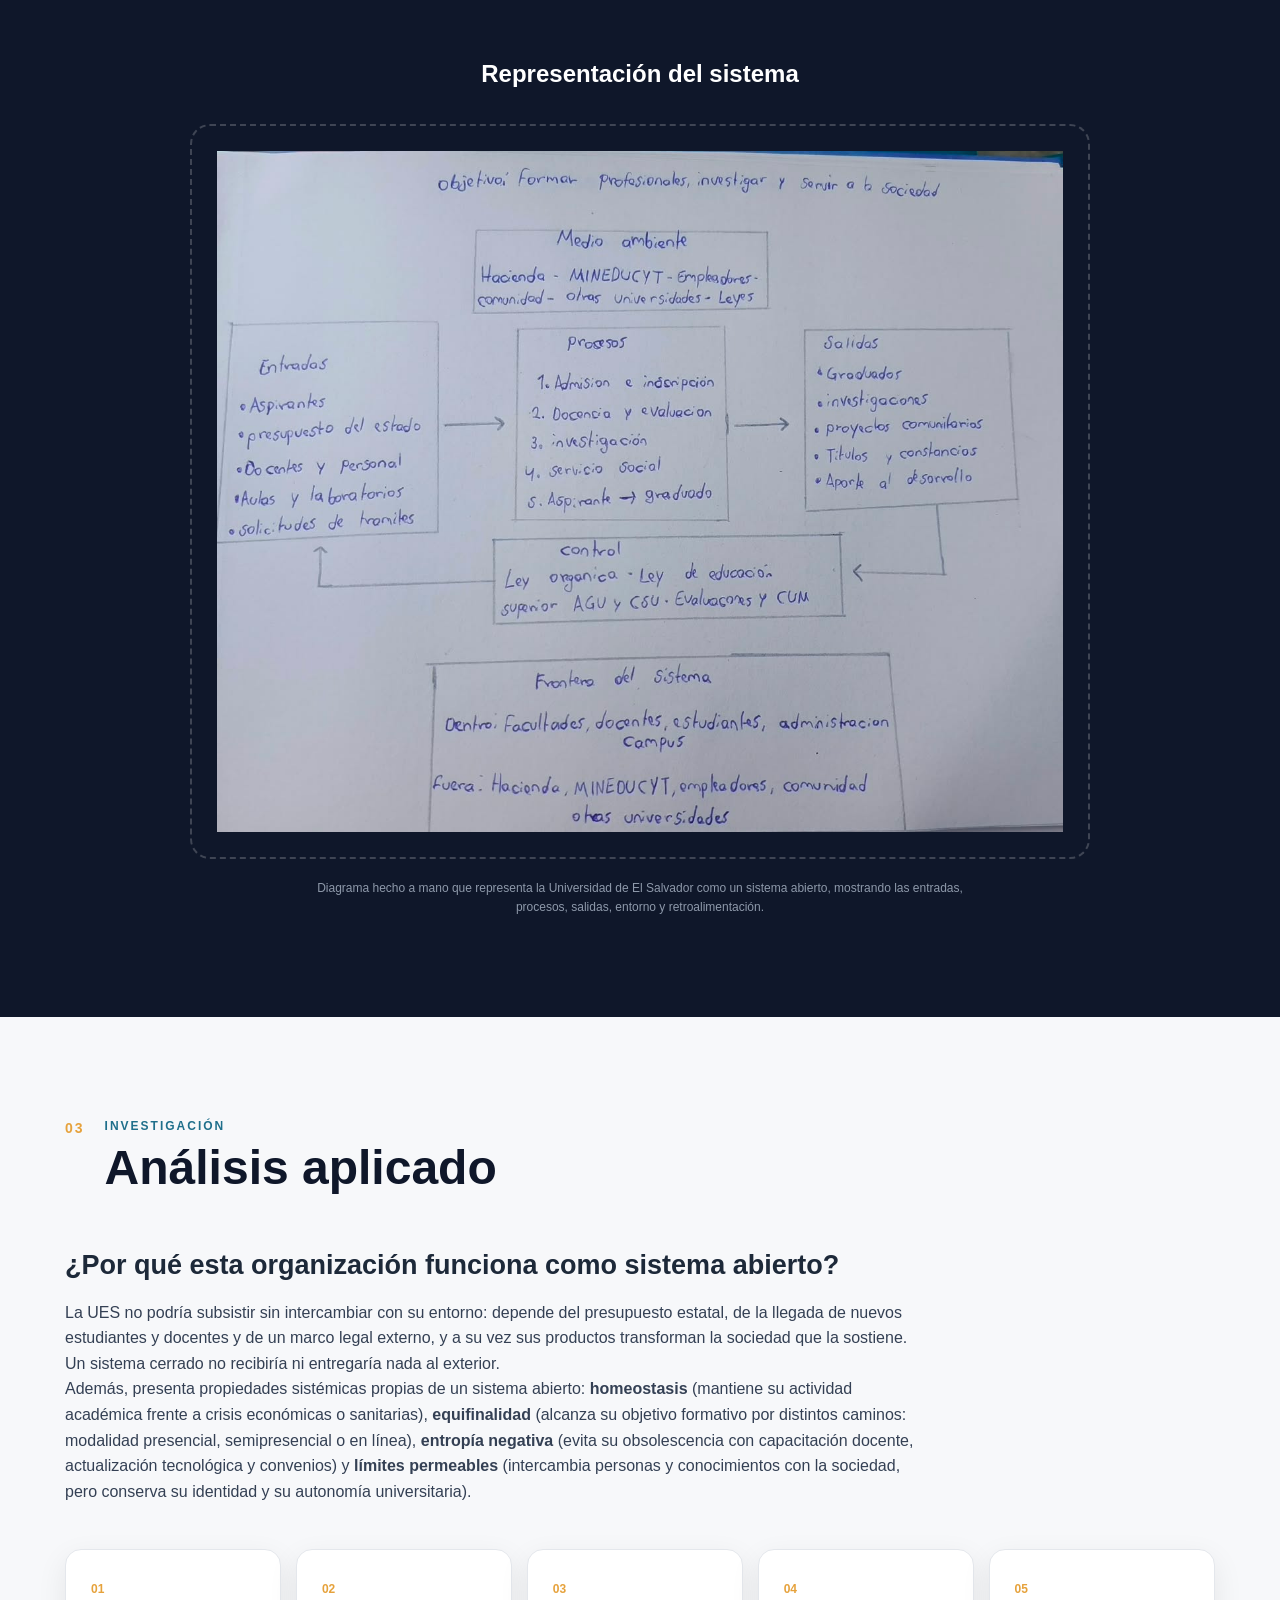
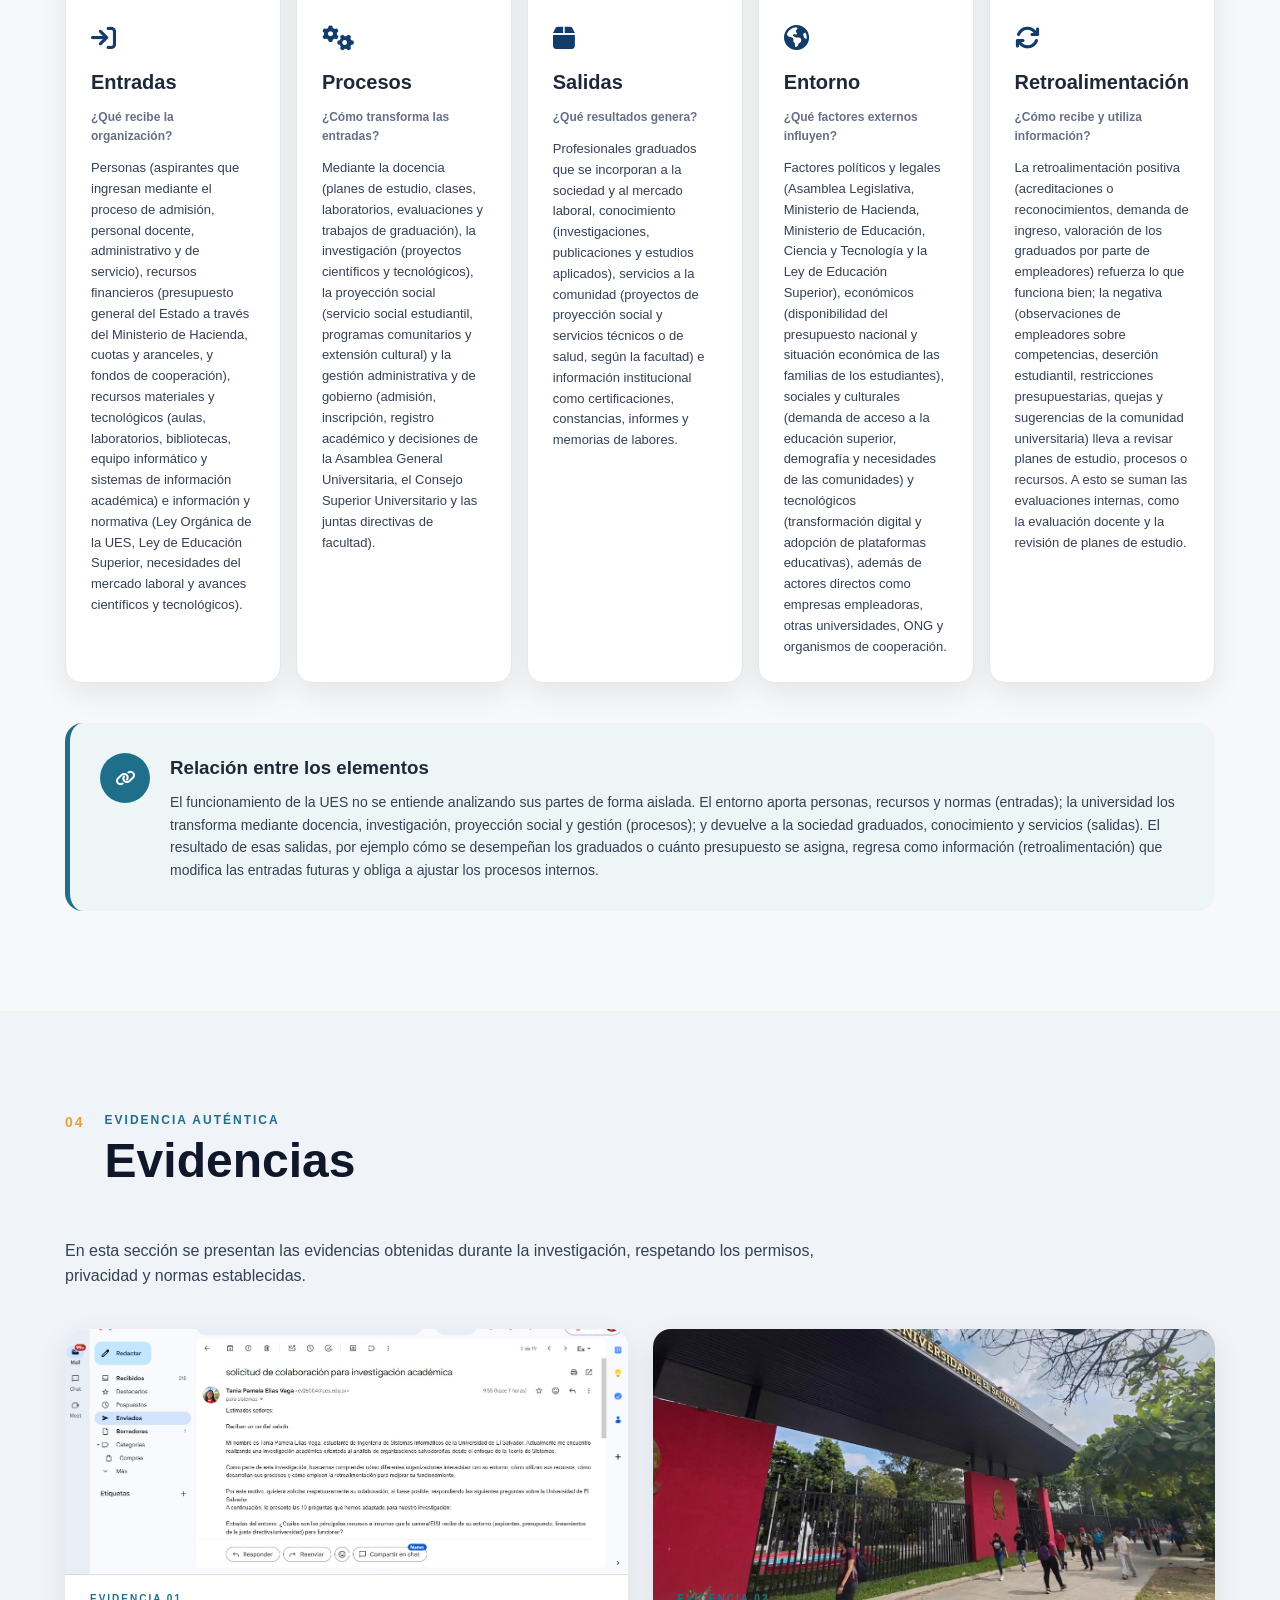
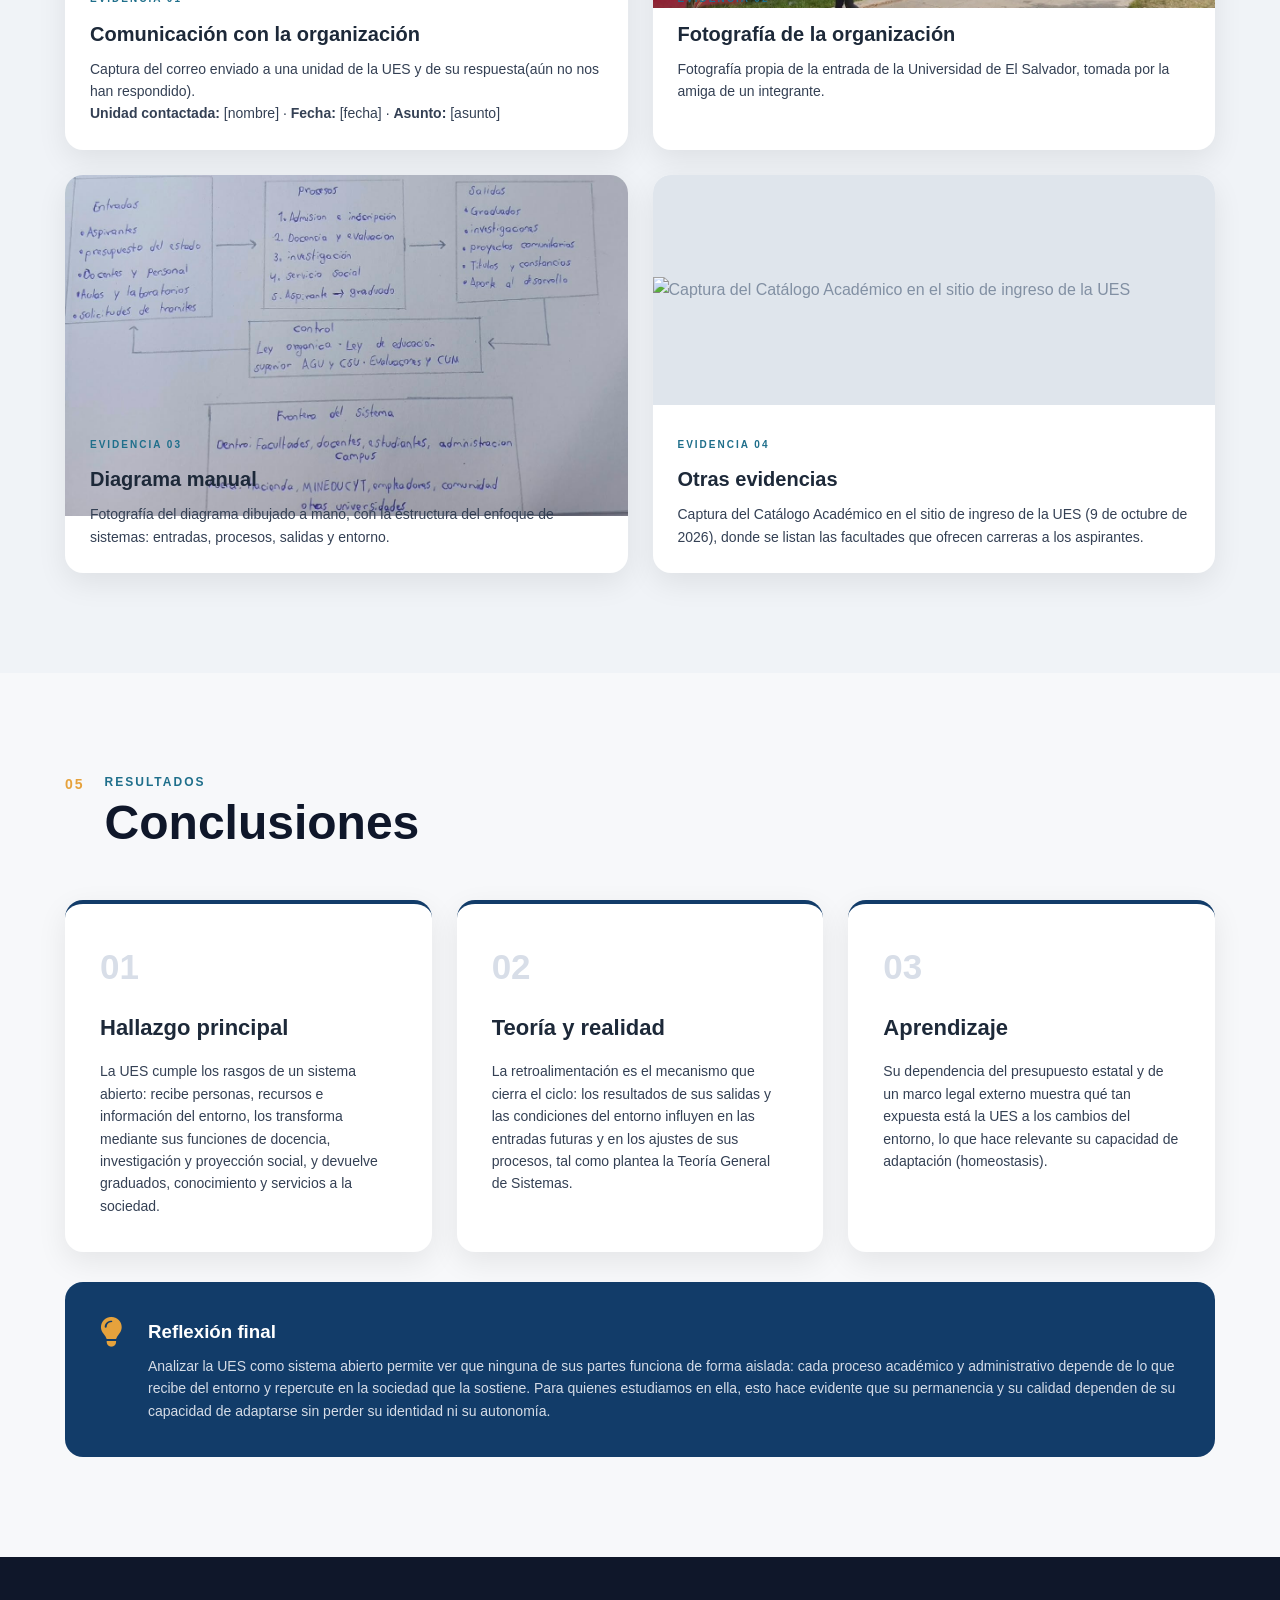
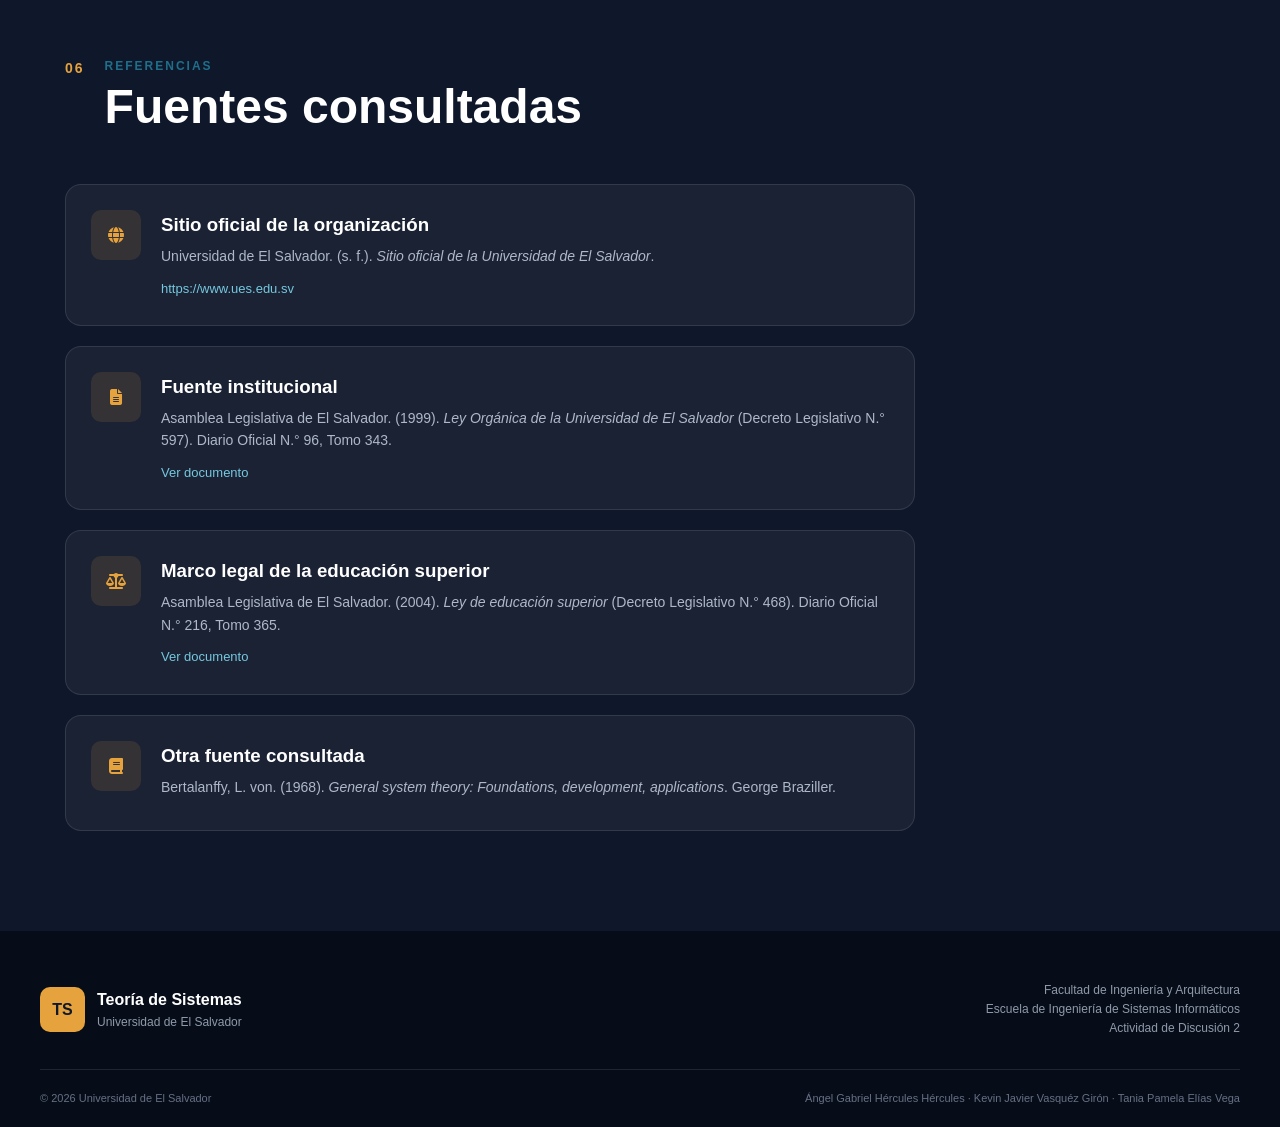
==== commit 795cce00: "Update index.html" ====
--- a/index.html
+++ b/index.html
@@ -582,7 +582,7 @@
                 <article class="evidence-card">
 
                     <div class="evidence-image">
-                        <img src="img/noeseldiagrama.jpg" alt="Captura del correo enviado a una unidad de la UES y su respuesta">
+                        <img src="img/comunicacion.jpg" alt="Captura del correo enviado a una unidad de la UES y su respuesta">
                     </div>
 
                     <div class="evidence-content">
@@ -596,7 +596,7 @@
                         </h3>
 
                         <p>
-                            Captura del correo enviado a una unidad de la UES y de su respuesta, con los datos personales de terceros ocultos.
+                            Captura del correo enviado a una unidad de la UES y de su respuesta(aún no nos han respondido).
                         </p>
 
                         <p>
@@ -629,7 +629,7 @@
                         </h3>
 
                         <p>
-                            Fotografía propia de la entrada de la Universidad de El Salvador, tomada por el grupo.
+                            Fotografía propia de la entrada de la Universidad de El Salvador, tomada por la amiga de un integrante.
                         </p>
 
                     </div>
@@ -669,7 +669,7 @@
                 <article class="evidence-card">
 
                     <div class="evidence-image">
-                        <img src="img/imagen3.jpg" alt="Captura del Catálogo Académico en el sitio de ingreso de la UES">
+                        <img src="img/catalogo.jpg" alt="Captura del Catálogo Académico en el sitio de ingreso de la UES">
                     </div>
 
                     <div class="evidence-content">
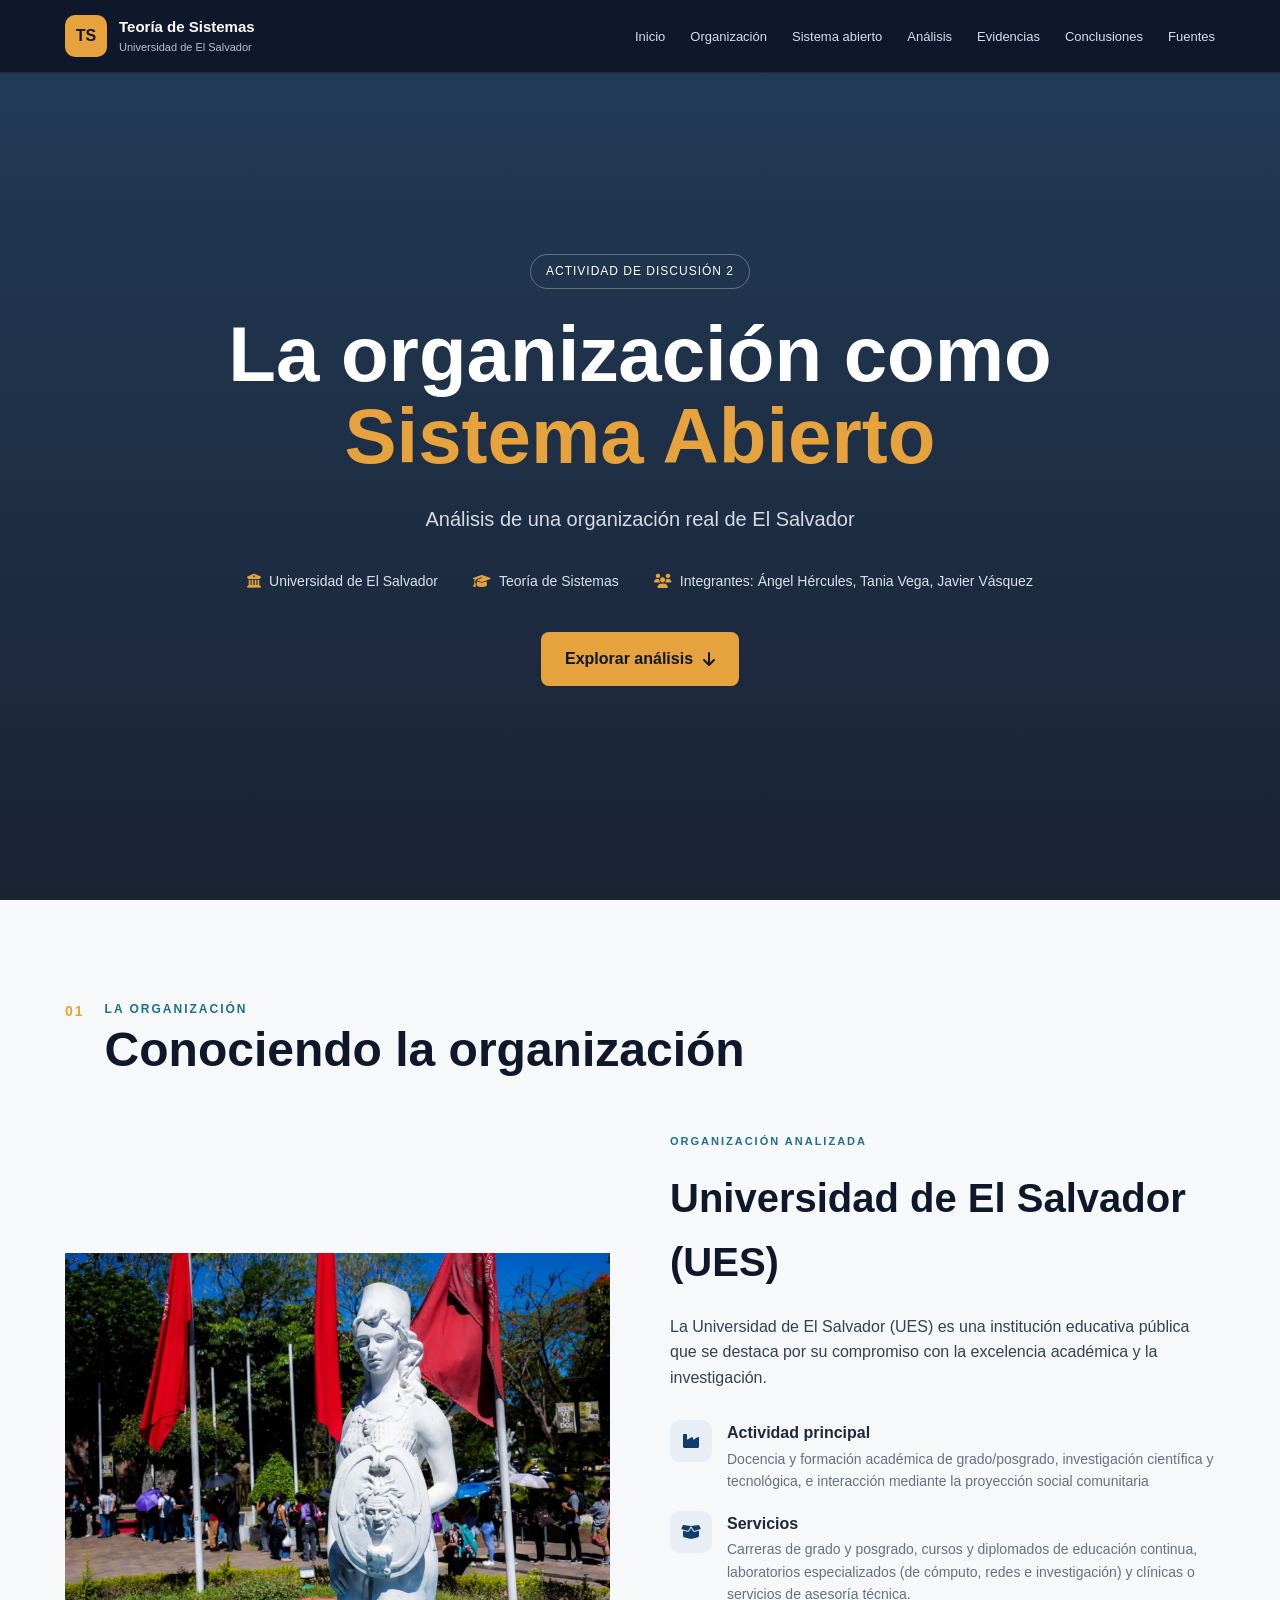
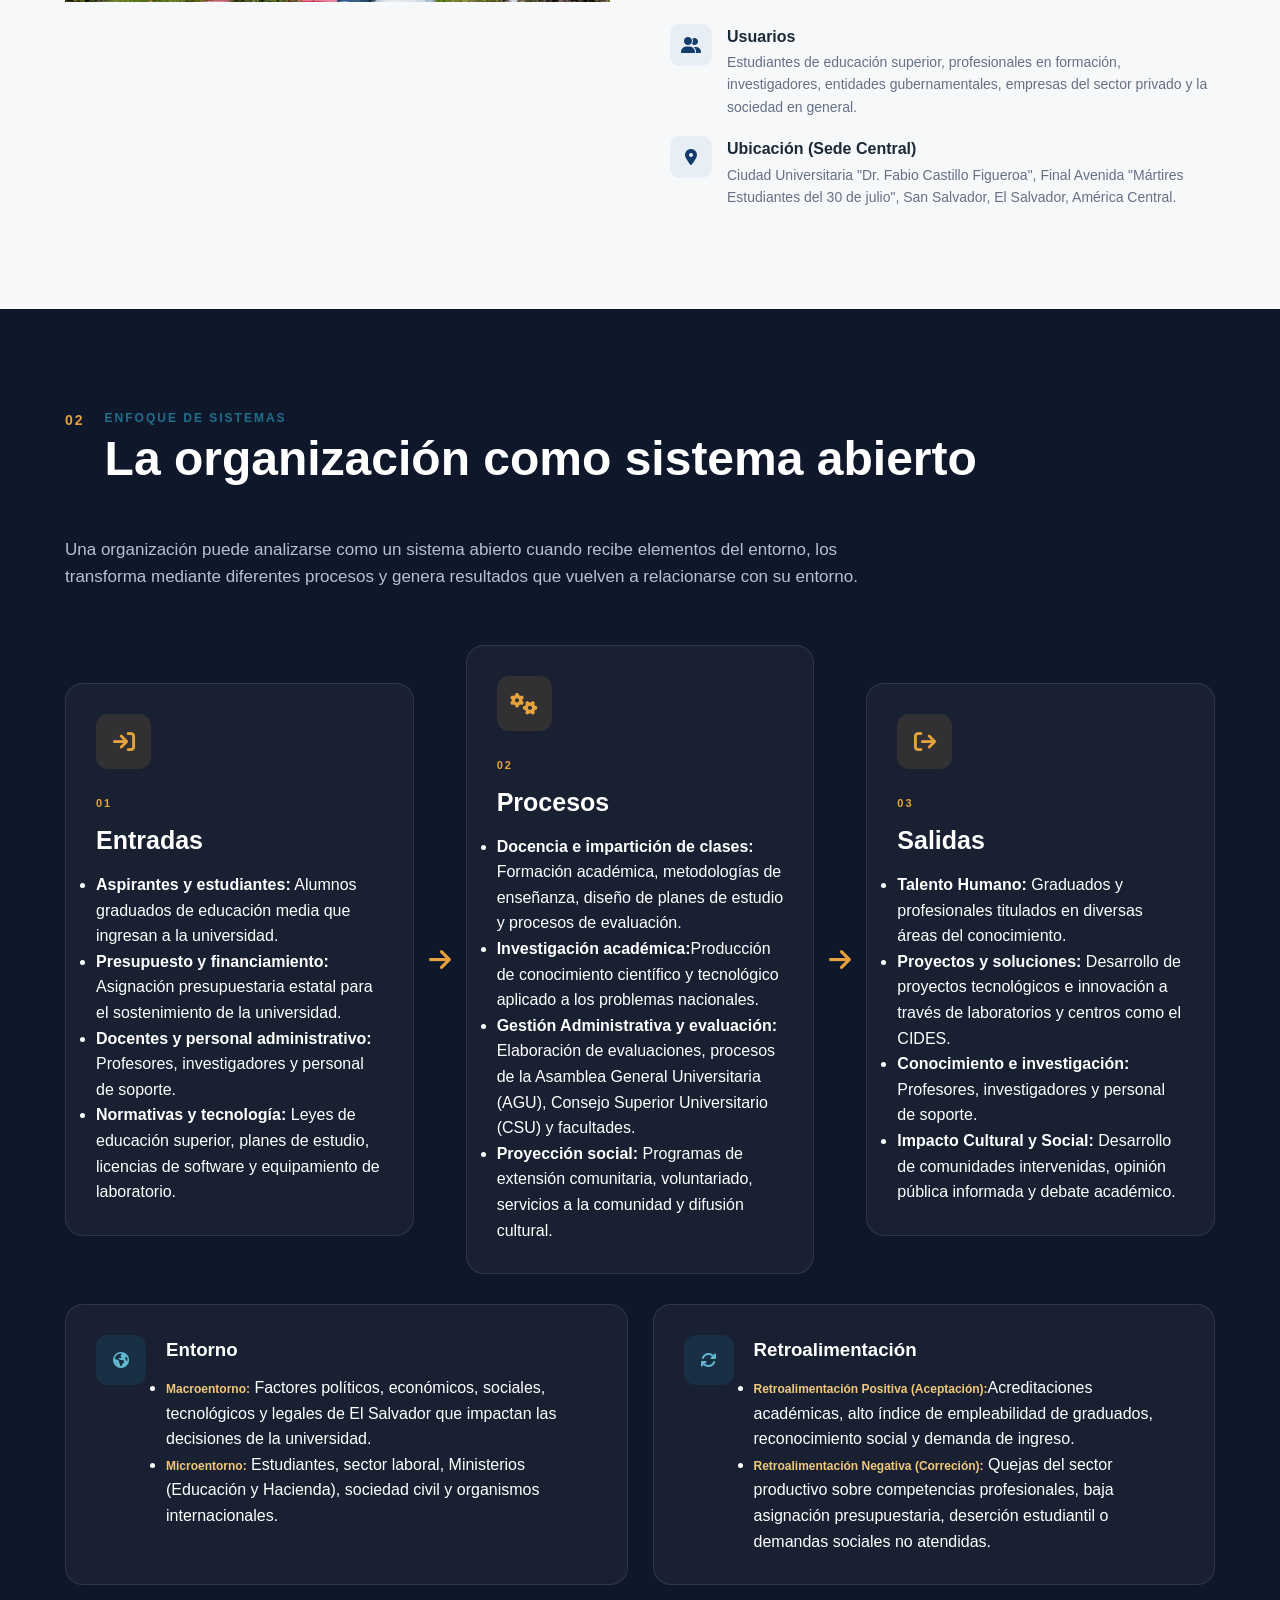
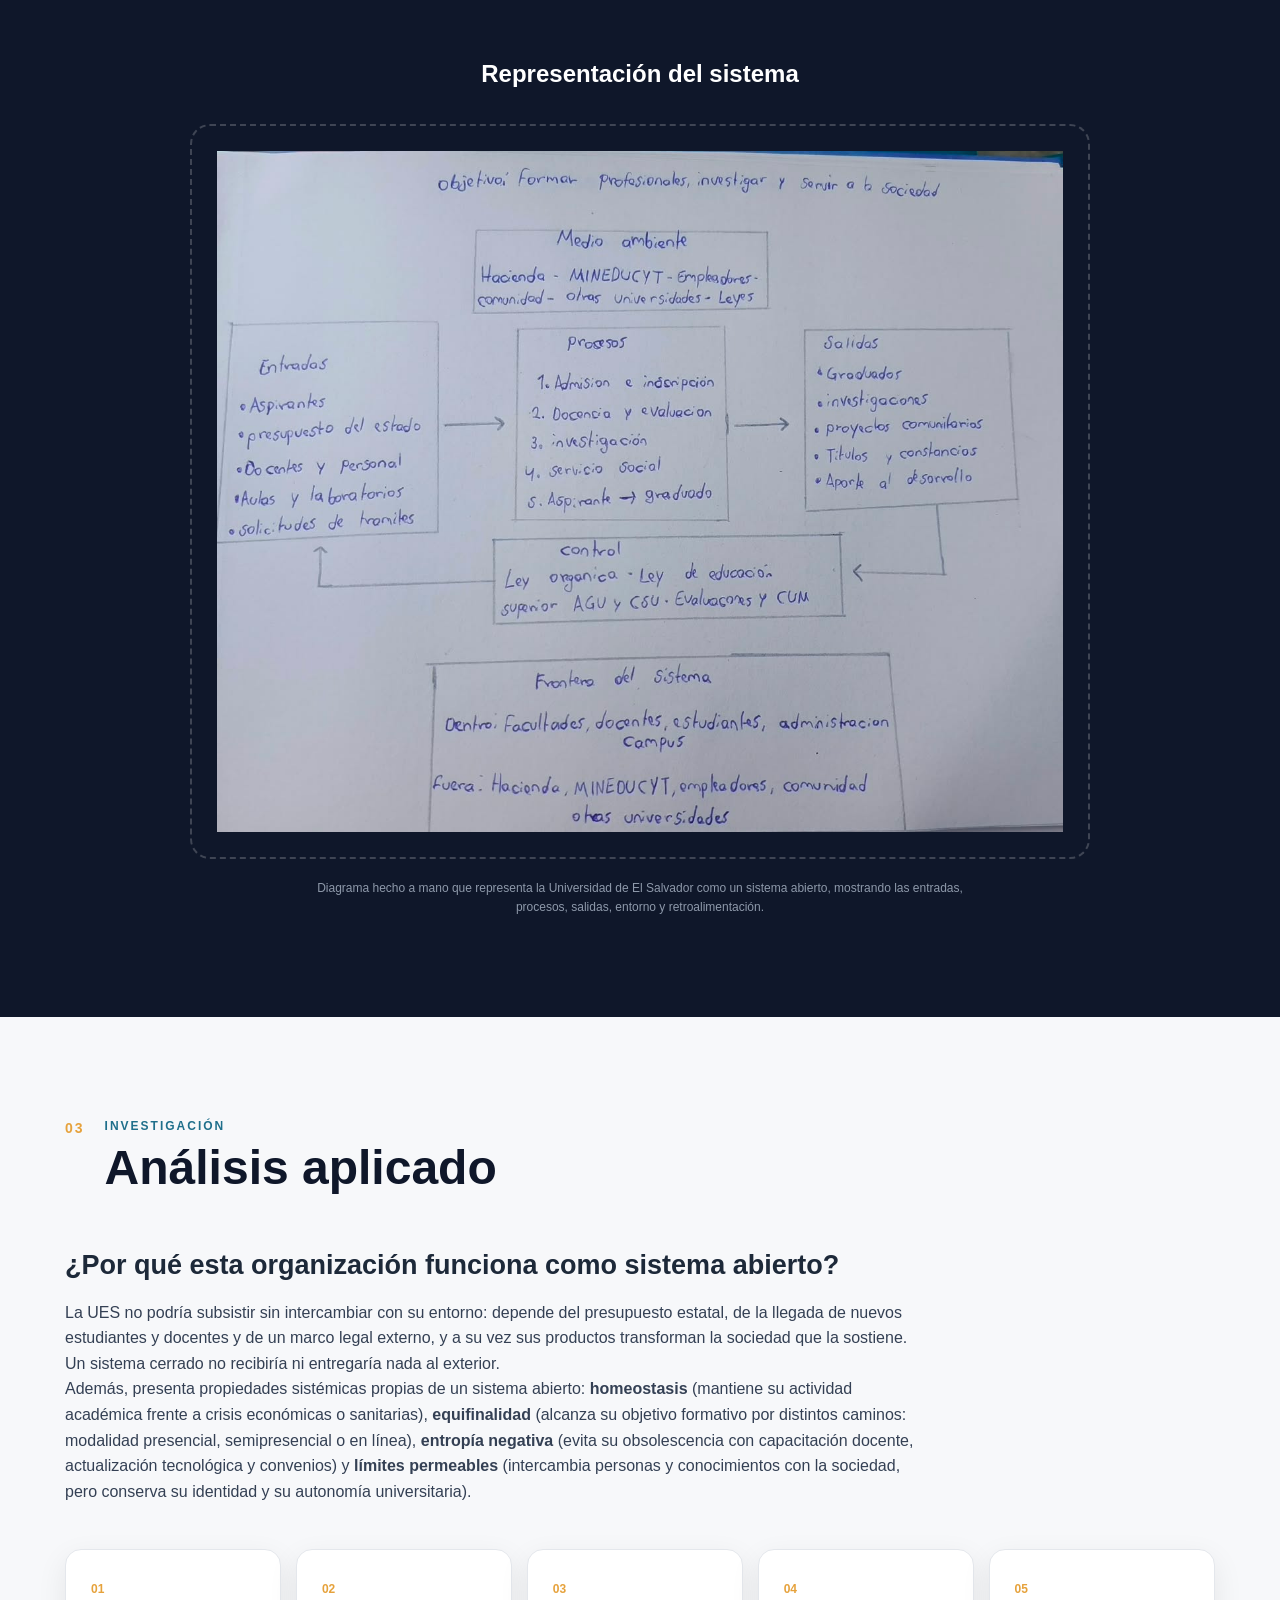
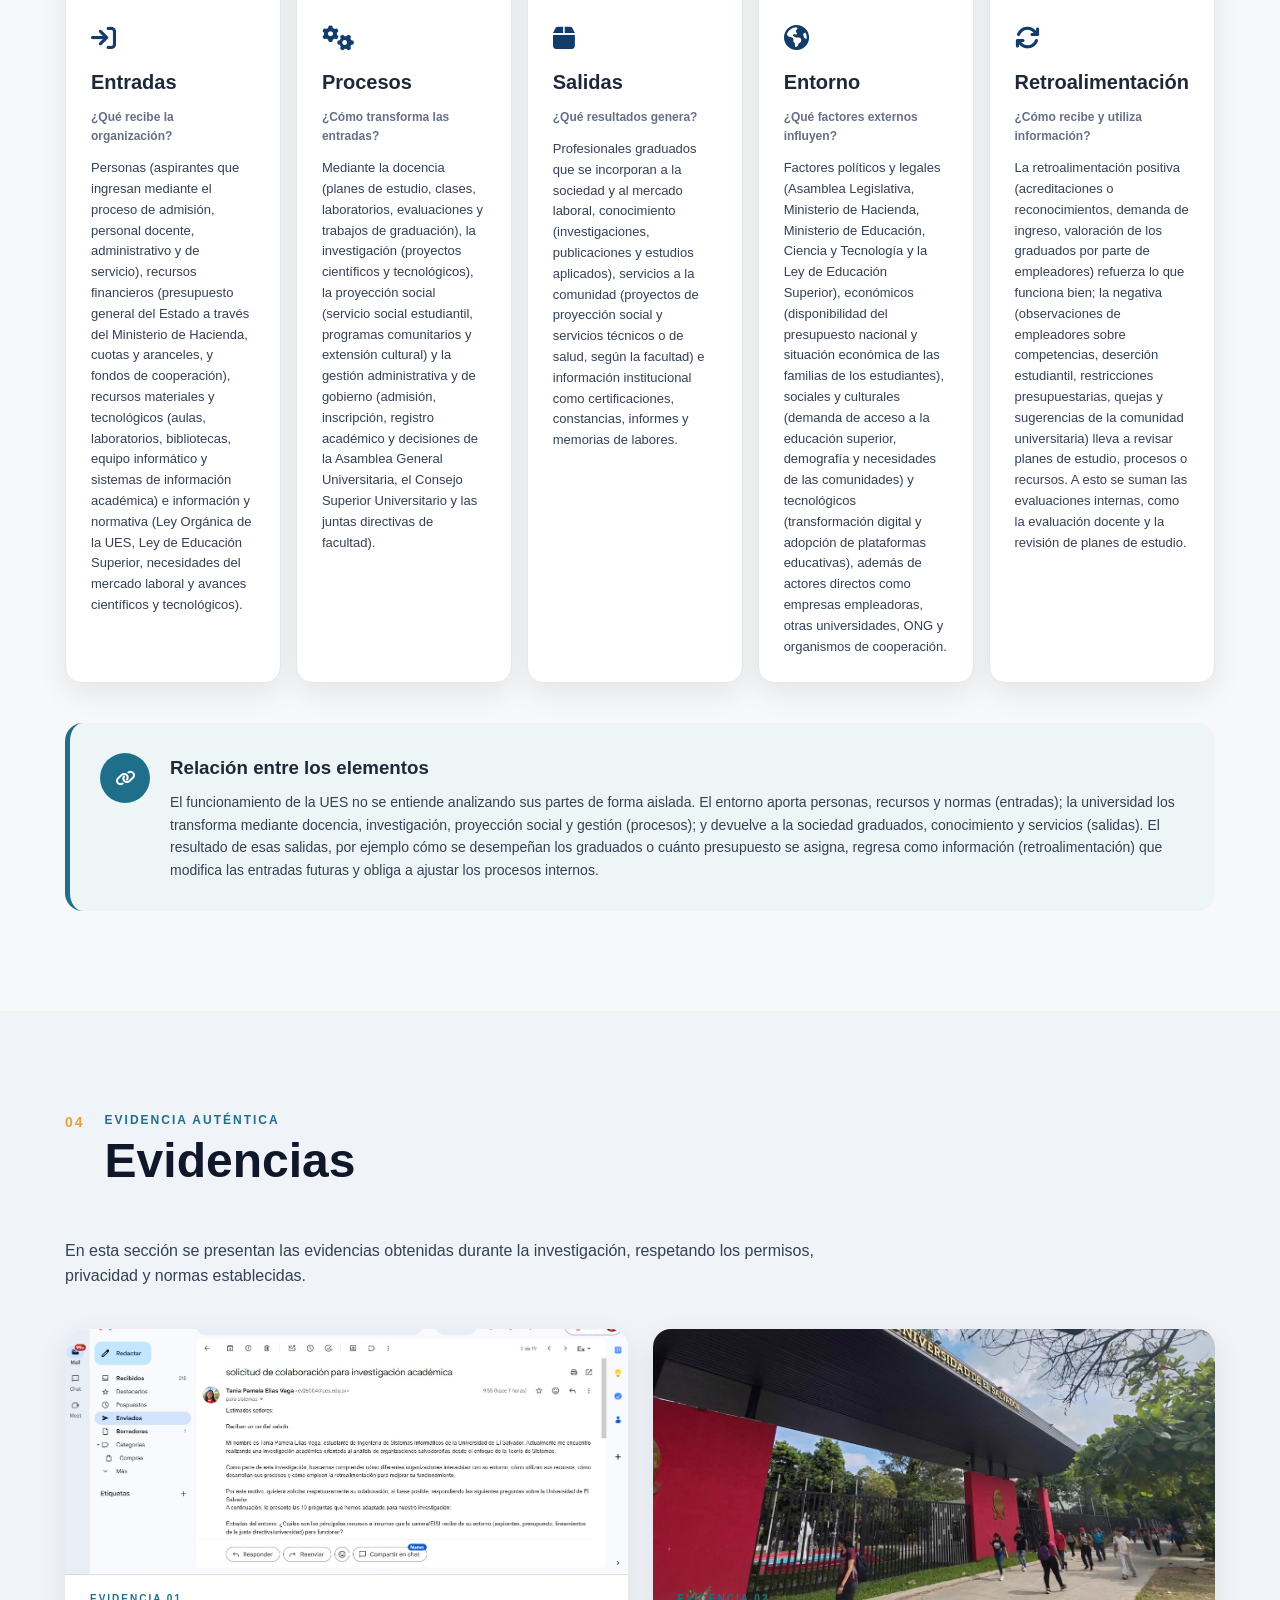
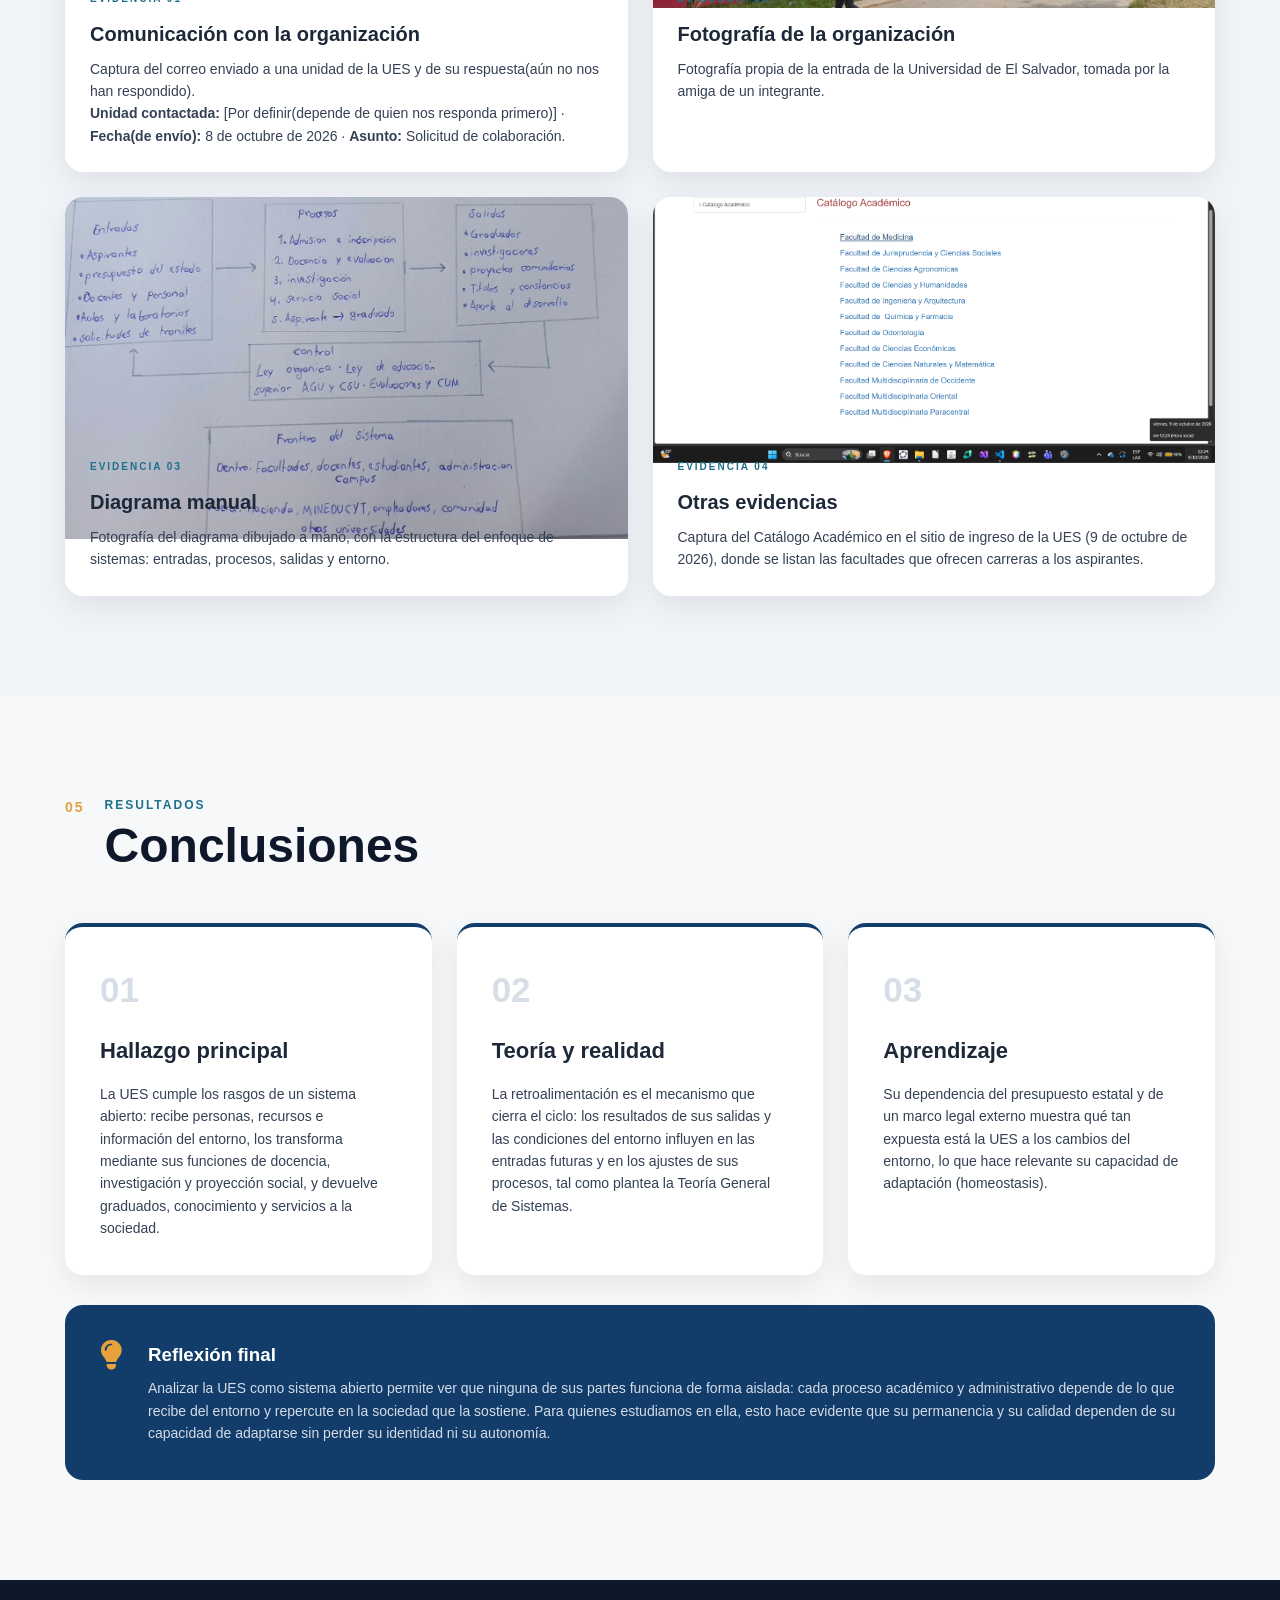
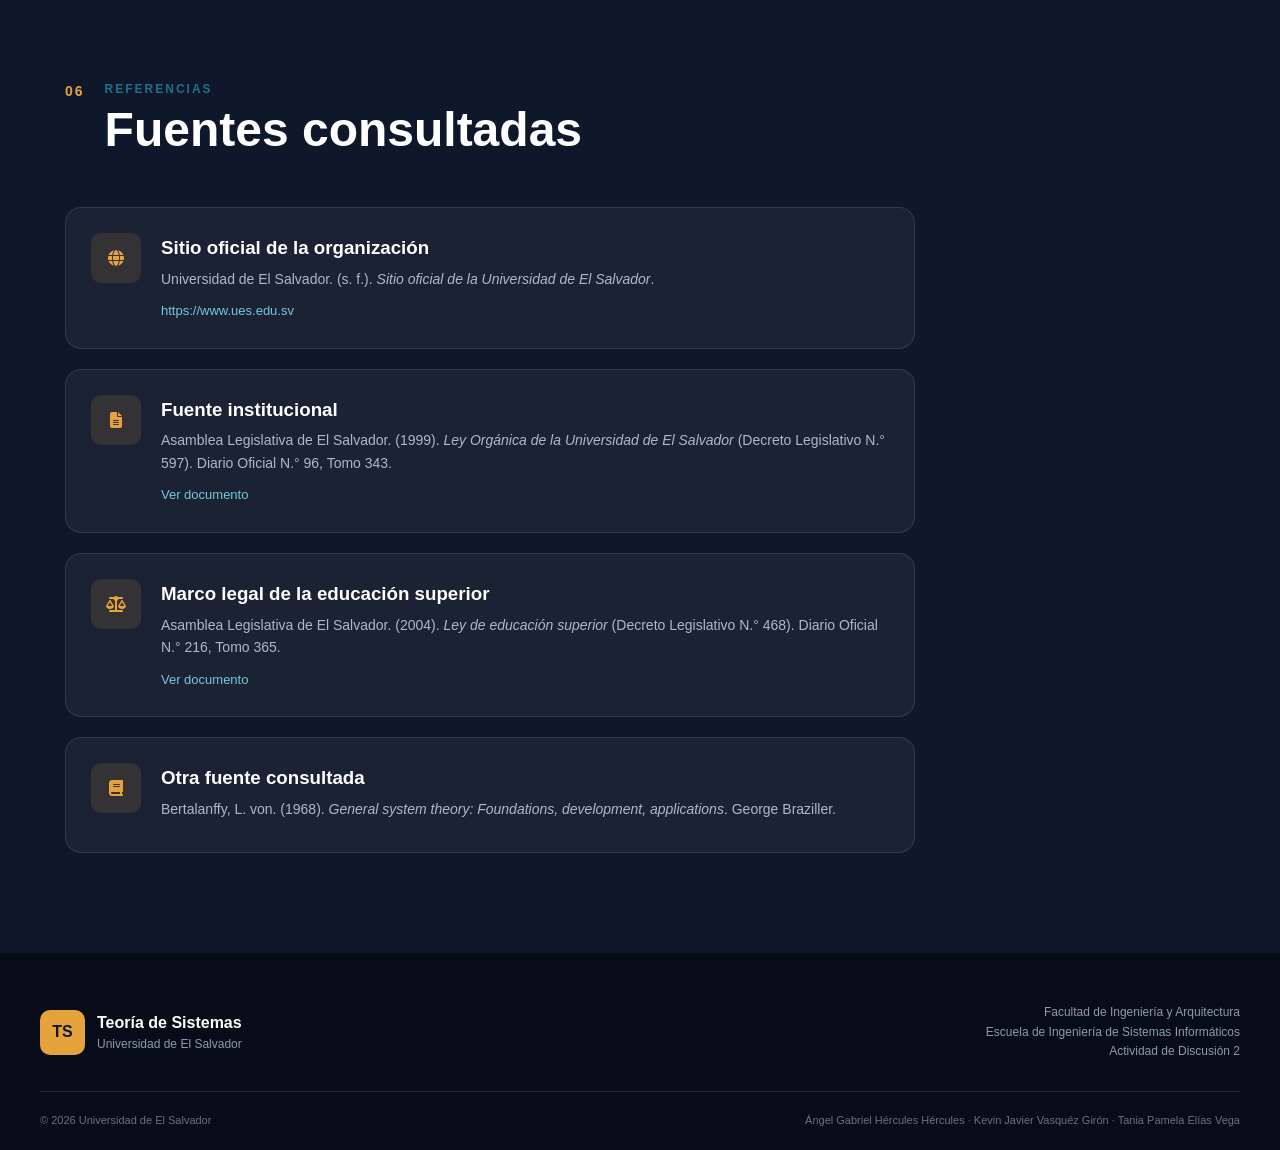
==== commit 963d9e73: "Update index.html" ====
--- a/index.html
+++ b/index.html
@@ -600,9 +600,9 @@
                         </p>
 
                         <p>
-                            <strong>Unidad contactada:</strong> [nombre] ·
-                            <strong>Fecha:</strong> [fecha] ·
-                            <strong>Asunto:</strong> [asunto]
+                            <strong>Unidad contactada:</strong> [Por definir(depende de quien nos responda primero)] ·
+                            <strong>Fecha(de envío):</strong> 8 de octubre de 2026 ·
+                            <strong>Asunto:</strong> Solicitud de colaboración.
                         </p>
 
                     </div>
